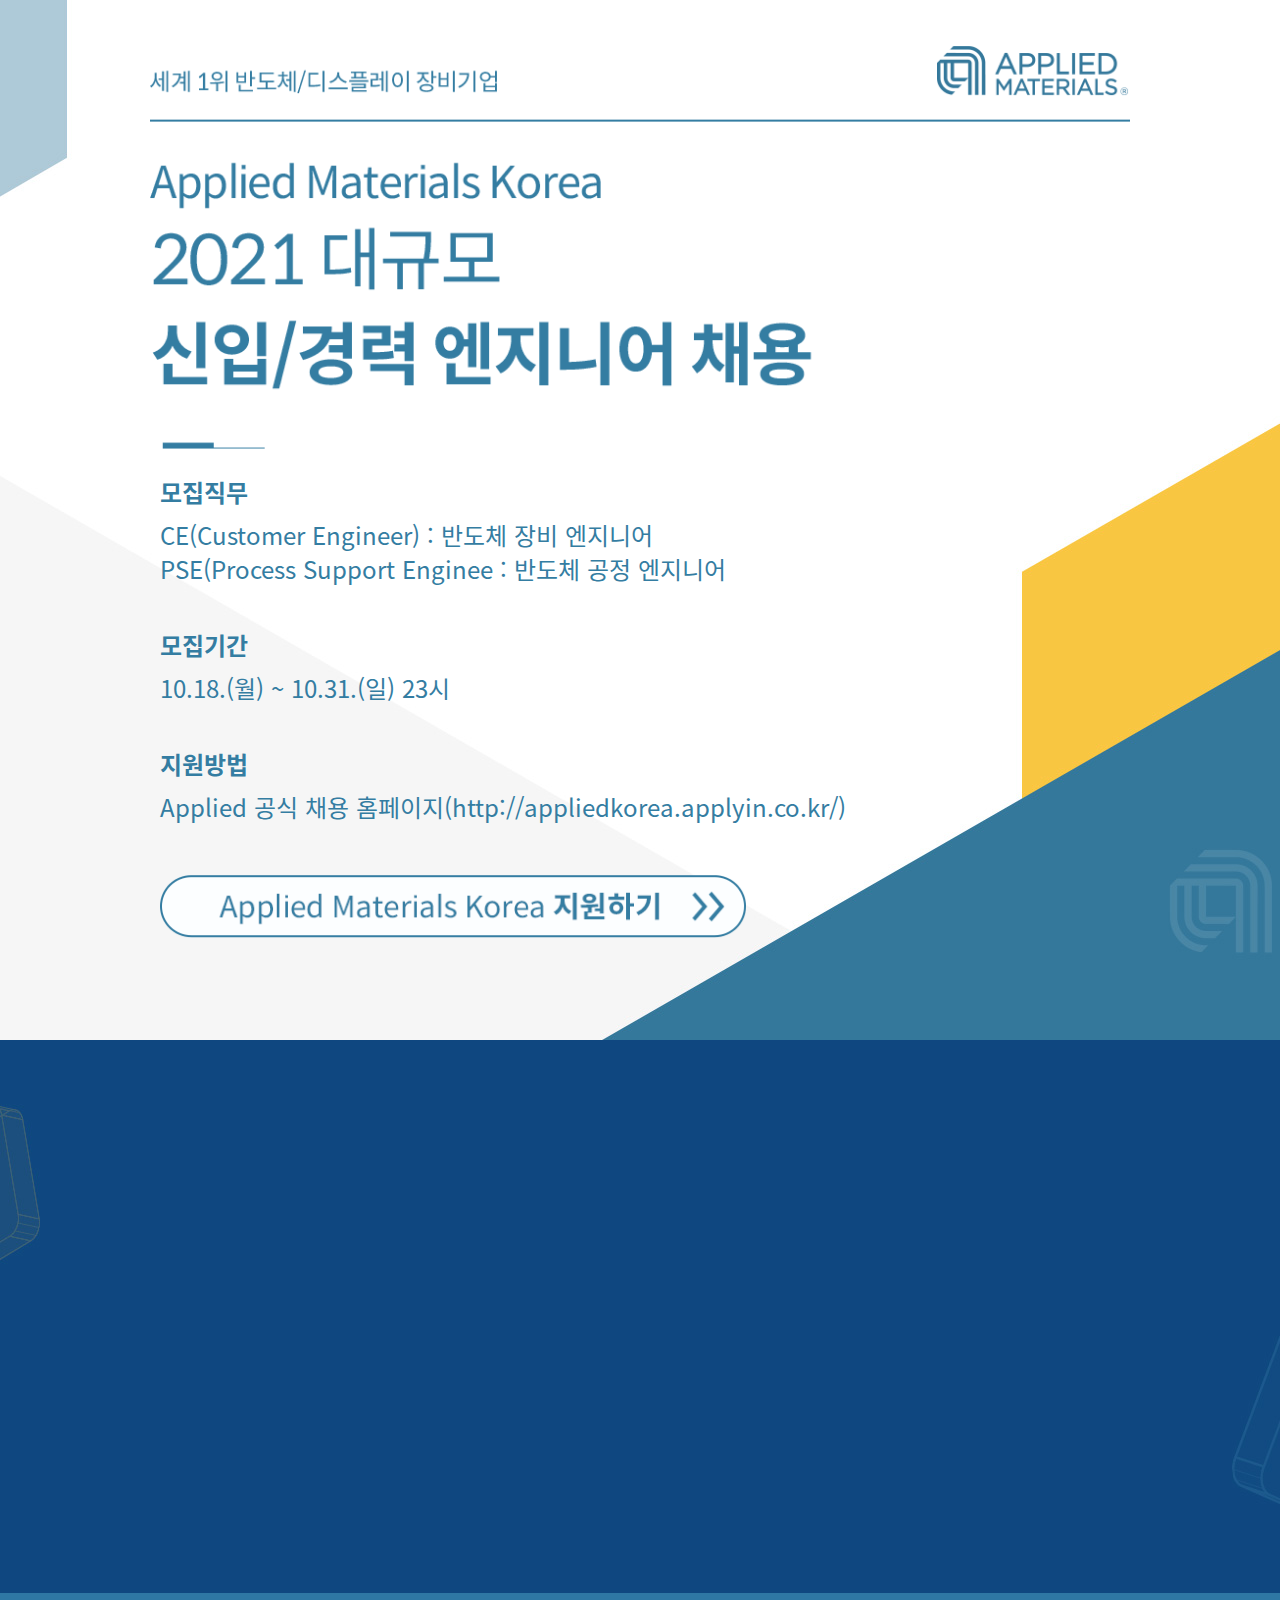
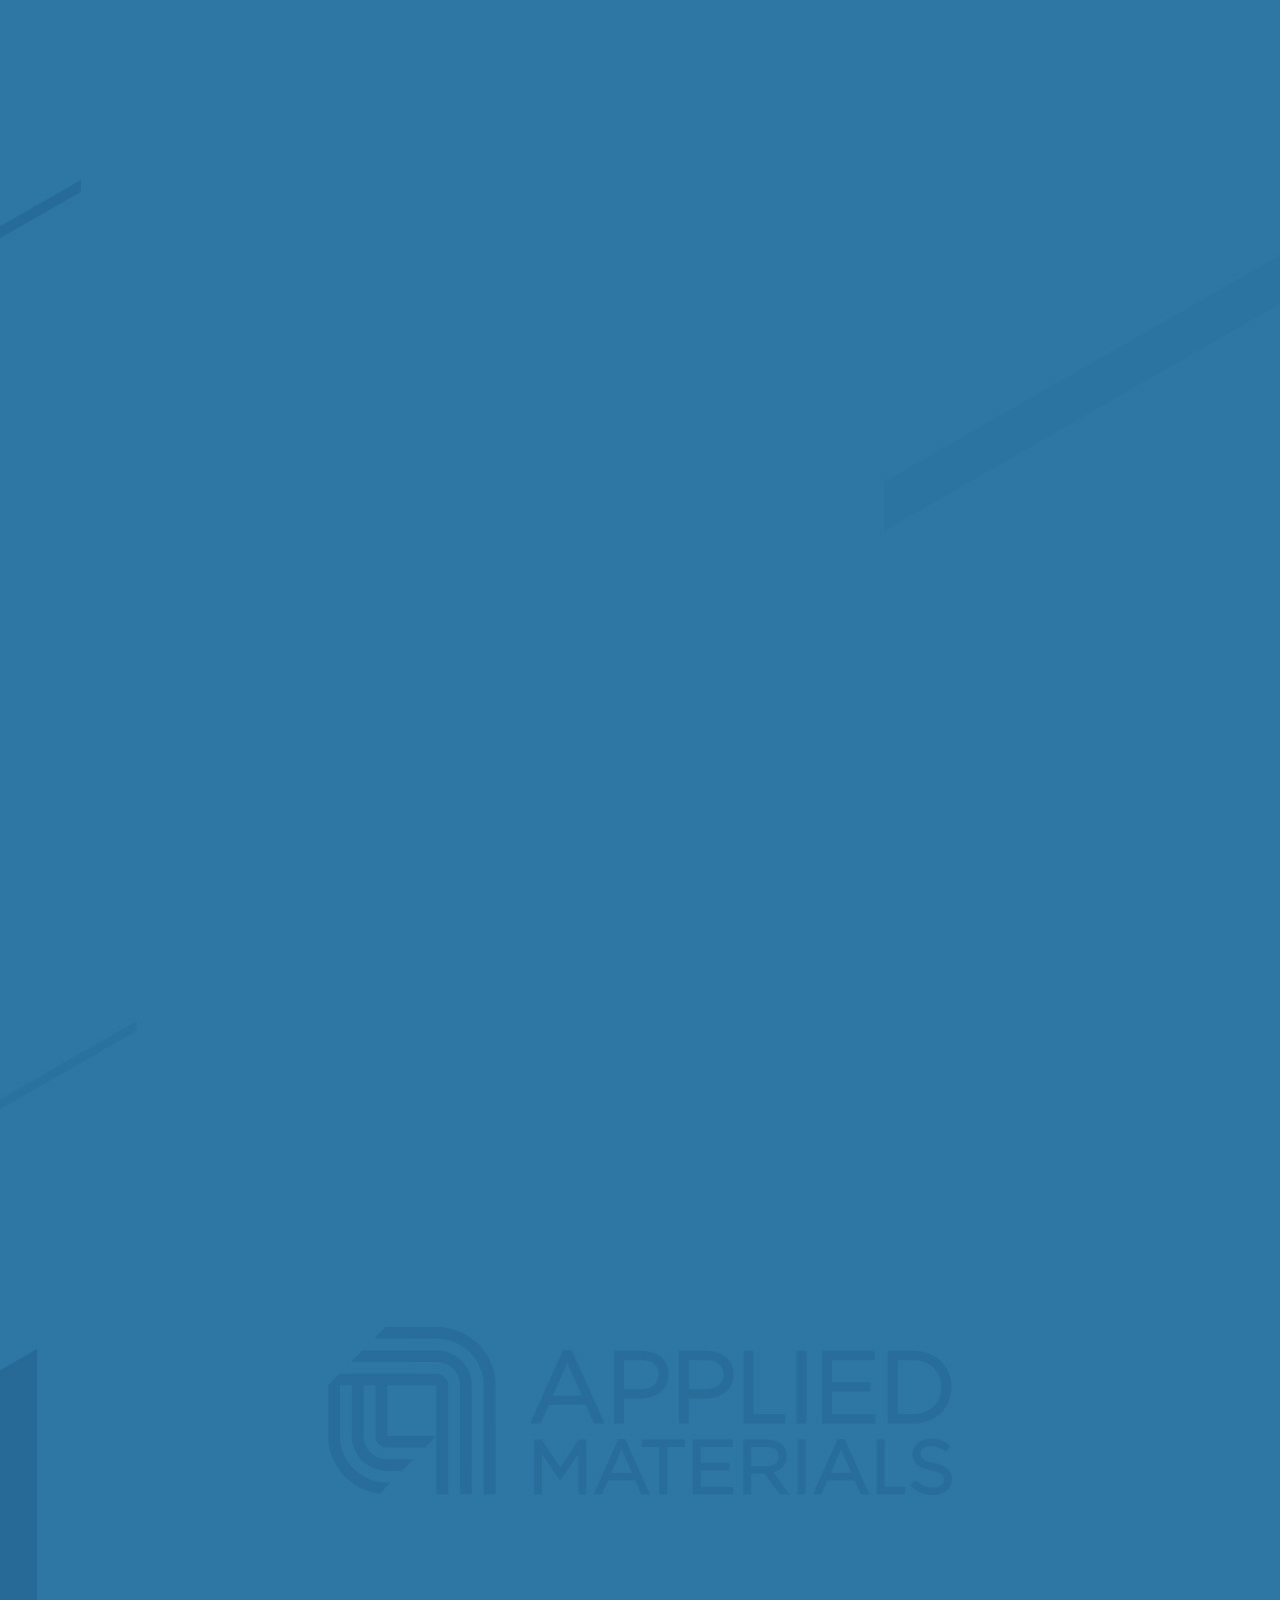
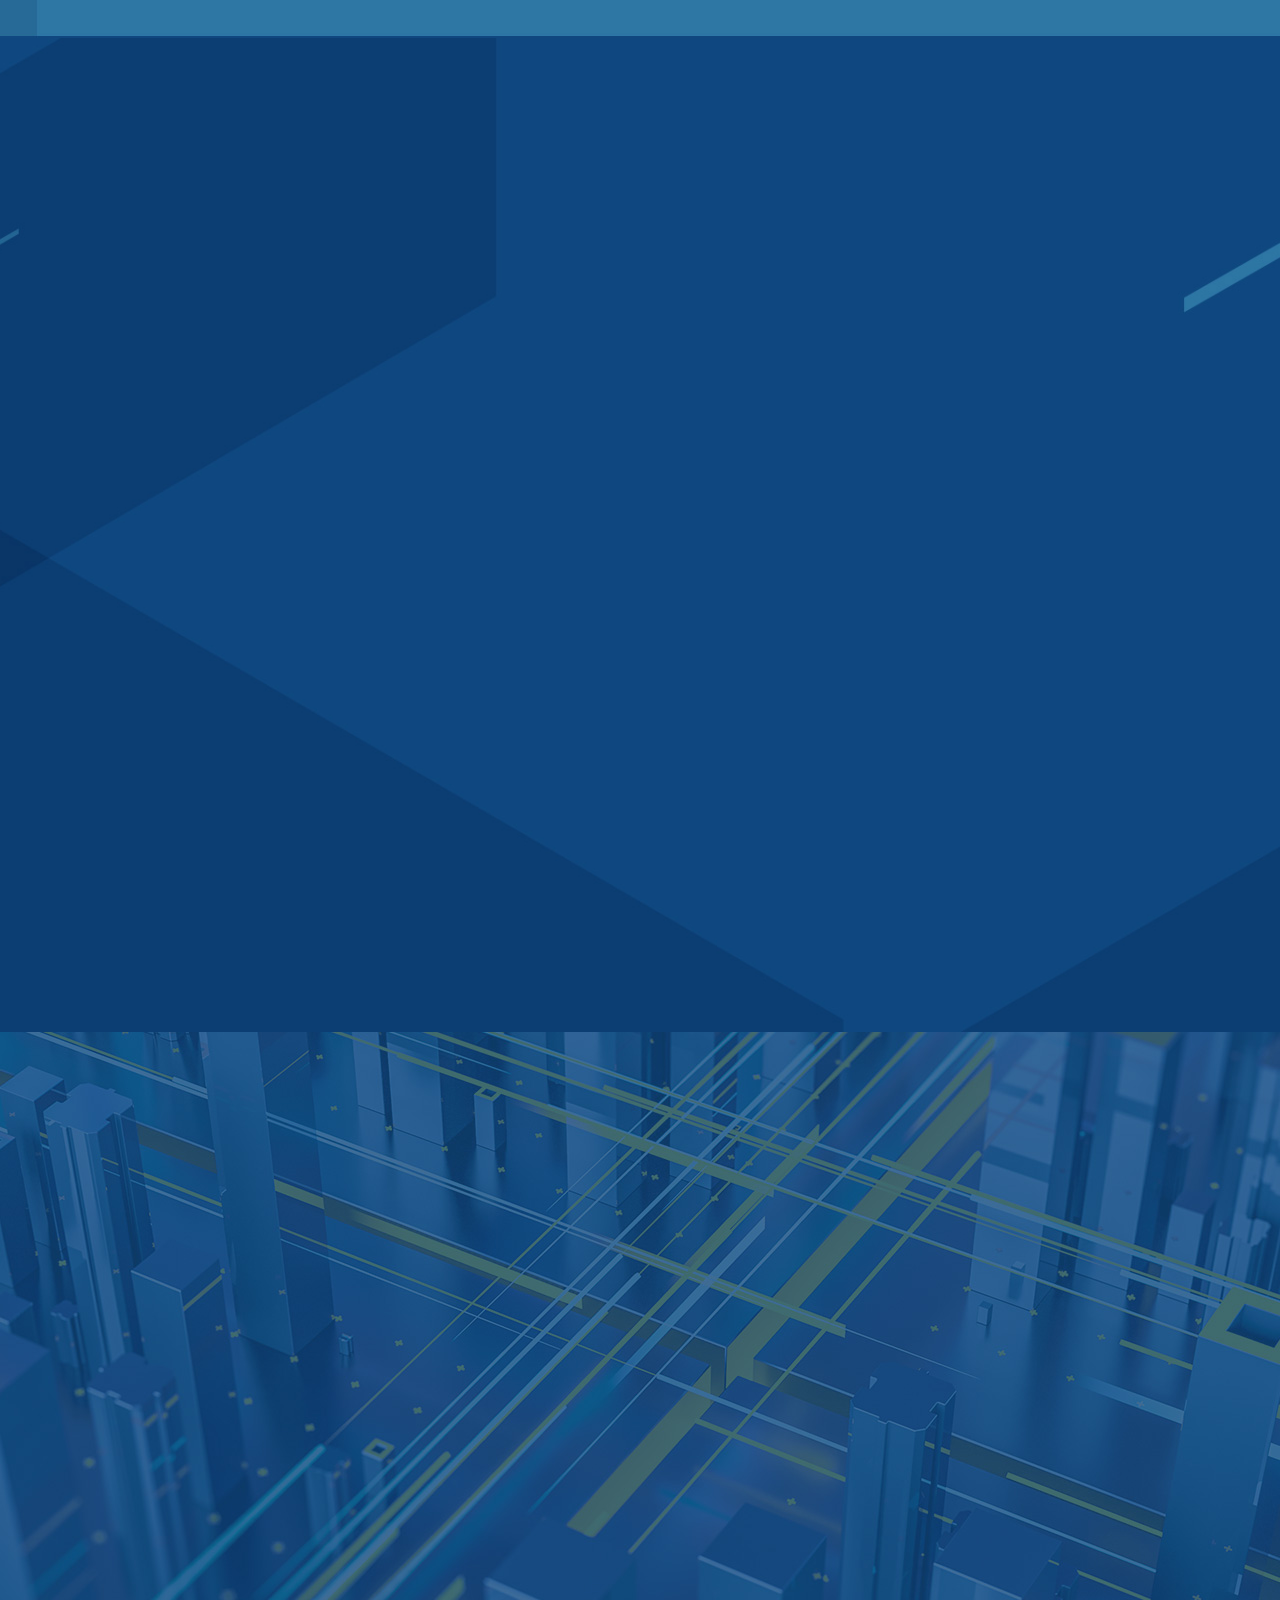
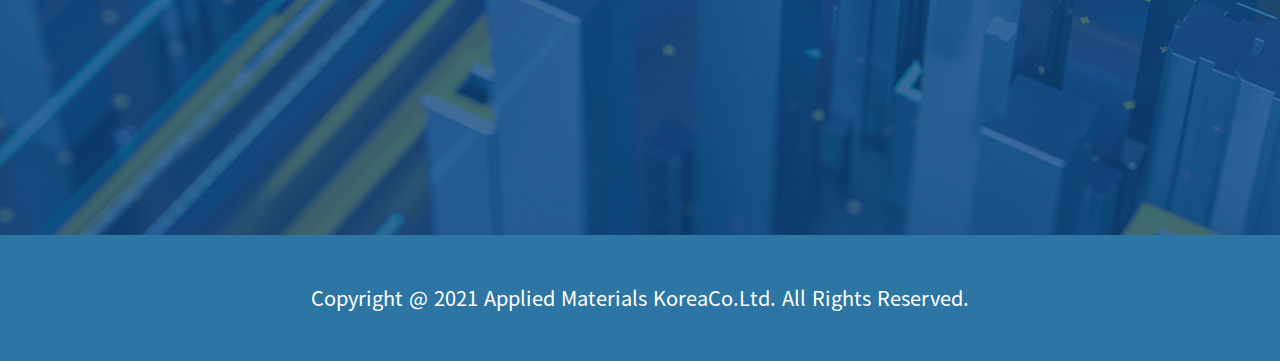
==== index.html @ c791007c "..." ====
<!DOCTYPE html>
<html lang="ko">
<head>
<meta charset="UTF-8">
<meta http-equiv="X-UA-Compatible" content="IE=edge">
<!-- <link rel="shortcut icon" href="../../Content/img/favicon.ico" type="image/x-icon">
<link rel="icon" href="../../Content/img/favicon.ico" type="image/x-icon"> -->
<meta property="og:url" content="" />
<meta property="og:title" content="" />
<meta property="og:description" content="" />
<!-- <meta property="og:image" content="../../Content/img/og.jpg">
<meta property="og:image:width" content="1200">
<meta property="og:image:height" content="630"> -->
<meta name="viewport" content="width=device-width, initial-scale=1.0, user-scalable=no, height=device-height, maximum-scale=1.0" />
<meta name="keyword" content="">
<meta name="description" content="">
<title>AMK</title>
<link rel="stylesheet" href="../../Content/css/slick.css">
<link rel="stylesheet" href="../../Content/css/style.css">
<script src="../../libs/jquery-2.1.4.min.js"></script>
<script src="../../libs/slick-1.6.0.min.js"></script>

<!-- Global site tag (gtag.js) - Google Analytics -->
<script async src="https://www.googletagmanager.com/gtag/js?id=G-1RM7E8WYRL"></script>
<script>
  window.dataLayer = window.dataLayer || [];
  function gtag(){dataLayer.push(arguments);}
  gtag('js', new Date());

  gtag('config', 'G-1RM7E8WYRL');
</script>

<!-- Global site tag (gtag.js) - Google Analytics -->
<script async src="https://www.googletagmanager.com/gtag/js?id=UA-210343662-1"></script>
<script>
  window.dataLayer = window.dataLayer || [];
  function gtag(){dataLayer.push(arguments);}
  gtag('js', new Date());

  gtag('config', 'UA-210343662-1');
</script>

</head>
<body>
<div id="wrap">
    <div id="container">

        <div id="contents">
            <div class="section section-title" id="sectionTitle">
                <div class="wrap">
                    <div class="motion-left-1"><img src="../../Content/img/pc/title.png" alt="" class="responsive" /></div>
                    <div class="text-group">
                        <dl class="motion-left-2">
                            <dt>모집직무</dt>
                            <dd>CE(Customer Engineer) : 반도체 장비 엔지니어</dd>
                            <dd>PSE(Process Support Enginee : 반도체 공정 엔지니어</dd>
                        </dl>

                        <dl class="motion-left-3">
                            <dt>모집기간</dt>
                            <dd>10.18.(월) ~ 10.31.(일) 23시</dd>
                        </dl>

                        <dl class="motion-left-4">
                            <dt>지원방법</dt>
                            <dd>Applied 공식 채용 홈페이지(http://appliedkorea.applyin.co.kr/)</dd>
                        </dl>

                        <a href="http://appliedkorea.applyin.co.kr/" target="_blank" class="btn-apply motion-left-5"> <img src="../../Content/img/pc/btn_apply.png" alt="" class="responsive" /></a>
                    </div>
                </div>
            </div>
            <div class="section section-live" id="sectionLive">
                <div class="wrap">
                    <div class="live-group">
                        <div class="btn-live motion-left-1">
                            <a href="https://youtu.be/GkmvQrcKdj8" target="_blank"><img src="../../Content/img/pc/btn_live.png" alt="" class="responsive" /></a>
                        </div>
                        <div class="youtube-live">
                            <div class="title motion-right-2"><img src="../../Content/img/pc/title_live.png" alt="" class="responsive" /></div>
                            <div class="info motion-right-3">
                                <p><strong>주요내용</strong><span>|</span>자기소개서/면접 Tip, 회사생활 및 직무소개</p>
                                <p><strong>시청방법</strong><span>|</span>Applied Materials Korea Youtube 접속</p>
                                <p><strong>사전접수</strong><span>|</span>사전 접수를 통해 미리 질문을 남겨주세요!</p>
                                <p class="highlight">* 사전접수를 해주신 분들께는 추첨을 통해 Applied 기념품을 드립니다.</p>
                            </div>
                            <div class="btn-group motion-right-4">
                                <a href="https://youtu.be/_-xtZM96k9c" target="_blank" class="btn">회사소개 영상 바로가기</a>
                                <a href="https://youtu.be/TSQKLuAO89s" target="_blank" class="btn">직무인터뷰 영상 바로가기</a>
                                <a href="https://surveyn.kr/index/main/26EE1435C30D7797E1FB625FE606BFCA" target="_blank" class="btn btn-full">사전접수 바로가기</a>
                            </div>
                        </div>
                    </div>
                </div>
            </div>
            <div class="section section-guide" id="sectionGuide">
                <div class="wrap">
                    <div class="title motion-up-1"><img src="../../Content/img/pc/title_guide.png" alt="" class="responsive" /></div>
                    <div class="guide-list">
                        <ul>
                            <li class="motion-up-2">
                                <a href="javascript:;"><img src="../../Content/img/pc/guide_1.png" alt="" class="responsive" /></a>
                                <a href="https://appliedkorea.applyin.co.kr/jobs/1867" target="_blank" class="btn">지원하기</a>
                            </li>
                            <li class="motion-up-3">
                                <a href="javascript:;"><img src="../../Content/img/pc/guide_2.png" alt="" class="responsive" /></a>
                                <a href="https://appliedkorea.applyin.co.kr/jobs/1870" target="_blank" class="btn btn-full">지원하기</a>
                            </li>
                            <li class="motion-up-4">
                                <a href="javascript:;"><img src="../../Content/img/pc/guide_3.png" alt="" class="responsive" /></a>
                                <a href="https://appliedkorea.applyin.co.kr/jobs/1872" target="_blank" class="btn">지원하기</a>
                            </li>
                            <li class="motion-up-5">
                                <a href="javascript:;"><img src="../../Content/img/pc/guide_4.png" alt="" class="responsive" /></a>
                                <a href="https://appliedkorea.applyin.co.kr/jobs/1871" target="_blank" class="btn btn-full">지원하기</a>
                            </li>
                        </ul>
                    </div>
                </div>
            </div>
            <div class="section section-movie" id="sectionMovie">
                <div class="wrap">
                    <div class="title motion-up-1"><img src="../../Content/img/pc/title_movie.png" alt="" class="responsive" /></div>
                    <div class="movie-group motion-up-2">
                        <iframe src="https://www.youtube.com/embed/67brUWabvAo" title="YouTube video player" frameborder="0" allow="accelerometer; autoplay; clipboard-write; encrypted-media; gyroscope; picture-in-picture" allowfullscreen></iframe>
                    </div>
                </div>
            </div>
            <div class="section section-company" id="sectionCompany">
                <div class="wrap">
                    <div class="company-group">
                        <div class="img-group motion-left-1">
                            <img src="../../Content/img/pc/img_company.png" alt="" class="responsive" />
                        </div>
                        <div class="link-group">
                            <ul class="link-list">
                                <li class="motion-right-2"><a href="https://www.appliedmaterials.com/ko?rc=true" target="_blank"> <img src="../../Content/img/common/btn_homepage.png" alt="" /></a></li>
                                <li class="motion-right-3"><a href="https://appliedkorea.applyin.co.kr/" target="_blank"> <img src="../../Content/img/common/btn_job.png" alt="" /></a></li>
                                <li class="motion-right-4"><a href="https://blog.naver.com/appliedkorea" target="_blank"> <img src="../../Content/img/common/btn_blog.png" alt="" /></a></li>
                                <li class="motion-right-5"><a href="https://www.youtube.com/c/AppliedMaterialsKorea" target="_blank"> <img src="../../Content/img/common/btn_youtube.png" alt="" /></a></li>
                            </ul>
                            <ul class="sns-list motion-right-6">
                                <li><a href="https://www.instagram.com/appliedmaterials_korea/" target="_blank"> <img src="../../Content/img/pc/icon_instagram.png" alt="" class="responsive"/></a></li>
                                <li><a href="https://www.facebook.com/AppliedMaterialsKorea/" target="_blank"> <img src="../../Content/img/pc/icon_facebook.png" alt="" class="responsive"/></a></li>
                            </ul>
                        </div>
                    </div>

                </div>
            </div>
           
        </div>
        <div id="footer">
            <div class="wrap">
                <p class="copyright">Copyright @ 2021 Applied Materials KoreaCo.<br class="mobile" />Ltd. All Rights Reserved. </p>
            </div>
        </div>

    </div>
</div>
<script src="../../js/script.js"></script>
</body>
</html>
---- Content/css/style.css ----
@charset "UTF-8";
.grid, #wrap .wrap {
  *zoom: 1;
}

.grid:before, #wrap .wrap:before, .grid:after, #wrap .wrap:after {
  content: '';
  display: table;
}

.grid:after, #wrap .wrap:after {
  clear: both;
}

.sr-only, #wrap .form-control .fake-checkbox input, #wrap .form-control .fake-radio input {
  position: absolute;
  display: inline-block;
  overflow: hidden;
  clip: rect(0 0 0 0);
  width: 0px;
  height: 0px;
  margin: -1px;
  padding: 0;
  word-break: keep-all;
  white-space: nowrap;
  color: transparent;
  border: 0;
  text-indent: -9999px;
}

.grid {
  -webkit-box-sizing: border-box;
  box-sizing: border-box;
}

.grid .col {
  float: left;
  -webkit-box-sizing: border-box;
  box-sizing: border-box;
}

.grid .col-right {
  float: right;
  -webkit-box-sizing: border-box;
  box-sizing: border-box;
}

.table {
  display: table;
  width: 100%;
}

.table .table-cell {
  display: table-cell;
  width: 100%;
  height: 100%;
  vertical-align: middle;
}

.highlight:after {
  width: 0;
  opacity: 0;
  -webkit-transition: all 0.5s;
  transition: all 0.5s;
  -webkit-transition-timing-function: ease-out;
          transition-timing-function: ease-out;
}

.motion-up-1 {
  opacity: 0;
  -webkit-transform: translateY(50px);
  transform: translateY(50px);
  -webkit-transition: all 0.5s;
  transition: all 0.5s;
  -webkit-transition-timing-function: ease-out;
          transition-timing-function: ease-out;
}

.motion-up-2 {
  opacity: 0;
  -webkit-transform: translateY(50px);
  transform: translateY(50px);
  -webkit-transition: all 0.5s;
  transition: all 0.5s;
  -webkit-transition-timing-function: ease-out;
          transition-timing-function: ease-out;
}

.motion-up-3 {
  opacity: 0;
  -webkit-transform: translateY(50px);
  transform: translateY(50px);
  -webkit-transition: all 0.5s;
  transition: all 0.5s;
  -webkit-transition-timing-function: ease-out;
          transition-timing-function: ease-out;
}

.motion-up-4 {
  opacity: 0;
  -webkit-transform: translateY(50px);
  transform: translateY(50px);
  -webkit-transition: all 0.5s;
  transition: all 0.5s;
  -webkit-transition-timing-function: ease-out;
          transition-timing-function: ease-out;
}

.motion-up-5 {
  opacity: 0;
  -webkit-transform: translateY(50px);
  transform: translateY(50px);
  -webkit-transition: all 0.5s;
  transition: all 0.5s;
  -webkit-transition-timing-function: ease-out;
          transition-timing-function: ease-out;
}

.motion-up-6 {
  opacity: 0;
  -webkit-transform: translateY(50px);
  transform: translateY(50px);
  -webkit-transition: all 0.5s;
  transition: all 0.5s;
  -webkit-transition-timing-function: ease-out;
          transition-timing-function: ease-out;
}

.motion-up-7 {
  opacity: 0;
  -webkit-transform: translateY(50px);
  transform: translateY(50px);
  -webkit-transition: all 0.5s;
  transition: all 0.5s;
  -webkit-transition-timing-function: ease-out;
          transition-timing-function: ease-out;
}

.motion-up-8 {
  opacity: 0;
  -webkit-transform: translateY(50px);
  transform: translateY(50px);
  -webkit-transition: all 0.5s;
  transition: all 0.5s;
  -webkit-transition-timing-function: ease-out;
          transition-timing-function: ease-out;
}

.motion-up-9 {
  opacity: 0;
  -webkit-transform: translateY(50px);
  transform: translateY(50px);
  -webkit-transition: all 0.5s;
  transition: all 0.5s;
  -webkit-transition-timing-function: ease-out;
          transition-timing-function: ease-out;
}

.motion-up-10 {
  opacity: 0;
  -webkit-transform: translateY(50px);
  transform: translateY(50px);
  -webkit-transition: all 0.5s;
  transition: all 0.5s;
  -webkit-transition-timing-function: ease-out;
          transition-timing-function: ease-out;
}

.motion-up-11 {
  opacity: 0;
  -webkit-transform: translateY(50px);
  transform: translateY(50px);
  -webkit-transition: all 0.5s;
  transition: all 0.5s;
  -webkit-transition-timing-function: ease-out;
          transition-timing-function: ease-out;
}

.motion-up-12 {
  opacity: 0;
  -webkit-transform: translateY(50px);
  transform: translateY(50px);
  -webkit-transition: all 0.5s;
  transition: all 0.5s;
  -webkit-transition-timing-function: ease-out;
          transition-timing-function: ease-out;
}

.motion-up-13 {
  opacity: 0;
  -webkit-transform: translateY(50px);
  transform: translateY(50px);
  -webkit-transition: all 0.5s;
  transition: all 0.5s;
  -webkit-transition-timing-function: ease-out;
          transition-timing-function: ease-out;
}

.motion-up-14 {
  opacity: 0;
  -webkit-transform: translateY(50px);
  transform: translateY(50px);
  -webkit-transition: all 0.5s;
  transition: all 0.5s;
  -webkit-transition-timing-function: ease-out;
          transition-timing-function: ease-out;
}

.motion-up-15 {
  opacity: 0;
  -webkit-transform: translateY(50px);
  transform: translateY(50px);
  -webkit-transition: all 0.5s;
  transition: all 0.5s;
  -webkit-transition-timing-function: ease-out;
          transition-timing-function: ease-out;
}

.motion-down-1 {
  opacity: 0;
  -webkit-transform: translateY(-50px);
  transform: translateY(-50px);
  -webkit-transition: all 0.5s;
  transition: all 0.5s;
  -webkit-transition-timing-function: ease-out;
          transition-timing-function: ease-out;
}

.motion-down-2 {
  opacity: 0;
  -webkit-transform: translateY(-50px);
  transform: translateY(-50px);
  -webkit-transition: all 0.5s;
  transition: all 0.5s;
  -webkit-transition-timing-function: ease-out;
          transition-timing-function: ease-out;
}

.motion-down-3 {
  opacity: 0;
  -webkit-transform: translateY(-50px);
  transform: translateY(-50px);
  -webkit-transition: all 0.5s;
  transition: all 0.5s;
  -webkit-transition-timing-function: ease-out;
          transition-timing-function: ease-out;
}

.motion-down-4 {
  opacity: 0;
  -webkit-transform: translateY(-50px);
  transform: translateY(-50px);
  -webkit-transition: all 0.5s;
  transition: all 0.5s;
  -webkit-transition-timing-function: ease-out;
          transition-timing-function: ease-out;
}

.motion-down-5 {
  opacity: 0;
  -webkit-transform: translateY(-50px);
  transform: translateY(-50px);
  -webkit-transition: all 0.5s;
  transition: all 0.5s;
  -webkit-transition-timing-function: ease-out;
          transition-timing-function: ease-out;
}

.motion-down-6 {
  opacity: 0;
  -webkit-transform: translateY(-50px);
  transform: translateY(-50px);
  -webkit-transition: all 0.5s;
  transition: all 0.5s;
  -webkit-transition-timing-function: ease-out;
          transition-timing-function: ease-out;
}

.motion-down-7 {
  opacity: 0;
  -webkit-transform: translateY(-50px);
  transform: translateY(-50px);
  -webkit-transition: all 0.5s;
  transition: all 0.5s;
  -webkit-transition-timing-function: ease-out;
          transition-timing-function: ease-out;
}

.motion-down-8 {
  opacity: 0;
  -webkit-transform: translateY(-50px);
  transform: translateY(-50px);
  -webkit-transition: all 0.5s;
  transition: all 0.5s;
  -webkit-transition-timing-function: ease-out;
          transition-timing-function: ease-out;
}

.motion-down-9 {
  opacity: 0;
  -webkit-transform: translateY(-50px);
  transform: translateY(-50px);
  -webkit-transition: all 0.5s;
  transition: all 0.5s;
  -webkit-transition-timing-function: ease-out;
          transition-timing-function: ease-out;
}

.motion-down-10 {
  opacity: 0;
  -webkit-transform: translateY(-50px);
  transform: translateY(-50px);
  -webkit-transition: all 0.5s;
  transition: all 0.5s;
  -webkit-transition-timing-function: ease-out;
          transition-timing-function: ease-out;
}

.motion-down-11 {
  opacity: 0;
  -webkit-transform: translateY(-50px);
  transform: translateY(-50px);
  -webkit-transition: all 0.5s;
  transition: all 0.5s;
  -webkit-transition-timing-function: ease-out;
          transition-timing-function: ease-out;
}

.motion-down-12 {
  opacity: 0;
  -webkit-transform: translateY(-50px);
  transform: translateY(-50px);
  -webkit-transition: all 0.5s;
  transition: all 0.5s;
  -webkit-transition-timing-function: ease-out;
          transition-timing-function: ease-out;
}

.motion-down-13 {
  opacity: 0;
  -webkit-transform: translateY(-50px);
  transform: translateY(-50px);
  -webkit-transition: all 0.5s;
  transition: all 0.5s;
  -webkit-transition-timing-function: ease-out;
          transition-timing-function: ease-out;
}

.motion-down-14 {
  opacity: 0;
  -webkit-transform: translateY(-50px);
  transform: translateY(-50px);
  -webkit-transition: all 0.5s;
  transition: all 0.5s;
  -webkit-transition-timing-function: ease-out;
          transition-timing-function: ease-out;
}

.motion-down-15 {
  opacity: 0;
  -webkit-transform: translateY(-50px);
  transform: translateY(-50px);
  -webkit-transition: all 0.5s;
  transition: all 0.5s;
  -webkit-transition-timing-function: ease-out;
          transition-timing-function: ease-out;
}

.motion-bounce-1 {
  opacity: 0;
  -webkit-transform: translateY(50px);
  transform: translateY(50px);
  -webkit-transition: all 0.5s cubic-bezier(0.18, 0.89, 0.32, 1.28);
  transition: all 0.5s cubic-bezier(0.18, 0.89, 0.32, 1.28);
  -webkit-transition-timing-function: cubic-bezier(0.18, 0.89, 0.32, 1.28);
          transition-timing-function: cubic-bezier(0.18, 0.89, 0.32, 1.28);
}

.motion-bounce-2 {
  opacity: 0;
  -webkit-transform: translateY(50px);
  transform: translateY(50px);
  -webkit-transition: all 0.5s cubic-bezier(0.18, 0.89, 0.32, 1.28);
  transition: all 0.5s cubic-bezier(0.18, 0.89, 0.32, 1.28);
  -webkit-transition-timing-function: cubic-bezier(0.18, 0.89, 0.32, 1.28);
          transition-timing-function: cubic-bezier(0.18, 0.89, 0.32, 1.28);
}

.motion-bounce-3 {
  opacity: 0;
  -webkit-transform: translateY(50px);
  transform: translateY(50px);
  -webkit-transition: all 0.5s cubic-bezier(0.18, 0.89, 0.32, 1.28);
  transition: all 0.5s cubic-bezier(0.18, 0.89, 0.32, 1.28);
  -webkit-transition-timing-function: cubic-bezier(0.18, 0.89, 0.32, 1.28);
          transition-timing-function: cubic-bezier(0.18, 0.89, 0.32, 1.28);
}

.motion-bounce-4 {
  opacity: 0;
  -webkit-transform: translateY(50px);
  transform: translateY(50px);
  -webkit-transition: all 0.5s cubic-bezier(0.18, 0.89, 0.32, 1.28);
  transition: all 0.5s cubic-bezier(0.18, 0.89, 0.32, 1.28);
  -webkit-transition-timing-function: cubic-bezier(0.18, 0.89, 0.32, 1.28);
          transition-timing-function: cubic-bezier(0.18, 0.89, 0.32, 1.28);
}

.motion-bounce-5 {
  opacity: 0;
  -webkit-transform: translateY(50px);
  transform: translateY(50px);
  -webkit-transition: all 0.5s cubic-bezier(0.18, 0.89, 0.32, 1.28);
  transition: all 0.5s cubic-bezier(0.18, 0.89, 0.32, 1.28);
  -webkit-transition-timing-function: cubic-bezier(0.18, 0.89, 0.32, 1.28);
          transition-timing-function: cubic-bezier(0.18, 0.89, 0.32, 1.28);
}

.motion-bounce-6 {
  opacity: 0;
  -webkit-transform: translateY(50px);
  transform: translateY(50px);
  -webkit-transition: all 0.5s cubic-bezier(0.18, 0.89, 0.32, 1.28);
  transition: all 0.5s cubic-bezier(0.18, 0.89, 0.32, 1.28);
  -webkit-transition-timing-function: cubic-bezier(0.18, 0.89, 0.32, 1.28);
          transition-timing-function: cubic-bezier(0.18, 0.89, 0.32, 1.28);
}

.motion-bounce-7 {
  opacity: 0;
  -webkit-transform: translateY(50px);
  transform: translateY(50px);
  -webkit-transition: all 0.5s cubic-bezier(0.18, 0.89, 0.32, 1.28);
  transition: all 0.5s cubic-bezier(0.18, 0.89, 0.32, 1.28);
  -webkit-transition-timing-function: cubic-bezier(0.18, 0.89, 0.32, 1.28);
          transition-timing-function: cubic-bezier(0.18, 0.89, 0.32, 1.28);
}

.motion-bounce-8 {
  opacity: 0;
  -webkit-transform: translateY(50px);
  transform: translateY(50px);
  -webkit-transition: all 0.5s cubic-bezier(0.18, 0.89, 0.32, 1.28);
  transition: all 0.5s cubic-bezier(0.18, 0.89, 0.32, 1.28);
  -webkit-transition-timing-function: cubic-bezier(0.18, 0.89, 0.32, 1.28);
          transition-timing-function: cubic-bezier(0.18, 0.89, 0.32, 1.28);
}

.motion-bounce-9 {
  opacity: 0;
  -webkit-transform: translateY(50px);
  transform: translateY(50px);
  -webkit-transition: all 0.5s cubic-bezier(0.18, 0.89, 0.32, 1.28);
  transition: all 0.5s cubic-bezier(0.18, 0.89, 0.32, 1.28);
  -webkit-transition-timing-function: cubic-bezier(0.18, 0.89, 0.32, 1.28);
          transition-timing-function: cubic-bezier(0.18, 0.89, 0.32, 1.28);
}

.motion-bounce-10 {
  opacity: 0;
  -webkit-transform: translateY(50px);
  transform: translateY(50px);
  -webkit-transition: all 0.5s cubic-bezier(0.18, 0.89, 0.32, 1.28);
  transition: all 0.5s cubic-bezier(0.18, 0.89, 0.32, 1.28);
  -webkit-transition-timing-function: cubic-bezier(0.18, 0.89, 0.32, 1.28);
          transition-timing-function: cubic-bezier(0.18, 0.89, 0.32, 1.28);
}

.motion-bounce-11 {
  opacity: 0;
  -webkit-transform: translateY(50px);
  transform: translateY(50px);
  -webkit-transition: all 0.5s cubic-bezier(0.18, 0.89, 0.32, 1.28);
  transition: all 0.5s cubic-bezier(0.18, 0.89, 0.32, 1.28);
  -webkit-transition-timing-function: cubic-bezier(0.18, 0.89, 0.32, 1.28);
          transition-timing-function: cubic-bezier(0.18, 0.89, 0.32, 1.28);
}

.motion-bounce-12 {
  opacity: 0;
  -webkit-transform: translateY(50px);
  transform: translateY(50px);
  -webkit-transition: all 0.5s cubic-bezier(0.18, 0.89, 0.32, 1.28);
  transition: all 0.5s cubic-bezier(0.18, 0.89, 0.32, 1.28);
  -webkit-transition-timing-function: cubic-bezier(0.18, 0.89, 0.32, 1.28);
          transition-timing-function: cubic-bezier(0.18, 0.89, 0.32, 1.28);
}

.motion-bounce-13 {
  opacity: 0;
  -webkit-transform: translateY(50px);
  transform: translateY(50px);
  -webkit-transition: all 0.5s cubic-bezier(0.18, 0.89, 0.32, 1.28);
  transition: all 0.5s cubic-bezier(0.18, 0.89, 0.32, 1.28);
  -webkit-transition-timing-function: cubic-bezier(0.18, 0.89, 0.32, 1.28);
          transition-timing-function: cubic-bezier(0.18, 0.89, 0.32, 1.28);
}

.motion-bounce-14 {
  opacity: 0;
  -webkit-transform: translateY(50px);
  transform: translateY(50px);
  -webkit-transition: all 0.5s cubic-bezier(0.18, 0.89, 0.32, 1.28);
  transition: all 0.5s cubic-bezier(0.18, 0.89, 0.32, 1.28);
  -webkit-transition-timing-function: cubic-bezier(0.18, 0.89, 0.32, 1.28);
          transition-timing-function: cubic-bezier(0.18, 0.89, 0.32, 1.28);
}

.motion-bounce-15 {
  opacity: 0;
  -webkit-transform: translateY(50px);
  transform: translateY(50px);
  -webkit-transition: all 0.5s cubic-bezier(0.18, 0.89, 0.32, 1.28);
  transition: all 0.5s cubic-bezier(0.18, 0.89, 0.32, 1.28);
  -webkit-transition-timing-function: cubic-bezier(0.18, 0.89, 0.32, 1.28);
          transition-timing-function: cubic-bezier(0.18, 0.89, 0.32, 1.28);
}

.motion-scale-1 {
  opacity: 0;
  -webkit-transform: scale(0.1, 0.1);
  transform: scale(0.1, 0.1);
  -webkit-transition: all 0.5s;
  transition: all 0.5s;
  -webkit-transition-timing-function: ease-out;
          transition-timing-function: ease-out;
}

.motion-scale-2 {
  opacity: 0;
  -webkit-transform: scale(0.1, 0.1);
  transform: scale(0.1, 0.1);
  -webkit-transition: all 0.5s;
  transition: all 0.5s;
  -webkit-transition-timing-function: ease-out;
          transition-timing-function: ease-out;
}

.motion-scale-3 {
  opacity: 0;
  -webkit-transform: scale(0.1, 0.1);
  transform: scale(0.1, 0.1);
  -webkit-transition: all 0.5s;
  transition: all 0.5s;
  -webkit-transition-timing-function: ease-out;
          transition-timing-function: ease-out;
}

.motion-scale-4 {
  opacity: 0;
  -webkit-transform: scale(0.1, 0.1);
  transform: scale(0.1, 0.1);
  -webkit-transition: all 0.5s;
  transition: all 0.5s;
  -webkit-transition-timing-function: ease-out;
          transition-timing-function: ease-out;
}

.motion-scale-5 {
  opacity: 0;
  -webkit-transform: scale(0.1, 0.1);
  transform: scale(0.1, 0.1);
  -webkit-transition: all 0.5s;
  transition: all 0.5s;
  -webkit-transition-timing-function: ease-out;
          transition-timing-function: ease-out;
}

.motion-scale-6 {
  opacity: 0;
  -webkit-transform: scale(0.1, 0.1);
  transform: scale(0.1, 0.1);
  -webkit-transition: all 0.5s;
  transition: all 0.5s;
  -webkit-transition-timing-function: ease-out;
          transition-timing-function: ease-out;
}

.motion-scale-7 {
  opacity: 0;
  -webkit-transform: scale(0.1, 0.1);
  transform: scale(0.1, 0.1);
  -webkit-transition: all 0.5s;
  transition: all 0.5s;
  -webkit-transition-timing-function: ease-out;
          transition-timing-function: ease-out;
}

.motion-scale-8 {
  opacity: 0;
  -webkit-transform: scale(0.1, 0.1);
  transform: scale(0.1, 0.1);
  -webkit-transition: all 0.5s;
  transition: all 0.5s;
  -webkit-transition-timing-function: ease-out;
          transition-timing-function: ease-out;
}

.motion-scale-9 {
  opacity: 0;
  -webkit-transform: scale(0.1, 0.1);
  transform: scale(0.1, 0.1);
  -webkit-transition: all 0.5s;
  transition: all 0.5s;
  -webkit-transition-timing-function: ease-out;
          transition-timing-function: ease-out;
}

.motion-scale-10 {
  opacity: 0;
  -webkit-transform: scale(0.1, 0.1);
  transform: scale(0.1, 0.1);
  -webkit-transition: all 0.5s;
  transition: all 0.5s;
  -webkit-transition-timing-function: ease-out;
          transition-timing-function: ease-out;
}

.motion-scale-11 {
  opacity: 0;
  -webkit-transform: scale(0.1, 0.1);
  transform: scale(0.1, 0.1);
  -webkit-transition: all 0.5s;
  transition: all 0.5s;
  -webkit-transition-timing-function: ease-out;
          transition-timing-function: ease-out;
}

.motion-scale-12 {
  opacity: 0;
  -webkit-transform: scale(0.1, 0.1);
  transform: scale(0.1, 0.1);
  -webkit-transition: all 0.5s;
  transition: all 0.5s;
  -webkit-transition-timing-function: ease-out;
          transition-timing-function: ease-out;
}

.motion-scale-13 {
  opacity: 0;
  -webkit-transform: scale(0.1, 0.1);
  transform: scale(0.1, 0.1);
  -webkit-transition: all 0.5s;
  transition: all 0.5s;
  -webkit-transition-timing-function: ease-out;
          transition-timing-function: ease-out;
}

.motion-scale-14 {
  opacity: 0;
  -webkit-transform: scale(0.1, 0.1);
  transform: scale(0.1, 0.1);
  -webkit-transition: all 0.5s;
  transition: all 0.5s;
  -webkit-transition-timing-function: ease-out;
          transition-timing-function: ease-out;
}

.motion-scale-15 {
  opacity: 0;
  -webkit-transform: scale(0.1, 0.1);
  transform: scale(0.1, 0.1);
  -webkit-transition: all 0.5s;
  transition: all 0.5s;
  -webkit-transition-timing-function: ease-out;
          transition-timing-function: ease-out;
}

.motion-unfold-x-1 {
  opacity: 0;
  -webkit-transform: scaleX(0);
  transform: scaleX(0);
  -webkit-transition: all 0.5s;
  transition: all 0.5s;
  -webkit-transition-timing-function: ease-out;
          transition-timing-function: ease-out;
}

.motion-unfold-x-2 {
  opacity: 0;
  -webkit-transform: scaleX(0);
  transform: scaleX(0);
  -webkit-transition: all 0.5s;
  transition: all 0.5s;
  -webkit-transition-timing-function: ease-out;
          transition-timing-function: ease-out;
}

.motion-unfold-x-3 {
  opacity: 0;
  -webkit-transform: scaleX(0);
  transform: scaleX(0);
  -webkit-transition: all 0.5s;
  transition: all 0.5s;
  -webkit-transition-timing-function: ease-out;
          transition-timing-function: ease-out;
}

.motion-unfold-x-4 {
  opacity: 0;
  -webkit-transform: scaleX(0);
  transform: scaleX(0);
  -webkit-transition: all 0.5s;
  transition: all 0.5s;
  -webkit-transition-timing-function: ease-out;
          transition-timing-function: ease-out;
}

.motion-unfold-x-5 {
  opacity: 0;
  -webkit-transform: scaleX(0);
  transform: scaleX(0);
  -webkit-transition: all 0.5s;
  transition: all 0.5s;
  -webkit-transition-timing-function: ease-out;
          transition-timing-function: ease-out;
}

.motion-unfold-x-6 {
  opacity: 0;
  -webkit-transform: scaleX(0);
  transform: scaleX(0);
  -webkit-transition: all 0.5s;
  transition: all 0.5s;
  -webkit-transition-timing-function: ease-out;
          transition-timing-function: ease-out;
}

.motion-unfold-x-7 {
  opacity: 0;
  -webkit-transform: scaleX(0);
  transform: scaleX(0);
  -webkit-transition: all 0.5s;
  transition: all 0.5s;
  -webkit-transition-timing-function: ease-out;
          transition-timing-function: ease-out;
}

.motion-unfold-x-8 {
  opacity: 0;
  -webkit-transform: scaleX(0);
  transform: scaleX(0);
  -webkit-transition: all 0.5s;
  transition: all 0.5s;
  -webkit-transition-timing-function: ease-out;
          transition-timing-function: ease-out;
}

.motion-unfold-x-9 {
  opacity: 0;
  -webkit-transform: scaleX(0);
  transform: scaleX(0);
  -webkit-transition: all 0.5s;
  transition: all 0.5s;
  -webkit-transition-timing-function: ease-out;
          transition-timing-function: ease-out;
}

.motion-unfold-x-10 {
  opacity: 0;
  -webkit-transform: scaleX(0);
  transform: scaleX(0);
  -webkit-transition: all 0.5s;
  transition: all 0.5s;
  -webkit-transition-timing-function: ease-out;
          transition-timing-function: ease-out;
}

.motion-unfold-x-11 {
  opacity: 0;
  -webkit-transform: scaleX(0);
  transform: scaleX(0);
  -webkit-transition: all 0.5s;
  transition: all 0.5s;
  -webkit-transition-timing-function: ease-out;
          transition-timing-function: ease-out;
}

.motion-unfold-x-12 {
  opacity: 0;
  -webkit-transform: scaleX(0);
  transform: scaleX(0);
  -webkit-transition: all 0.5s;
  transition: all 0.5s;
  -webkit-transition-timing-function: ease-out;
          transition-timing-function: ease-out;
}

.motion-unfold-x-13 {
  opacity: 0;
  -webkit-transform: scaleX(0);
  transform: scaleX(0);
  -webkit-transition: all 0.5s;
  transition: all 0.5s;
  -webkit-transition-timing-function: ease-out;
          transition-timing-function: ease-out;
}

.motion-unfold-x-14 {
  opacity: 0;
  -webkit-transform: scaleX(0);
  transform: scaleX(0);
  -webkit-transition: all 0.5s;
  transition: all 0.5s;
  -webkit-transition-timing-function: ease-out;
          transition-timing-function: ease-out;
}

.motion-unfold-x-15 {
  opacity: 0;
  -webkit-transform: scaleX(0);
  transform: scaleX(0);
  -webkit-transition: all 0.5s;
  transition: all 0.5s;
  -webkit-transition-timing-function: ease-out;
          transition-timing-function: ease-out;
}

.motion-unfold-y-1 {
  opacity: 0;
  -webkit-transform: scaleY(0);
  transform: scaleY(0);
  -webkit-transition: all 0.5s;
  transition: all 0.5s;
  -webkit-transition-timing-function: ease-out;
          transition-timing-function: ease-out;
}

.motion-unfold-y-2 {
  opacity: 0;
  -webkit-transform: scaleY(0);
  transform: scaleY(0);
  -webkit-transition: all 0.5s;
  transition: all 0.5s;
  -webkit-transition-timing-function: ease-out;
          transition-timing-function: ease-out;
}

.motion-unfold-y-3 {
  opacity: 0;
  -webkit-transform: scaleY(0);
  transform: scaleY(0);
  -webkit-transition: all 0.5s;
  transition: all 0.5s;
  -webkit-transition-timing-function: ease-out;
          transition-timing-function: ease-out;
}

.motion-unfold-y-4 {
  opacity: 0;
  -webkit-transform: scaleY(0);
  transform: scaleY(0);
  -webkit-transition: all 0.5s;
  transition: all 0.5s;
  -webkit-transition-timing-function: ease-out;
          transition-timing-function: ease-out;
}

.motion-unfold-y-5 {
  opacity: 0;
  -webkit-transform: scaleY(0);
  transform: scaleY(0);
  -webkit-transition: all 0.5s;
  transition: all 0.5s;
  -webkit-transition-timing-function: ease-out;
          transition-timing-function: ease-out;
}

.motion-unfold-y-6 {
  opacity: 0;
  -webkit-transform: scaleY(0);
  transform: scaleY(0);
  -webkit-transition: all 0.5s;
  transition: all 0.5s;
  -webkit-transition-timing-function: ease-out;
          transition-timing-function: ease-out;
}

.motion-unfold-y-7 {
  opacity: 0;
  -webkit-transform: scaleY(0);
  transform: scaleY(0);
  -webkit-transition: all 0.5s;
  transition: all 0.5s;
  -webkit-transition-timing-function: ease-out;
          transition-timing-function: ease-out;
}

.motion-unfold-y-8 {
  opacity: 0;
  -webkit-transform: scaleY(0);
  transform: scaleY(0);
  -webkit-transition: all 0.5s;
  transition: all 0.5s;
  -webkit-transition-timing-function: ease-out;
          transition-timing-function: ease-out;
}

.motion-unfold-y-9 {
  opacity: 0;
  -webkit-transform: scaleY(0);
  transform: scaleY(0);
  -webkit-transition: all 0.5s;
  transition: all 0.5s;
  -webkit-transition-timing-function: ease-out;
          transition-timing-function: ease-out;
}

.motion-unfold-y-10 {
  opacity: 0;
  -webkit-transform: scaleY(0);
  transform: scaleY(0);
  -webkit-transition: all 0.5s;
  transition: all 0.5s;
  -webkit-transition-timing-function: ease-out;
          transition-timing-function: ease-out;
}

.motion-unfold-y-11 {
  opacity: 0;
  -webkit-transform: scaleY(0);
  transform: scaleY(0);
  -webkit-transition: all 0.5s;
  transition: all 0.5s;
  -webkit-transition-timing-function: ease-out;
          transition-timing-function: ease-out;
}

.motion-unfold-y-12 {
  opacity: 0;
  -webkit-transform: scaleY(0);
  transform: scaleY(0);
  -webkit-transition: all 0.5s;
  transition: all 0.5s;
  -webkit-transition-timing-function: ease-out;
          transition-timing-function: ease-out;
}

.motion-unfold-y-13 {
  opacity: 0;
  -webkit-transform: scaleY(0);
  transform: scaleY(0);
  -webkit-transition: all 0.5s;
  transition: all 0.5s;
  -webkit-transition-timing-function: ease-out;
          transition-timing-function: ease-out;
}

.motion-unfold-y-14 {
  opacity: 0;
  -webkit-transform: scaleY(0);
  transform: scaleY(0);
  -webkit-transition: all 0.5s;
  transition: all 0.5s;
  -webkit-transition-timing-function: ease-out;
          transition-timing-function: ease-out;
}

.motion-unfold-y-15 {
  opacity: 0;
  -webkit-transform: scaleY(0);
  transform: scaleY(0);
  -webkit-transition: all 0.5s;
  transition: all 0.5s;
  -webkit-transition-timing-function: ease-out;
          transition-timing-function: ease-out;
}

.motion-right-1 {
  opacity: 0;
  -webkit-transform: translateX(100px);
  transform: translateX(100px);
  -webkit-transition: all 0.5s;
  transition: all 0.5s;
  -webkit-transition-timing-function: ease-out;
          transition-timing-function: ease-out;
}

.motion-right-2 {
  opacity: 0;
  -webkit-transform: translateX(100px);
  transform: translateX(100px);
  -webkit-transition: all 0.5s;
  transition: all 0.5s;
  -webkit-transition-timing-function: ease-out;
          transition-timing-function: ease-out;
}

.motion-right-3 {
  opacity: 0;
  -webkit-transform: translateX(100px);
  transform: translateX(100px);
  -webkit-transition: all 0.5s;
  transition: all 0.5s;
  -webkit-transition-timing-function: ease-out;
          transition-timing-function: ease-out;
}

.motion-right-4 {
  opacity: 0;
  -webkit-transform: translateX(100px);
  transform: translateX(100px);
  -webkit-transition: all 0.5s;
  transition: all 0.5s;
  -webkit-transition-timing-function: ease-out;
          transition-timing-function: ease-out;
}

.motion-right-5 {
  opacity: 0;
  -webkit-transform: translateX(100px);
  transform: translateX(100px);
  -webkit-transition: all 0.5s;
  transition: all 0.5s;
  -webkit-transition-timing-function: ease-out;
          transition-timing-function: ease-out;
}

.motion-right-6 {
  opacity: 0;
  -webkit-transform: translateX(100px);
  transform: translateX(100px);
  -webkit-transition: all 0.5s;
  transition: all 0.5s;
  -webkit-transition-timing-function: ease-out;
          transition-timing-function: ease-out;
}

.motion-right-7 {
  opacity: 0;
  -webkit-transform: translateX(100px);
  transform: translateX(100px);
  -webkit-transition: all 0.5s;
  transition: all 0.5s;
  -webkit-transition-timing-function: ease-out;
          transition-timing-function: ease-out;
}

.motion-right-8 {
  opacity: 0;
  -webkit-transform: translateX(100px);
  transform: translateX(100px);
  -webkit-transition: all 0.5s;
  transition: all 0.5s;
  -webkit-transition-timing-function: ease-out;
          transition-timing-function: ease-out;
}

.motion-right-9 {
  opacity: 0;
  -webkit-transform: translateX(100px);
  transform: translateX(100px);
  -webkit-transition: all 0.5s;
  transition: all 0.5s;
  -webkit-transition-timing-function: ease-out;
          transition-timing-function: ease-out;
}

.motion-right-10 {
  opacity: 0;
  -webkit-transform: translateX(100px);
  transform: translateX(100px);
  -webkit-transition: all 0.5s;
  transition: all 0.5s;
  -webkit-transition-timing-function: ease-out;
          transition-timing-function: ease-out;
}

.motion-right-11 {
  opacity: 0;
  -webkit-transform: translateX(100px);
  transform: translateX(100px);
  -webkit-transition: all 0.5s;
  transition: all 0.5s;
  -webkit-transition-timing-function: ease-out;
          transition-timing-function: ease-out;
}

.motion-right-12 {
  opacity: 0;
  -webkit-transform: translateX(100px);
  transform: translateX(100px);
  -webkit-transition: all 0.5s;
  transition: all 0.5s;
  -webkit-transition-timing-function: ease-out;
          transition-timing-function: ease-out;
}

.motion-right-13 {
  opacity: 0;
  -webkit-transform: translateX(100px);
  transform: translateX(100px);
  -webkit-transition: all 0.5s;
  transition: all 0.5s;
  -webkit-transition-timing-function: ease-out;
          transition-timing-function: ease-out;
}

.motion-right-14 {
  opacity: 0;
  -webkit-transform: translateX(100px);
  transform: translateX(100px);
  -webkit-transition: all 0.5s;
  transition: all 0.5s;
  -webkit-transition-timing-function: ease-out;
          transition-timing-function: ease-out;
}

.motion-right-15 {
  opacity: 0;
  -webkit-transform: translateX(100px);
  transform: translateX(100px);
  -webkit-transition: all 0.5s;
  transition: all 0.5s;
  -webkit-transition-timing-function: ease-out;
          transition-timing-function: ease-out;
}

.motion-left-1 {
  opacity: 0;
  -webkit-transform: translateX(-100px);
  transform: translateX(-100px);
  -webkit-transition: all 0.5s;
  transition: all 0.5s;
  -webkit-transition-timing-function: ease-out;
          transition-timing-function: ease-out;
}

.motion-left-2 {
  opacity: 0;
  -webkit-transform: translateX(-100px);
  transform: translateX(-100px);
  -webkit-transition: all 0.5s;
  transition: all 0.5s;
  -webkit-transition-timing-function: ease-out;
          transition-timing-function: ease-out;
}

.motion-left-3 {
  opacity: 0;
  -webkit-transform: translateX(-100px);
  transform: translateX(-100px);
  -webkit-transition: all 0.5s;
  transition: all 0.5s;
  -webkit-transition-timing-function: ease-out;
          transition-timing-function: ease-out;
}

.motion-left-4 {
  opacity: 0;
  -webkit-transform: translateX(-100px);
  transform: translateX(-100px);
  -webkit-transition: all 0.5s;
  transition: all 0.5s;
  -webkit-transition-timing-function: ease-out;
          transition-timing-function: ease-out;
}

.motion-left-5 {
  opacity: 0;
  -webkit-transform: translateX(-100px);
  transform: translateX(-100px);
  -webkit-transition: all 0.5s;
  transition: all 0.5s;
  -webkit-transition-timing-function: ease-out;
          transition-timing-function: ease-out;
}

.motion-left-6 {
  opacity: 0;
  -webkit-transform: translateX(-100px);
  transform: translateX(-100px);
  -webkit-transition: all 0.5s;
  transition: all 0.5s;
  -webkit-transition-timing-function: ease-out;
          transition-timing-function: ease-out;
}

.motion-left-7 {
  opacity: 0;
  -webkit-transform: translateX(-100px);
  transform: translateX(-100px);
  -webkit-transition: all 0.5s;
  transition: all 0.5s;
  -webkit-transition-timing-function: ease-out;
          transition-timing-function: ease-out;
}

.motion-left-8 {
  opacity: 0;
  -webkit-transform: translateX(-100px);
  transform: translateX(-100px);
  -webkit-transition: all 0.5s;
  transition: all 0.5s;
  -webkit-transition-timing-function: ease-out;
          transition-timing-function: ease-out;
}

.motion-left-9 {
  opacity: 0;
  -webkit-transform: translateX(-100px);
  transform: translateX(-100px);
  -webkit-transition: all 0.5s;
  transition: all 0.5s;
  -webkit-transition-timing-function: ease-out;
          transition-timing-function: ease-out;
}

.motion-left-10 {
  opacity: 0;
  -webkit-transform: translateX(-100px);
  transform: translateX(-100px);
  -webkit-transition: all 0.5s;
  transition: all 0.5s;
  -webkit-transition-timing-function: ease-out;
          transition-timing-function: ease-out;
}

.motion-left-11 {
  opacity: 0;
  -webkit-transform: translateX(-100px);
  transform: translateX(-100px);
  -webkit-transition: all 0.5s;
  transition: all 0.5s;
  -webkit-transition-timing-function: ease-out;
          transition-timing-function: ease-out;
}

.motion-left-12 {
  opacity: 0;
  -webkit-transform: translateX(-100px);
  transform: translateX(-100px);
  -webkit-transition: all 0.5s;
  transition: all 0.5s;
  -webkit-transition-timing-function: ease-out;
          transition-timing-function: ease-out;
}

.motion-left-13 {
  opacity: 0;
  -webkit-transform: translateX(-100px);
  transform: translateX(-100px);
  -webkit-transition: all 0.5s;
  transition: all 0.5s;
  -webkit-transition-timing-function: ease-out;
          transition-timing-function: ease-out;
}

.motion-left-14 {
  opacity: 0;
  -webkit-transform: translateX(-100px);
  transform: translateX(-100px);
  -webkit-transition: all 0.5s;
  transition: all 0.5s;
  -webkit-transition-timing-function: ease-out;
          transition-timing-function: ease-out;
}

.motion-left-15 {
  opacity: 0;
  -webkit-transform: translateX(-100px);
  transform: translateX(-100px);
  -webkit-transition: all 0.5s;
  transition: all 0.5s;
  -webkit-transition-timing-function: ease-out;
          transition-timing-function: ease-out;
}

.motion-shake-x {
  opacity: 1;
  -webkit-transition: all 0.9s ease-in-out;
  transition: all 0.9s ease-in-out;
  -webkit-transition-timing-function: ease-in-out;
          transition-timing-function: ease-in-out;
  -webkit-animation-name: shakeX;
          animation-name: shakeX;
  -webkit-animation-duration: 1s;
          animation-duration: 1s;
  -webkit-animation-iteration-count: infinite;
          animation-iteration-count: infinite;
  -webkit-animation-timing-function: linear;
          animation-timing-function: linear;
  -webkit-animation-direction: normal;
          animation-direction: normal;
}

@-webkit-keyframes shakeX {
  0%, 100% {
    -webkit-transform: translateX(0);
    transform: translateX(0);
  }
  50% {
    -webkit-transform: translateX(5px);
    transform: translateX(5px);
  }
}

@keyframes shakeX {
  0%, 100% {
    -webkit-transform: translateX(0);
    transform: translateX(0);
  }
  50% {
    -webkit-transform: translateX(5px);
    transform: translateX(5px);
  }
}

.motion-shake-y {
  opacity: 1;
  -webkit-transition: all 0.9s ease-in-out;
  transition: all 0.9s ease-in-out;
  -webkit-transition-timing-function: ease-in-out;
          transition-timing-function: ease-in-out;
  -webkit-animation-name: shakeY;
          animation-name: shakeY;
  -webkit-animation-duration: 1s;
          animation-duration: 1s;
  -webkit-animation-iteration-count: infinite;
          animation-iteration-count: infinite;
  -webkit-animation-timing-function: linear;
          animation-timing-function: linear;
  -webkit-animation-direction: normal;
          animation-direction: normal;
}

@-webkit-keyframes shakeY {
  0%, 100% {
    -webkit-transform: translateY(0) rotate(0);
    transform: translateY(0) rotate(0);
  }
  50% {
    -webkit-transform: translateY(5px) rotate(-5deg);
    transform: translateY(5px) rotate(-5deg);
  }
}

@keyframes shakeY {
  0%, 100% {
    -webkit-transform: translateY(0) rotate(0);
    transform: translateY(0) rotate(0);
  }
  50% {
    -webkit-transform: translateY(5px) rotate(-5deg);
    transform: translateY(5px) rotate(-5deg);
  }
}

.active .highlight:after {
  width: 100%;
  opacity: 1;
}

.active .highlight-1:after {
  -webkit-transition-delay: 0.5s;
  transition-delay: 0.5s;
}

.active .highlight-2:after {
  -webkit-transition-delay: 1s;
  transition-delay: 1s;
}

.active .highlight-3:after {
  -webkit-transition-delay: 1.5s;
  transition-delay: 1.5s;
}

.active .motion-up-1 {
  opacity: 1;
  -webkit-transform: translateY(0);
  transform: translateY(0);
  -webkit-transition-delay: 0.1s;
  transition-delay: 0.1s;
}

.active .motion-up-2 {
  opacity: 1;
  -webkit-transform: translateY(0);
  transform: translateY(0);
  -webkit-transition-delay: 0.3s;
  transition-delay: 0.3s;
}

.active .motion-up-3 {
  opacity: 1;
  -webkit-transform: translateY(0);
  transform: translateY(0);
  -webkit-transition-delay: 0.6s;
  transition-delay: 0.6s;
}

.active .motion-up-4 {
  opacity: 1;
  -webkit-transform: translateY(0);
  transform: translateY(0);
  -webkit-transition-delay: 0.9s;
  transition-delay: 0.9s;
}

.active .motion-up-5 {
  opacity: 1;
  -webkit-transform: translateY(0);
  transform: translateY(0);
  -webkit-transition-delay: 1.2s;
  transition-delay: 1.2s;
}

.active .motion-up-6 {
  opacity: 1;
  -webkit-transform: translateY(0);
  transform: translateY(0);
  -webkit-transition-delay: 1.5s;
  transition-delay: 1.5s;
}

.active .motion-up-7 {
  opacity: 1;
  -webkit-transform: translateY(0);
  transform: translateY(0);
  -webkit-transition-delay: 1.8s;
  transition-delay: 1.8s;
}

.active .motion-up-8 {
  opacity: 1;
  -webkit-transform: translateY(0);
  transform: translateY(0);
  -webkit-transition-delay: 2.1s;
  transition-delay: 2.1s;
}

.active .motion-up-9 {
  opacity: 1;
  -webkit-transform: translateY(0);
  transform: translateY(0);
  -webkit-transition-delay: 2.4s;
  transition-delay: 2.4s;
}

.active .motion-up-10 {
  opacity: 1;
  -webkit-transform: translateY(0);
  transform: translateY(0);
  -webkit-transition-delay: 2.7s;
  transition-delay: 2.7s;
}

.active .motion-up-11 {
  opacity: 1;
  -webkit-transform: translateY(0);
  transform: translateY(0);
  -webkit-transition-delay: 3s;
  transition-delay: 3s;
}

.active .motion-up-12 {
  opacity: 1;
  -webkit-transform: translateY(0);
  transform: translateY(0);
  -webkit-transition-delay: 3.3s;
  transition-delay: 3.3s;
}

.active .motion-up-13 {
  opacity: 1;
  -webkit-transform: translateY(0);
  transform: translateY(0);
  -webkit-transition-delay: 3.6s;
  transition-delay: 3.6s;
}

.active .motion-up-14 {
  opacity: 1;
  -webkit-transform: translateY(0);
  transform: translateY(0);
  -webkit-transition-delay: 3.9s;
  transition-delay: 3.9s;
}

.active .motion-up-15 {
  opacity: 1;
  -webkit-transform: translateY(0);
  transform: translateY(0);
  -webkit-transition-delay: 4.2s;
  transition-delay: 4.2s;
}

.active .motion-down-1 {
  opacity: 1;
  -webkit-transform: translateY(0);
  transform: translateY(0);
  -webkit-transition-delay: 0.1s;
  transition-delay: 0.1s;
}

.active .motion-down-2 {
  opacity: 1;
  -webkit-transform: translateY(0);
  transform: translateY(0);
  -webkit-transition-delay: 0.3s;
  transition-delay: 0.3s;
}

.active .motion-down-3 {
  opacity: 1;
  -webkit-transform: translateY(0);
  transform: translateY(0);
  -webkit-transition-delay: 0.6s;
  transition-delay: 0.6s;
}

.active .motion-down-4 {
  opacity: 1;
  -webkit-transform: translateY(0);
  transform: translateY(0);
  -webkit-transition-delay: 0.9s;
  transition-delay: 0.9s;
}

.active .motion-down-5 {
  opacity: 1;
  -webkit-transform: translateY(0);
  transform: translateY(0);
  -webkit-transition-delay: 1.2s;
  transition-delay: 1.2s;
}

.active .motion-down-6 {
  opacity: 1;
  -webkit-transform: translateY(0);
  transform: translateY(0);
  -webkit-transition-delay: 1.5s;
  transition-delay: 1.5s;
}

.active .motion-down-7 {
  opacity: 1;
  -webkit-transform: translateY(0);
  transform: translateY(0);
  -webkit-transition-delay: 1.8s;
  transition-delay: 1.8s;
}

.active .motion-down-8 {
  opacity: 1;
  -webkit-transform: translateY(0);
  transform: translateY(0);
  -webkit-transition-delay: 2.1s;
  transition-delay: 2.1s;
}

.active .motion-down-9 {
  opacity: 1;
  -webkit-transform: translateY(0);
  transform: translateY(0);
  -webkit-transition-delay: 2.4s;
  transition-delay: 2.4s;
}

.active .motion-down-10 {
  opacity: 1;
  -webkit-transform: translateY(0);
  transform: translateY(0);
  -webkit-transition-delay: 2.7s;
  transition-delay: 2.7s;
}

.active .motion-down-11 {
  opacity: 1;
  -webkit-transform: translateY(0);
  transform: translateY(0);
  -webkit-transition-delay: 3s;
  transition-delay: 3s;
}

.active .motion-down-12 {
  opacity: 1;
  -webkit-transform: translateY(0);
  transform: translateY(0);
  -webkit-transition-delay: 3.3s;
  transition-delay: 3.3s;
}

.active .motion-down-13 {
  opacity: 1;
  -webkit-transform: translateY(0);
  transform: translateY(0);
  -webkit-transition-delay: 3.6s;
  transition-delay: 3.6s;
}

.active .motion-down-14 {
  opacity: 1;
  -webkit-transform: translateY(0);
  transform: translateY(0);
  -webkit-transition-delay: 3.9s;
  transition-delay: 3.9s;
}

.active .motion-down-15 {
  opacity: 1;
  -webkit-transform: translateY(0);
  transform: translateY(0);
  -webkit-transition-delay: 4.2s;
  transition-delay: 4.2s;
}

.active .motion-bounce-1 {
  opacity: 1;
  -webkit-transform: translateY(0);
  transform: translateY(0);
  -webkit-transition-delay: 0.1s;
  transition-delay: 0.1s;
}

.active .motion-bounce-2 {
  opacity: 1;
  -webkit-transform: translateY(0);
  transform: translateY(0);
  -webkit-transition-delay: 0.3s;
  transition-delay: 0.3s;
}

.active .motion-bounce-3 {
  opacity: 1;
  -webkit-transform: translateY(0);
  transform: translateY(0);
  -webkit-transition-delay: 0.6s;
  transition-delay: 0.6s;
}

.active .motion-bounce-4 {
  opacity: 1;
  -webkit-transform: translateY(0);
  transform: translateY(0);
  -webkit-transition-delay: 0.9s;
  transition-delay: 0.9s;
}

.active .motion-bounce-5 {
  opacity: 1;
  -webkit-transform: translateY(0);
  transform: translateY(0);
  -webkit-transition-delay: 1.2s;
  transition-delay: 1.2s;
}

.active .motion-bounce-6 {
  opacity: 1;
  -webkit-transform: translateY(0);
  transform: translateY(0);
  -webkit-transition-delay: 1.5s;
  transition-delay: 1.5s;
}

.active .motion-bounce-7 {
  opacity: 1;
  -webkit-transform: translateY(0);
  transform: translateY(0);
  -webkit-transition-delay: 1.8s;
  transition-delay: 1.8s;
}

.active .motion-bounce-8 {
  opacity: 1;
  -webkit-transform: translateY(0);
  transform: translateY(0);
  -webkit-transition-delay: 2.1s;
  transition-delay: 2.1s;
}

.active .motion-bounce-9 {
  opacity: 1;
  -webkit-transform: translateY(0);
  transform: translateY(0);
  -webkit-transition-delay: 2.4s;
  transition-delay: 2.4s;
}

.active .motion-bounce-10 {
  opacity: 1;
  -webkit-transform: translateY(0);
  transform: translateY(0);
  -webkit-transition-delay: 2.7s;
  transition-delay: 2.7s;
}

.active .motion-bounce-11 {
  opacity: 1;
  -webkit-transform: translateY(0);
  transform: translateY(0);
  -webkit-transition-delay: 3s;
  transition-delay: 3s;
}

.active .motion-bounce-12 {
  opacity: 1;
  -webkit-transform: translateY(0);
  transform: translateY(0);
  -webkit-transition-delay: 3.3s;
  transition-delay: 3.3s;
}

.active .motion-bounce-13 {
  opacity: 1;
  -webkit-transform: translateY(0);
  transform: translateY(0);
  -webkit-transition-delay: 3.6s;
  transition-delay: 3.6s;
}

.active .motion-bounce-14 {
  opacity: 1;
  -webkit-transform: translateY(0);
  transform: translateY(0);
  -webkit-transition-delay: 3.9s;
  transition-delay: 3.9s;
}

.active .motion-bounce-15 {
  opacity: 1;
  -webkit-transform: translateY(0);
  transform: translateY(0);
  -webkit-transition-delay: 4.2s;
  transition-delay: 4.2s;
}

.active .motion-scale-1 {
  opacity: 1;
  -webkit-transform: scale(1, 1);
  transform: scale(1, 1);
  -webkit-transition-delay: 0.1s;
  transition-delay: 0.1s;
}

.active .motion-scale-2 {
  opacity: 1;
  -webkit-transform: scale(1, 1);
  transform: scale(1, 1);
  -webkit-transition-delay: 0.3s;
  transition-delay: 0.3s;
}

.active .motion-scale-3 {
  opacity: 1;
  -webkit-transform: scale(1, 1);
  transform: scale(1, 1);
  -webkit-transition-delay: 0.6s;
  transition-delay: 0.6s;
}

.active .motion-scale-4 {
  opacity: 1;
  -webkit-transform: scale(1, 1);
  transform: scale(1, 1);
  -webkit-transition-delay: 0.9s;
  transition-delay: 0.9s;
}

.active .motion-scale-5 {
  opacity: 1;
  -webkit-transform: scale(1, 1);
  transform: scale(1, 1);
  -webkit-transition-delay: 1.2s;
  transition-delay: 1.2s;
}

.active .motion-scale-6 {
  opacity: 1;
  -webkit-transform: scale(1, 1);
  transform: scale(1, 1);
  -webkit-transition-delay: 1.5s;
  transition-delay: 1.5s;
}

.active .motion-scale-7 {
  opacity: 1;
  -webkit-transform: scale(1, 1);
  transform: scale(1, 1);
  -webkit-transition-delay: 1.8s;
  transition-delay: 1.8s;
}

.active .motion-scale-8 {
  opacity: 1;
  -webkit-transform: scale(1, 1);
  transform: scale(1, 1);
  -webkit-transition-delay: 2.1s;
  transition-delay: 2.1s;
}

.active .motion-scale-9 {
  opacity: 1;
  -webkit-transform: scale(1, 1);
  transform: scale(1, 1);
  -webkit-transition-delay: 2.4s;
  transition-delay: 2.4s;
}

.active .motion-scale-10 {
  opacity: 1;
  -webkit-transform: scale(1, 1);
  transform: scale(1, 1);
  -webkit-transition-delay: 2.7s;
  transition-delay: 2.7s;
}

.active .motion-scale-11 {
  opacity: 1;
  -webkit-transform: scale(1, 1);
  transform: scale(1, 1);
  -webkit-transition-delay: 3s;
  transition-delay: 3s;
}

.active .motion-scale-12 {
  opacity: 1;
  -webkit-transform: scale(1, 1);
  transform: scale(1, 1);
  -webkit-transition-delay: 3.3s;
  transition-delay: 3.3s;
}

.active .motion-scale-13 {
  opacity: 1;
  -webkit-transform: scale(1, 1);
  transform: scale(1, 1);
  -webkit-transition-delay: 3.6s;
  transition-delay: 3.6s;
}

.active .motion-scale-14 {
  opacity: 1;
  -webkit-transform: scale(1, 1);
  transform: scale(1, 1);
  -webkit-transition-delay: 3.9s;
  transition-delay: 3.9s;
}

.active .motion-scale-15 {
  opacity: 1;
  -webkit-transform: scale(1, 1);
  transform: scale(1, 1);
  -webkit-transition-delay: 4.2s;
  transition-delay: 4.2s;
}

.active .motion-unfold-x-1 {
  opacity: 1;
  -webkit-transform: scaleX(1);
  transform: scaleX(1);
  -webkit-transition-delay: 0.1s;
  transition-delay: 0.1s;
}

.active .motion-unfold-x-2 {
  opacity: 1;
  -webkit-transform: scaleX(1);
  transform: scaleX(1);
  -webkit-transition-delay: 0.3s;
  transition-delay: 0.3s;
}

.active .motion-unfold-x-3 {
  opacity: 1;
  -webkit-transform: scaleX(1);
  transform: scaleX(1);
  -webkit-transition-delay: 0.6s;
  transition-delay: 0.6s;
}

.active .motion-unfold-x-4 {
  opacity: 1;
  -webkit-transform: scaleX(1);
  transform: scaleX(1);
  -webkit-transition-delay: 0.9s;
  transition-delay: 0.9s;
}

.active .motion-unfold-x-5 {
  opacity: 1;
  -webkit-transform: scaleX(1);
  transform: scaleX(1);
  -webkit-transition-delay: 1.2s;
  transition-delay: 1.2s;
}

.active .motion-unfold-x-6 {
  opacity: 1;
  -webkit-transform: scaleX(1);
  transform: scaleX(1);
  -webkit-transition-delay: 1.5s;
  transition-delay: 1.5s;
}

.active .motion-unfold-x-7 {
  opacity: 1;
  -webkit-transform: scaleX(1);
  transform: scaleX(1);
  -webkit-transition-delay: 1.8s;
  transition-delay: 1.8s;
}

.active .motion-unfold-x-8 {
  opacity: 1;
  -webkit-transform: scaleX(1);
  transform: scaleX(1);
  -webkit-transition-delay: 2.1s;
  transition-delay: 2.1s;
}

.active .motion-unfold-x-9 {
  opacity: 1;
  -webkit-transform: scaleX(1);
  transform: scaleX(1);
  -webkit-transition-delay: 2.4s;
  transition-delay: 2.4s;
}

.active .motion-unfold-x-10 {
  opacity: 1;
  -webkit-transform: scaleX(1);
  transform: scaleX(1);
  -webkit-transition-delay: 2.7s;
  transition-delay: 2.7s;
}

.active .motion-unfold-x-11 {
  opacity: 1;
  -webkit-transform: scaleX(1);
  transform: scaleX(1);
  -webkit-transition-delay: 3s;
  transition-delay: 3s;
}

.active .motion-unfold-x-12 {
  opacity: 1;
  -webkit-transform: scaleX(1);
  transform: scaleX(1);
  -webkit-transition-delay: 3.3s;
  transition-delay: 3.3s;
}

.active .motion-unfold-x-13 {
  opacity: 1;
  -webkit-transform: scaleX(1);
  transform: scaleX(1);
  -webkit-transition-delay: 3.6s;
  transition-delay: 3.6s;
}

.active .motion-unfold-x-14 {
  opacity: 1;
  -webkit-transform: scaleX(1);
  transform: scaleX(1);
  -webkit-transition-delay: 3.9s;
  transition-delay: 3.9s;
}

.active .motion-unfold-x-15 {
  opacity: 1;
  -webkit-transform: scaleX(1);
  transform: scaleX(1);
  -webkit-transition-delay: 4.2s;
  transition-delay: 4.2s;
}

.active .motion-unfold-y-1 {
  opacity: 1;
  -webkit-transform: scaleY(1);
  transform: scaleY(1);
  -webkit-transition-delay: 0.1s;
  transition-delay: 0.1s;
}

.active .motion-unfold-y-2 {
  opacity: 1;
  -webkit-transform: scaleY(1);
  transform: scaleY(1);
  -webkit-transition-delay: 0.3s;
  transition-delay: 0.3s;
}

.active .motion-unfold-y-3 {
  opacity: 1;
  -webkit-transform: scaleY(1);
  transform: scaleY(1);
  -webkit-transition-delay: 0.6s;
  transition-delay: 0.6s;
}

.active .motion-unfold-y-4 {
  opacity: 1;
  -webkit-transform: scaleY(1);
  transform: scaleY(1);
  -webkit-transition-delay: 0.9s;
  transition-delay: 0.9s;
}

.active .motion-unfold-y-5 {
  opacity: 1;
  -webkit-transform: scaleY(1);
  transform: scaleY(1);
  -webkit-transition-delay: 1.2s;
  transition-delay: 1.2s;
}

.active .motion-unfold-y-6 {
  opacity: 1;
  -webkit-transform: scaleY(1);
  transform: scaleY(1);
  -webkit-transition-delay: 1.5s;
  transition-delay: 1.5s;
}

.active .motion-unfold-y-7 {
  opacity: 1;
  -webkit-transform: scaleY(1);
  transform: scaleY(1);
  -webkit-transition-delay: 1.8s;
  transition-delay: 1.8s;
}

.active .motion-unfold-y-8 {
  opacity: 1;
  -webkit-transform: scaleY(1);
  transform: scaleY(1);
  -webkit-transition-delay: 2.1s;
  transition-delay: 2.1s;
}

.active .motion-unfold-y-9 {
  opacity: 1;
  -webkit-transform: scaleY(1);
  transform: scaleY(1);
  -webkit-transition-delay: 2.4s;
  transition-delay: 2.4s;
}

.active .motion-unfold-y-10 {
  opacity: 1;
  -webkit-transform: scaleY(1);
  transform: scaleY(1);
  -webkit-transition-delay: 2.7s;
  transition-delay: 2.7s;
}

.active .motion-unfold-y-11 {
  opacity: 1;
  -webkit-transform: scaleY(1);
  transform: scaleY(1);
  -webkit-transition-delay: 3s;
  transition-delay: 3s;
}

.active .motion-unfold-y-12 {
  opacity: 1;
  -webkit-transform: scaleY(1);
  transform: scaleY(1);
  -webkit-transition-delay: 3.3s;
  transition-delay: 3.3s;
}

.active .motion-unfold-y-13 {
  opacity: 1;
  -webkit-transform: scaleY(1);
  transform: scaleY(1);
  -webkit-transition-delay: 3.6s;
  transition-delay: 3.6s;
}

.active .motion-unfold-y-14 {
  opacity: 1;
  -webkit-transform: scaleY(1);
  transform: scaleY(1);
  -webkit-transition-delay: 3.9s;
  transition-delay: 3.9s;
}

.active .motion-unfold-y-15 {
  opacity: 1;
  -webkit-transform: scaleY(1);
  transform: scaleY(1);
  -webkit-transition-delay: 4.2s;
  transition-delay: 4.2s;
}

.active .motion-right-1,
.active .motion-left-1 {
  opacity: 1;
  -webkit-transform: translateX(0);
  transform: translateX(0);
  -webkit-transition-delay: 0.1s;
  transition-delay: 0.1s;
}

.active .motion-right-2,
.active .motion-left-2 {
  opacity: 1;
  -webkit-transform: translateX(0);
  transform: translateX(0);
  -webkit-transition-delay: 0.3s;
  transition-delay: 0.3s;
}

.active .motion-right-3,
.active .motion-left-3 {
  opacity: 1;
  -webkit-transform: translateX(0);
  transform: translateX(0);
  -webkit-transition-delay: 0.6s;
  transition-delay: 0.6s;
}

.active .motion-right-4,
.active .motion-left-4 {
  opacity: 1;
  -webkit-transform: translateX(0);
  transform: translateX(0);
  -webkit-transition-delay: 0.9s;
  transition-delay: 0.9s;
}

.active .motion-right-5,
.active .motion-left-5 {
  opacity: 1;
  -webkit-transform: translateX(0);
  transform: translateX(0);
  -webkit-transition-delay: 1.2s;
  transition-delay: 1.2s;
}

.active .motion-right-6,
.active .motion-left-6 {
  opacity: 1;
  -webkit-transform: translateX(0);
  transform: translateX(0);
  -webkit-transition-delay: 1.5s;
  transition-delay: 1.5s;
}

.active .motion-right-7,
.active .motion-left-7 {
  opacity: 1;
  -webkit-transform: translateX(0);
  transform: translateX(0);
  -webkit-transition-delay: 1.8s;
  transition-delay: 1.8s;
}

.active .motion-right-8,
.active .motion-left-8 {
  opacity: 1;
  -webkit-transform: translateX(0);
  transform: translateX(0);
  -webkit-transition-delay: 2.1s;
  transition-delay: 2.1s;
}

.active .motion-right-9,
.active .motion-left-9 {
  opacity: 1;
  -webkit-transform: translateX(0);
  transform: translateX(0);
  -webkit-transition-delay: 2.4s;
  transition-delay: 2.4s;
}

.active .motion-right-10,
.active .motion-left10 {
  opacity: 1;
  -webkit-transform: translateX(0);
  transform: translateX(0);
  -webkit-transition-delay: 2.7s;
  transition-delay: 2.7s;
}

.active .motion-shake-x {
  opacity: 1;
  -webkit-transition-delay: 0.1s;
  transition-delay: 0.1s;
}

.active .motion-shake-y {
  opacity: 1;
  -webkit-transition-delay: 0.1s;
  transition-delay: 0.1s;
}

@font-face {
  font-family: 'OneShinhan';
  font-style: normal;
  font-weight: 300;
  src: url("../fonts/OneShinhanLight.eot");
  /* IE9 Compat Modes */
  src: local("OneShinhan Light"), local("NotoSansKR-Light"), url("../fonts/OneShinhanLight.eot?#iefix") format("embedded-opentype"), url("../fonts/OneShinhanLight.woff2") format("woff2"), url("../fonts/OneShinhanLight.woff") format("woff"), url("../fonts/OneShinhanLight.ttf") format("truetype");
}

@font-face {
  font-family: 'OneShinhan';
  font-style: normal;
  font-weight: 500;
  src: url("../fonts/OneShinhanMedium.eot");
  /* IE9 Compat Modes */
  src: local("OneShinhan Medium"), local("NotoSansKR-Medium"), url("../fonts/OneShinhanMedium.eot?#iefix") format("embedded-opentype"), url("../fonts/OneShinhanMedium.woff2") format("woff2"), url("../fonts/OneShinhanMedium.woff") format("woff"), url("../fonts/OneShinhanMedium.ttf") format("truetype");
  /* Safari, Android, iOS */
}

@font-face {
  font-family: 'OneShinhan';
  font-style: normal;
  font-weight: 700;
  src: url("../fonts/OneShinhanBold.eot");
  /* IE9 Compat Modes */
  src: local("OneShinhan Bold"), local("NotoSansKR-Bold"), url("../fonts/OneShinhanBold.eot?#iefix") format("embedded-opentype"), url("../fonts/OneShinhanBold.woff2") format("woff2"), url("../fonts/OneShinhanBold.woff") format("woff"), url("../fonts/OneShinhanBold.ttf") format("truetype");
  /* Safari, Android, iOS */
}

@font-face {
  font-family: "Noto Sans KR";
  font-style: normal;
  font-weight: 300;
  src: local("Noto Sans Light"), local("NotoSans-Light"), url("../fonts/NotoSansKR-Light.eot"), url("../fonts/NotoSansKR-Light.eot?#iefix") format("embedded-opentype"), url("../fonts/NotoSansKR-Light.woff2") format("woff2"), url("../fonts/NotoSansKR-Light.woff") format("woff");
}

@font-face {
  font-family: "Noto Sans KR";
  font-style: normal;
  font-weight: 400;
  src: local("Noto Sans Regular"), local("NotoSans-Regular"), url("../fonts/NotoSansKR-Regular.eot"), url("../fonts/NotoSansKR-Regular.eot?#iefix") format("embedded-opentype"), url("../fonts/NotoSansKR-Regular.woff2") format("woff2"), url("../fonts/NotoSansKR-Regular.woff") format("woff");
}

@font-face {
  font-family: "Noto Sans KR";
  font-style: normal;
  font-weight: 500;
  src: local("Noto Sans Medium"), local("NotoSans-Medium"), url("../fonts/NotoSansKR-Medium.eot"), url("../fonts/NotoSansKR-Medium.eot?#iefix") format("embedded-opentype"), url("../fonts/NotoSansKR-Medium.woff2") format("woff2"), url("../fonts/NotoSansKR-Medium.woff") format("woff");
}

@font-face {
  font-family: "Noto Sans KR";
  font-style: normal;
  font-weight: 700;
  src: local("Noto Sans Bold"), local("NotoSans-Bold"), url("../fonts/NotoSansKR-Bold.eot"), url("../fonts/NotoSansKR-Bold.eot?#iefix") format("embedded-opentype"), url("../fonts/NotoSansKR-Bold.woff2") format("woff2"), url("../fonts/NotoSansKR-Bold.woff") format("woff");
}

@font-face {
  font-family: "Noto Sans KR";
  font-style: normal;
  font-weight: 900;
  src: local("Noto Sans Black"), local("NotoSans-Black"), url("../fonts/NotoSansKR-Black.eot"), url("../fonts/NotoSansKR-Black.eot?#iefix") format("embedded-opentype"), url("../fonts/NotoSansKR-Black.woff2") format("woff2"), url("../fonts/NotoSansKR-Black.woff") format("woff");
}

html,
body {
  width: 100%;
  -webkit-overflow-scrolling: touch;
  -webkit-text-size-adjust: 100%;
  -ms-text-size-adjust: 100%;
  -ms-touch-action: pan-y;
      touch-action: pan-y;
  /* abel to scroll and disable pinch zoom in iOS */
  /* touch-action: manipulation; */
}

body {
  overflow-x: hidden;
  margin: 0;
  word-break: keep-all;
}

html, body, p, h1, h2, h3, h4, h5, h6, ul, ol, li, dl, dt, dd, table, th, td, form, fieldset, legend, input, textarea, button, select, option, img, div {
  margin: 0;
  padding: 0;
}

img, fieldset {
  border: 0;
}

a {
  color: inherit;
  text-decoration: none;
}

ul, ol {
  list-style: none;
}

img {
  vertical-align: top;
  max-width: 100%;
}

@media screen and (min-width: 1100px) {
  img {
    width: auto;
  }
}

input, select {
  vertical-align: middle;
}

select,
input[type="text"],
input[type="password"],
input[type="number"],
input[type="tel"],
input[type="submit"],
input[type="rest"],
input[type="button"],
textarea {
  border-radius: 0;
  background-color: transparent;
  -webkit-box-sizing: border-box;
  box-sizing: border-box;
}

em, address {
  font-style: normal;
}

table {
  width: 100%;
  border-collapse: collapse;
  border-spacing: 0px;
  empty-cells: show;
  table-layout: fixed;
}

legend, caption {
  visibility: hidden;
  width: 0;
  height: 0;
  line-height: 0;
  margin: 0;
  padding: 0;
  font-size: 0;
}

h1, h2, h3, h4, h5, h6, strong, em {
  font-weight: bold;
}

/* HTML5 display-role reset for older browsers */
article, aside, details, figcaption, figure, footer, header, hgroup, menu, nav, section {
  display: block;
}

blockquote, q {
  quotes: none;
}

blockquote:before, blockquote:after {
  content: '';
  content: none;
}

q:before, q:after {
  content: '';
  content: none;
}

#wrap {
  background-color: #000;
  line-height: 1.4;
  font-family: "Noto Sans KR", "맑은 고딕", "Malgun Gothic", "Apple SD Gothic Neo", "Dotum", "돋움", "Gulim", "굴림", "굴림체", Sans-Serif;
  font-weight: 400;
}

#wrap .wrap {
  max-width: 750px;
  margin: 0 auto;
  text-align: center;
  -webkit-box-sizing: border-box;
  box-sizing: border-box;
  padding-right: 6.94444%;
  padding-left: 6.94444%;
}

@media screen and (min-width: 720px) {
  #wrap .wrap {
    max-width: 1100px;
    padding-right: 60px;
    padding-left: 60px;
  }
}

#wrap .bg-pink {
  background-color: #fdecf0 !important;
}

#wrap .btn {
  position: relative;
  display: inline-block;
  width: 49%;
  max-width: 100%;
  padding: 0.78125rem 0;
  text-align: center;
  font-size: 3.33333vw;
  font-weight: 700;
  -webkit-box-sizing: border-box;
  box-sizing: border-box;
  border: 1px solid #fff;
  color: #fff;
}

@media screen and (min-width: 720px) {
  #wrap .btn {
    padding: 25px 0;
  }
}

@media screen and (min-width: 720px) {
  #wrap .btn {
    font-size: 24px;
  }
}

@media screen and (min-width: 1100px) {
  #wrap .btn {
    width: 287px;
    padding: 0.40625rem 0;
    font-size: 20px;
  }
}

@media screen and (min-width: 1100px) and (min-width: 720px) {
  #wrap .btn {
    padding: 13px 0;
  }
}

#wrap .btn-full {
  width: 100%;
  background-color: #f9c642;
  color: #0f4880;
  border: none;
}

@media screen and (min-width: 1100px) {
  #wrap .btn-full {
    width: 95.5%;
  }
}

#wrap .pc {
  display: none;
}

@media screen and (min-width: 720px) {
  #wrap .pc {
    display: block;
  }
}

#wrap .mobile {
  display: block;
}

@media screen and (min-width: 720px) {
  #wrap .mobile {
    display: none;
  }
}

#wrap .text-left {
  text-align: left !important;
}

#wrap .text-center {
  text-align: center !important;
}

#wrap .notice {
  color: #fff;
  margin-top: 20px;
  font-size: 3.61111vw;
}

@media screen and (min-width: 720px) {
  #wrap .notice {
    font-size: 26px;
  }
}

@media screen and (min-width: 720px) {
  #wrap .notice {
    font-size: 18px;
  }
}

#wrap .highlight {
  color: #06c755;
}

#wrap .table-row table tr:last-child th,
#wrap .table-row table tr:last-child td {
  border-bottom: none;
}

#wrap .table-row table th,
#wrap .table-row table td {
  color: #1c1c1c;
  padding: 0.375rem 0;
  text-align: left;
  font-size: 3.33333vw;
  word-break: break-all;
  -webkit-box-sizing: border-box;
  box-sizing: border-box;
}

@media screen and (min-width: 720px) {
  #wrap .table-row table th,
  #wrap .table-row table td {
    padding: 12px 0;
  }
}

@media screen and (min-width: 720px) {
  #wrap .table-row table th,
  #wrap .table-row table td {
    font-size: 24px;
  }
}

@media screen and (min-width: 720px) {
  #wrap .table-row table th,
  #wrap .table-row table td {
    font-size: 17px;
  }
}

#wrap .table-row table th {
  width: 30%;
  vertical-align: top;
  font-weight: 700;
  padding-left: 0.625rem;
}

@media screen and (min-width: 720px) {
  #wrap .table-row table th {
    padding-left: 20px;
  }
}

@media screen and (min-width: 720px) {
  #wrap .table-row table th {
    width: 135px;
    padding-left: 0.625rem;
  }
}

@media screen and (min-width: 720px) and (min-width: 720px) {
  #wrap .table-row table th {
    padding-left: 20px;
  }
}

#wrap .form-text {
  margin-top: 1.25rem;
  text-align: left;
  color: #000;
  font-size: 3.88889vw;
}

@media screen and (min-width: 720px) {
  #wrap .form-text {
    margin-top: 40px;
  }
}

@media screen and (min-width: 720px) {
  #wrap .form-text {
    font-size: 28px;
  }
}

@media screen and (min-width: 720px) {
  #wrap .form-text {
    font-size: 20px;
  }
}

#wrap .form-control {
  margin-top: 0.625rem;
  text-align: left;
}

@media screen and (min-width: 720px) {
  #wrap .form-control {
    margin-top: 20px;
  }
}

@media screen and (min-width: 720px) {
  #wrap .form-control {
    margin-top: 10px;
  }
}

#wrap .form-control:first-child {
  margin-top: 0;
}

#wrap .form-control .text {
  width: 100%;
  padding: 0.875rem 1.25rem;
  font-size: 3.88889vw;
  border-width: 0.0625rem;
  border-style: solid;
  border-color: #c0c0c0;
  border-radius: 0.15625rem;
  background: none;
  -webkit-box-sizing: border-box;
  box-sizing: border-box;
}

@media screen and (min-width: 720px) {
  #wrap .form-control .text {
    padding: 28px 40px;
  }
}

@media screen and (min-width: 720px) {
  #wrap .form-control .text {
    font-size: 28px;
  }
}

@media screen and (min-width: 720px) {
  #wrap .form-control .text {
    border-width: 2px;
  }
}

@media screen and (min-width: 720px) {
  #wrap .form-control .text {
    border-radius: 5px;
  }
}

#wrap .form-control .text::-webkit-input-placeholder {
  color: #000;
}

#wrap .form-control .text:-ms-input-placeholder {
  color: #000;
}

#wrap .form-control .text::-ms-input-placeholder {
  color: #000;
}

#wrap .form-control .text::placeholder {
  color: #000;
}

@media screen and (min-width: 720px) {
  #wrap .form-control .text {
    padding: 16px 20px;
    font-size: 18px;
    border-width: 1px;
  }
}

#wrap .form-control .text.disable {
  background-color: #000;
}

#wrap .form-control input::-webkit-outer-spin-button,
#wrap .form-control input::-webkit-inner-spin-button {
  margin: 0;
  -webkit-appearance: none;
  appearance: none;
}

#wrap .form-control input[type="number"] {
  -moz-appearance: textfield;
}

#wrap .form-control .textarea {
  width: 100%;
  height: 9.375rem;
  padding: 0.875rem 1.25rem;
  font-size: 3.33333vw;
  line-height: 1.5;
  border-width: 0.0625rem;
  border-style: solid;
  border-color: #c0c0c0;
  border-radius: 0.15625rem;
  resize: none;
  -webkit-box-sizing: border-box;
  box-sizing: border-box;
}

@media screen and (min-width: 720px) {
  #wrap .form-control .textarea {
    height: 300px;
  }
}

@media screen and (min-width: 720px) {
  #wrap .form-control .textarea {
    padding: 28px 40px;
  }
}

@media screen and (min-width: 720px) {
  #wrap .form-control .textarea {
    font-size: 24px;
  }
}

@media screen and (min-width: 720px) {
  #wrap .form-control .textarea {
    border-width: 2px;
  }
}

@media screen and (min-width: 720px) {
  #wrap .form-control .textarea {
    border-radius: 5px;
  }
}

#wrap .form-control .textarea::-webkit-input-placeholder {
  color: #999;
}

#wrap .form-control .textarea:-ms-input-placeholder {
  color: #999;
}

#wrap .form-control .textarea::-ms-input-placeholder {
  color: #999;
}

#wrap .form-control .textarea::placeholder {
  color: #999;
}

@media screen and (min-width: 720px) {
  #wrap .form-control .textarea {
    height: 200px;
    padding: 10px 20px;
    font-size: 16px;
    border-width: 1px;
  }
}

#wrap .form-control .select {
  display: inline-block;
  margin-left: 5px;
  font-size: 0;
  background: #fff url("../img/popup/icon_select_arrow.jpg") no-repeat right center;
  background-size: auto 100%;
}

#wrap .form-control .select:first-child {
  margin-left: 0;
}

#wrap .form-control .select:only-child {
  width: 100%;
}

#wrap .form-control .select:nth-child(1):nth-last-child(2), #wrap .form-control .select:nth-child(2):nth-last-child(1) {
  width: calc(50% - 7px);
}

#wrap .form-control .select:nth-child(1):nth-last-child(3), #wrap .form-control .select:nth-child(2):nth-last-child(2), #wrap .form-control .select:nth-child(3):nth-last-child(1) {
  width: calc(33.33% - 7px);
}

#wrap .form-control .select select {
  width: 100%;
  padding: 0.875rem 1.25rem;
  font-size: 3.88889vw;
  border-width: 0.0625rem;
  border-style: solid;
  border-color: #c0c0c0;
  border-radius: 0.15625rem;
  -webkit-appearance: none;
  -moz-appearance: none;
       appearance: none;
  -webkit-box-sizing: border-box;
  box-sizing: border-box;
}

@media screen and (min-width: 720px) {
  #wrap .form-control .select select {
    padding: 28px 40px;
  }
}

@media screen and (min-width: 720px) {
  #wrap .form-control .select select {
    font-size: 28px;
  }
}

@media screen and (min-width: 720px) {
  #wrap .form-control .select select {
    border-width: 2px;
  }
}

@media screen and (min-width: 720px) {
  #wrap .form-control .select select {
    border-radius: 5px;
  }
}

#wrap .form-control .select select::-ms-expand {
  display: none;
}

#wrap .form-control .select select::-webkit-input-placeholder {
  color: #999;
}

#wrap .form-control .select select:-ms-input-placeholder {
  color: #999;
}

#wrap .form-control .select select::-ms-input-placeholder {
  color: #999;
}

#wrap .form-control .select select::placeholder {
  color: #999;
}

@media screen and (min-width: 720px) {
  #wrap .form-control .select select {
    padding: 17px 20px;
    font-size: 16px;
    border-width: 1px;
  }
}

#wrap .form-control .fake-checkbox label {
  display: inline-block;
  padding-left: 1.875rem;
  background: url("../img/common/icon_checkbox_check.png") no-repeat left center;
  background-size: auto 100%;
  cursor: pointer;
  font-weight: 700;
}

@media screen and (min-width: 720px) {
  #wrap .form-control .fake-checkbox label {
    padding-left: 60px;
  }
}

@media screen and (min-width: 720px) {
  #wrap .form-control .fake-checkbox label {
    padding-left: 30px;
  }
}

#wrap .form-control .fake-checkbox input:checked + label {
  background-image: url("../img/common/icon_checkbox_checked.png");
}

#wrap .form-control .fake-radio {
  margin-left: 0.3125rem;
}

@media screen and (min-width: 720px) {
  #wrap .form-control .fake-radio {
    margin-left: 10px;
  }
}

#wrap .form-control .fake-radio:first-child {
  margin-left: 0;
}

#wrap .form-control .fake-radio label {
  display: inline-block;
  background-color: #fff;
  cursor: pointer;
  color: #5d5d5d;
  font-weight: 700;
  width: 49%;
  text-align: center;
  padding: 0.875rem 1.25rem;
  font-size: 3.88889vw;
  border-width: 0.0625rem;
  border-style: solid;
  border-color: #c0c0c0;
  border-radius: 0.15625rem;
  background: none;
  -webkit-box-sizing: border-box;
  box-sizing: border-box;
}

@media screen and (min-width: 720px) {
  #wrap .form-control .fake-radio label {
    padding: 28px 40px;
  }
}

@media screen and (min-width: 720px) {
  #wrap .form-control .fake-radio label {
    font-size: 28px;
  }
}

@media screen and (min-width: 720px) {
  #wrap .form-control .fake-radio label {
    border-width: 2px;
  }
}

@media screen and (min-width: 720px) {
  #wrap .form-control .fake-radio label {
    border-radius: 5px;
  }
}

#wrap .form-control .fake-radio label::-webkit-input-placeholder {
  color: #000;
}

#wrap .form-control .fake-radio label:-ms-input-placeholder {
  color: #000;
}

#wrap .form-control .fake-radio label::-ms-input-placeholder {
  color: #000;
}

#wrap .form-control .fake-radio label::placeholder {
  color: #000;
}

@media screen and (min-width: 720px) {
  #wrap .form-control .fake-radio label {
    padding: 16px 20px;
    font-size: 18px;
    border-width: 1px;
    width: 48.5%;
  }
}

#wrap .form-control .fake-radio input:checked + label {
  background-color: #55738d;
  color: #fff;
}

#wrap .form-terms {
  width: 100%;
  background-color: #fff;
  height: 4.6875rem;
  padding: 0.3125rem;
  text-align: left;
  font-size: 2.77778vw;
  color: #000;
  border-width: 0.0625rem;
  border-style: solid;
  border-color: #c0c0c0;
  border-radius: 0.15625rem;
  -webkit-box-sizing: border-box;
  box-sizing: border-box;
  overflow-y: auto;
}

@media screen and (min-width: 720px) {
  #wrap .form-terms {
    height: 150px;
  }
}

@media screen and (min-width: 720px) {
  #wrap .form-terms {
    padding: 10px;
  }
}

@media screen and (min-width: 720px) {
  #wrap .form-terms {
    font-size: 20px;
  }
}

@media screen and (min-width: 720px) {
  #wrap .form-terms {
    border-width: 2px;
  }
}

@media screen and (min-width: 720px) {
  #wrap .form-terms {
    border-radius: 5px;
  }
}

#wrap .form-terms table {
  border: 1px solid #c0c0c0;
  margin: 10px 0;
}

#wrap .form-terms table th, #wrap .form-terms table td {
  border: 1px solid #c0c0c0;
  font-size: 12px;
  text-align: center;
  padding: 10px 0;
}

@media screen and (min-width: 720px) {
  #wrap .form-terms {
    font-size: 14px;
  }
}

@media screen and (min-width: 720px) {
  #wrap .form-terms {
    border-width: 1px;
  }
}

.dimmed, .dim {
  display: none;
  position: fixed;
  top: 0;
  right: 0;
  bottom: 0;
  left: 0;
  width: 100%;
  height: 100%;
  z-index: 1000;
  background-color: rgba(0, 0, 0, 0.7);
}

.dimmed {
  z-index: 1003;
}

.popup {
  display: none;
  position: absolute;
  top: 30%;
  left: 50%;
  z-index: 1004;
  width: 100%;
  text-align: center;
  background: #fff;
  -webkit-box-sizing: border-box;
  box-sizing: border-box;
  -webkit-transform: translateX(-50%);
  transform: translateX(-50%);
}

@media screen and (min-width: 720px) {
  .popup {
    max-width: 830px;
  }
}

.popup-title span {
  display: block;
  font-weight: 700;
  font-size: 4.16667vw;
  color: #1c1c1c;
}

@media screen and (min-width: 720px) {
  .popup-title span {
    font-size: 30px;
  }
}

.popup-title span.text-2 {
  font-size: 3.33333vw;
  color: #5d5d5d;
}

@media screen and (min-width: 720px) {
  .popup-title span.text-2 {
    font-size: 24px;
  }
}

@media screen and (min-width: 720px) {
  .popup-title span {
    font-size: 25px;
  }
  .popup-title span.text-2 {
    font-size: 16px;
  }
}

.popup-title .highlight {
  color: #e7528c;
  font-weight: 700;
  font-size: 5.55556vw;
}

@media screen and (min-width: 720px) {
  .popup-title .highlight {
    font-size: 40px;
  }
}

@media screen and (min-width: 720px) {
  .popup-title .highlight {
    font-size: 25px;
  }
}

.popup-btn {
  margin-top: 3.125rem;
  font-size: 0;
}

@media screen and (min-width: 720px) {
  .popup-btn {
    margin-top: 100px;
  }
}

.popup-btn a {
  position: relative;
  display: inline-block;
  width: 100%;
  padding: 1.0625rem 0;
  text-align: center;
  font-size: 5vw;
  font-weight: 700;
  color: #fff;
  background-color: #000;
  -webkit-box-sizing: border-box;
  box-sizing: border-box;
}

@media screen and (min-width: 720px) {
  .popup-btn a {
    padding: 34px 0;
  }
}

@media screen and (min-width: 720px) {
  .popup-btn a {
    font-size: 36px;
  }
}

.popup-btn a:first-child {
  background-color: #000;
}

@media screen and (min-width: 1100px) {
  .popup-btn a {
    padding: 18px 0;
    font-size: 22px;
    border-width: 1px;
  }
}

.popup-btn a.btn-print {
  display: none;
}

.popup-close {
  position: absolute;
  right: 0px;
  top: 0px;
  z-index: 3;
  cursor: pointer;
  background-color: transparent;
}

.popup-close {
  display: inline-block;
  width: 20px;
  height: 20px;
  padding: 10px;
  cursor: pointer;
}

.popup-close:before, .popup-close:after {
  content: '';
  display: block;
  width: 140%;
  height: 2px;
  background: #000;
}

.popup-close:before {
  margin-top: -0.5px;
  margin-left: 1px;
  -webkit-transform: rotate(45deg);
  transform: rotate(45deg);
  -webkit-transform-origin: 0 0;
  transform-origin: 0 0;
}

.popup-close:after {
  margin-left: -41%;
  margin-top: -2px;
  -webkit-transform: rotate(-45deg);
  transform: rotate(-45deg);
  -webkit-transform-origin: 100% 0;
  transform-origin: 100% 0;
}

@media screen and (min-width: 720px) {
  .popup-close {
    background-color: transparent;
  }
  .popup-close {
    display: inline-block;
    width: 30px;
    height: 30px;
    padding: 15px;
    cursor: pointer;
  }
  .popup-close:before, .popup-close:after {
    content: '';
    display: block;
    width: 140%;
    height: 2px;
    background: #000;
  }
  .popup-close:before {
    margin-top: -0.5px;
    margin-left: 1px;
    -webkit-transform: rotate(45deg);
    transform: rotate(45deg);
    -webkit-transform-origin: 0 0;
    transform-origin: 0 0;
  }
  .popup-close:after {
    margin-left: -41%;
    margin-top: -2px;
    -webkit-transform: rotate(-45deg);
    transform: rotate(-45deg);
    -webkit-transform-origin: 100% 0;
    transform-origin: 100% 0;
  }
}

.popup-date {
  font-weight: 700;
  font-size: 5vw;
  padding: 1.875rem 0;
  color: #06c755;
  text-align: left;
  padding-left: 0.625rem;
  line-height: 1;
}

@media screen and (min-width: 720px) {
  .popup-date {
    font-size: 36px;
  }
}

@media screen and (min-width: 720px) {
  .popup-date {
    padding: 60px 0;
  }
}

@media screen and (min-width: 720px) {
  .popup-date {
    padding-left: 20px;
  }
}

.popup-date.next {
  color: #0080ff;
  border-top: 9px solid #000;
}

.popup-date strong {
  font-size: 42px;
  font-weight: 900;
  line-height: 1;
}

@media screen and (min-width: 720px) {
  .popup-date {
    font-size: 27px;
  }
  .popup-date strong {
    font-size: 70px;
  }
}

.popup-cont {
  padding: 0 0.625rem;
}

@media screen and (min-width: 720px) {
  .popup-cont {
    padding: 0 20px;
  }
}

.popup-cont .table-box {
  padding-bottom: 1.875rem;
}

@media screen and (min-width: 720px) {
  .popup-cont .table-box {
    padding-bottom: 60px;
  }
}

.popup-cont .table-box table {
  width: 100%;
  border: none;
}

.popup-cont .table-box table th, .popup-cont .table-box table td {
  padding: 10px;
  color: #000;
  font-size: 4.16667vw;
  text-align: center;
}

@media screen and (min-width: 720px) {
  .popup-cont .table-box table th, .popup-cont .table-box table td {
    font-size: 30px;
  }
}

@media screen and (min-width: 720px) {
  .popup-cont .table-box table th, .popup-cont .table-box table td {
    font-size: 18px;
  }
}

.popup-cont .table-box table th {
  font-weight: 700;
}

.popup-cont .table-box table thead th {
  border-bottom: 3px solid #000;
  font-weight: 900;
}

.popup-cont .table-box table thead th:last-child {
  text-align: left;
}

.popup-cont .table-box table tbody tr {
  border-top: 1px solid #dedede;
}

.popup-cont .table-box table tbody tr th, .popup-cont .table-box table tbody tr td {
  padding: 10px 10px;
}

.popup-cont .table-box table tbody tr th {
  text-align: center;
}

.popup-cont .table-box table tbody tr td strong {
  font-weight: 700;
}

.popup-cont .table-box table tbody tr td p {
  color: #636363;
  font-size: 3.33333vw;
}

@media screen and (min-width: 720px) {
  .popup-cont .table-box table tbody tr td p {
    font-size: 24px;
  }
}

@media screen and (min-width: 720px) {
  .popup-cont .table-box table tbody tr td p {
    font-size: 16px;
  }
}

.popup-cont .table-box table tbody tr td:last-child {
  text-align: left;
}

.popup-cont .table-box table tbody tr.time th, .popup-cont .table-box table tbody tr.time td {
  color: #06c755;
  font-weight: 700;
}

.popup-cont .table-box table tbody tr:first-child + tr {
  border-top: none;
}

.popup-cont.next .table-box tbody tr.time th, .popup-cont.next .table-box tbody tr.time td {
  color: #0080ff;
}

#wrap .section {
  position: relative;
}

#wrap .section-title {
  background: url(../img/mobile/bg_title.jpg) no-repeat 50% 100%;
  background-size: cover;
  padding-bottom: 2.34375rem;
}

@media screen and (min-width: 720px) {
  #wrap .section-title {
    padding-bottom: 75px;
  }
}

#wrap .section-title .text-group {
  text-align: left;
}

#wrap .section-title .text-group dl {
  margin-top: 1.3125rem;
}

@media screen and (min-width: 720px) {
  #wrap .section-title .text-group dl {
    margin-top: 42px;
  }
}

#wrap .section-title .text-group dl:first-child {
  margin-top: 0.84375rem;
}

@media screen and (min-width: 720px) {
  #wrap .section-title .text-group dl:first-child {
    margin-top: 27px;
  }
}

#wrap .section-title .text-group dl dt, #wrap .section-title .text-group dl dd {
  color: #347da2;
  font-size: 2.77778vw;
}

@media screen and (min-width: 720px) {
  #wrap .section-title .text-group dl dt, #wrap .section-title .text-group dl dd {
    font-size: 20px;
  }
}

@media screen and (min-width: 1100px) {
  #wrap .section-title .text-group dl dt, #wrap .section-title .text-group dl dd {
    font-size: 3.33333vw;
  }
}

@media screen and (min-width: 1100px) and (min-width: 720px) {
  #wrap .section-title .text-group dl dt, #wrap .section-title .text-group dl dd {
    font-size: 24px;
  }
}

#wrap .section-title .text-group dl dt {
  font-weight: 700;
  margin-bottom: 0.3125rem;
}

@media screen and (min-width: 720px) {
  #wrap .section-title .text-group dl dt {
    margin-bottom: 10px;
  }
}

#wrap .section-title .text-group .btn-apply {
  display: inline-block;
  margin-top: 1.5625rem;
  width: 60.41667%;
}

@media screen and (min-width: 720px) {
  #wrap .section-title .text-group .btn-apply {
    margin-top: 50px;
  }
}

@media screen and (min-width: 1100px) {
  #wrap .section-title {
    padding-bottom: 0;
    background-image: url(../img/pc/bg_title.jpg);
    height: 1040px;
  }
  #wrap .section-title .text-group {
    padding-left: 10px;
  }
  #wrap .section-title .btn-apply {
    width: 591px;
    margin-top: 1.875rem;
  }
}

@media screen and (min-width: 1100px) and (min-width: 720px) {
  #wrap .section-title .btn-apply {
    margin-top: 60px;
  }
}

#wrap .section-live {
  background: url(../img/mobile/bg_live.jpg) no-repeat 50% 0;
  background-size: cover;
  padding: 2.5rem 0 2.1875rem;
  -webkit-box-sizing: border-box;
  box-sizing: border-box;
}

@media screen and (min-width: 720px) {
  #wrap .section-live {
    padding: 80px 0 70px;
  }
}

@media screen and (min-width: 1100px) {
  #wrap .section-live {
    padding: 0;
    padding-top: 1.5625rem;
    background-image: url(../img/pc/bg_live.jpg);
    height: 553px;
  }
}

@media screen and (min-width: 1100px) and (min-width: 720px) {
  #wrap .section-live {
    padding-top: 50px;
  }
}

@media screen and (min-width: 1100px) {
  #wrap .section-live .live-group {
    display: -webkit-box;
    display: -ms-flexbox;
    display: flex;
  }
}

#wrap .section-live .live-group .btn-live {
  width: 60.83333%;
  margin: 0 auto;
}

#wrap .section-live .live-group .btn-live a {
  display: inline-block;
}

@media screen and (min-width: 1100px) {
  #wrap .section-live .live-group .btn-live {
    padding-top: 1.25rem;
    width: auto;
  }
}

@media screen and (min-width: 1100px) and (min-width: 720px) {
  #wrap .section-live .live-group .btn-live {
    padding-top: 40px;
  }
}

#wrap .section-live .live-group .youtube-live {
  text-align: left;
}

@media screen and (min-width: 1100px) {
  #wrap .section-live .live-group .youtube-live {
    margin-left: 1.875rem;
  }
}

@media screen and (min-width: 1100px) and (min-width: 720px) {
  #wrap .section-live .live-group .youtube-live {
    margin-left: 60px;
  }
}

#wrap .section-live .live-group .youtube-live .title {
  width: 60%;
  margin-top: 2.1875rem;
}

@media screen and (min-width: 720px) {
  #wrap .section-live .live-group .youtube-live .title {
    margin-top: 70px;
  }
}

@media screen and (min-width: 1100px) {
  #wrap .section-live .live-group .youtube-live .title {
    width: auto;
    margin-top: 0;
  }
}

#wrap .section-live .live-group .youtube-live .info {
  margin-top: 1.125rem;
}

@media screen and (min-width: 720px) {
  #wrap .section-live .live-group .youtube-live .info {
    margin-top: 36px;
  }
}

#wrap .section-live .live-group .youtube-live .info p {
  color: #fff;
  font-size: 3.33333vw;
  margin-top: 0.3125rem;
}

@media screen and (min-width: 720px) {
  #wrap .section-live .live-group .youtube-live .info p {
    font-size: 24px;
  }
}

@media screen and (min-width: 720px) {
  #wrap .section-live .live-group .youtube-live .info p {
    margin-top: 10px;
  }
}

#wrap .section-live .live-group .youtube-live .info p:first-child {
  margin-top: 0;
}

#wrap .section-live .live-group .youtube-live .info p strong {
  font-weight: 700;
}

#wrap .section-live .live-group .youtube-live .info p span {
  display: inlien-block;
  padding: 0 0.625rem;
}

@media screen and (min-width: 720px) {
  #wrap .section-live .live-group .youtube-live .info p span {
    padding: 0 20px;
  }
}

#wrap .section-live .live-group .youtube-live .info p.highlight {
  color: #f9c642;
  font-size: 2.5vw;
  margin-top: 0.8125rem;
}

@media screen and (min-width: 720px) {
  #wrap .section-live .live-group .youtube-live .info p.highlight {
    font-size: 18px;
  }
}

@media screen and (min-width: 720px) {
  #wrap .section-live .live-group .youtube-live .info p.highlight {
    margin-top: 26px;
  }
}

#wrap .section-live .live-group .youtube-live .btn-group {
  font-size: 0;
  margin-top: 1.46875rem;
}

@media screen and (min-width: 720px) {
  #wrap .section-live .live-group .youtube-live .btn-group {
    margin-top: 47px;
  }
}

@media screen and (min-width: 1100px) {
  #wrap .section-live .live-group .youtube-live .btn-group {
    margin-top: 0.9375rem;
  }
}

@media screen and (min-width: 1100px) and (min-width: 720px) {
  #wrap .section-live .live-group .youtube-live .btn-group {
    margin-top: 30px;
  }
}

#wrap .section-live .live-group .youtube-live .btn-group .btn {
  margin-left: 2%;
}

#wrap .section-live .live-group .youtube-live .btn-group .btn:first-child {
  margin-left: 0;
}

@media screen and (min-width: 1100px) {
  #wrap .section-live .live-group .youtube-live .btn-group .btn {
    margin-left: 20px;
  }
  #wrap .section-live .live-group .youtube-live .btn-group .btn:first-child {
    margin-left: 0;
  }
}

#wrap .section-live .live-group .youtube-live .btn-group .btn-full {
  margin-top: 2%;
  margin-left: 0;
}

@media screen and (min-width: 1100px) {
  #wrap .section-live .live-group .youtube-live .btn-group .btn-full {
    margin-top: 20px;
  }
}

#wrap .section-guide {
  background: url(../img/mobile/bg_guide.jpg) no-repeat 50% 100%;
  background-size: cover;
  padding-bottom: 7.5rem;
}

@media screen and (min-width: 720px) {
  #wrap .section-guide {
    padding-bottom: 240px;
  }
}

@media screen and (min-width: 1100px) {
  #wrap .section-guide {
    background-image: url(../img/pc/bg_guide.jpg);
    height: 1645px;
    padding-bottom: 0;
  }
}

#wrap .section-guide .title {
  width: 25.27778%;
  margin: 0 auto;
  padding: 3.125rem 0 1.5625rem;
}

@media screen and (min-width: 720px) {
  #wrap .section-guide .title {
    padding: 100px 0 50px;
  }
}

@media screen and (min-width: 1100px) {
  #wrap .section-guide .title {
    width: auto;
  }
}

@media screen and (min-width: 1100px) {
  #wrap .section-guide .guide-list ul {
    display: -webkit-box;
    display: -ms-flexbox;
    display: flex;
    -ms-flex-wrap: wrap;
        flex-wrap: wrap;
  }
}

#wrap .section-guide .guide-list ul li {
  padding: 1.5625rem 0;
  border-top: 1px solid #9dbfd4;
}

@media screen and (min-width: 720px) {
  #wrap .section-guide .guide-list ul li {
    padding: 50px 0;
  }
}

#wrap .section-guide .guide-list ul li:first-child {
  border-top: 0;
  padding-top: 0;
}

#wrap .section-guide .guide-list ul li:last-child {
  padding-bottom: 0;
}

@media screen and (min-width: 1100px) {
  #wrap .section-guide .guide-list ul li {
    width: 50%;
  }
  #wrap .section-guide .guide-list ul li:nth-child(2) {
    border-top: 0;
    padding-top: 0;
  }
}

#wrap .section-guide .guide-list ul li .btn {
  border-radius: 5px;
  font-weight: 400;
  border-color: #9dbfd4;
  width: 49.58333%;
  padding: 0.375rem 0;
}

@media screen and (min-width: 720px) {
  #wrap .section-guide .guide-list ul li .btn {
    padding: 12px 0;
  }
}

@media screen and (min-width: 1100px) {
  #wrap .section-guide .guide-list ul li .btn {
    width: 230px;
    padding: 0.3125rem 0;
  }
}

@media screen and (min-width: 1100px) and (min-width: 720px) {
  #wrap .section-guide .guide-list ul li .btn {
    padding: 10px 0;
  }
}

#wrap .section-movie {
  background: url(../img/mobile/bg_movie.jpg) no-repeat 50% 50%;
  background-size: cover;
  padding-bottom: 2.5rem;
}

@media screen and (min-width: 720px) {
  #wrap .section-movie {
    padding-bottom: 80px;
  }
}

@media screen and (min-width: 1100px) {
  #wrap .section-movie {
    padding-bottom: 5.625rem;
  }
}

@media screen and (min-width: 1100px) and (min-width: 720px) {
  #wrap .section-movie {
    padding-bottom: 180px;
  }
}

#wrap .section-movie .title {
  width: 47.63889%;
  margin: 0 auto;
  padding: 3.125rem 0;
}

@media screen and (min-width: 720px) {
  #wrap .section-movie .title {
    padding: 100px 0;
  }
}

@media screen and (min-width: 1100px) {
  #wrap .section-movie .title {
    width: auto;
  }
}

#wrap .section-movie .movie-group {
  width: 100%;
  height: 0;
  position: relative;
  padding-bottom: 56.25%;
  background-color: #000;
}

#wrap .section-movie .movie-group iframe {
  position: absolute;
  left: 0;
  top: 0;
  width: 100%;
  height: 100%;
}

@media screen and (min-width: 1100px) {
  #wrap .section-movie {
    background-image: url(../img/pc/bg_movie.jpg);
  }
}

#wrap .section-company {
  background: url(../img/mobile/bg_company.jpg) no-repeat 50% 50%;
  background-size: cover;
  padding: 2.1875rem 0 1.875rem;
}

@media screen and (min-width: 720px) {
  #wrap .section-company {
    padding: 70px 0 60px;
  }
}

@media screen and (min-width: 1100px) {
  #wrap .section-company {
    padding: 4.375rem 0 3.4375rem;
  }
}

@media screen and (min-width: 1100px) and (min-width: 720px) {
  #wrap .section-company {
    padding: 140px 0 110px;
  }
}

@media screen and (min-width: 1100px) {
  #wrap .section-company .company-group {
    display: -webkit-box;
    display: -ms-flexbox;
    display: flex;
  }
}

#wrap .section-company .company-group .link-group {
  margin-top: 2.34375rem;
}

@media screen and (min-width: 720px) {
  #wrap .section-company .company-group .link-group {
    margin-top: 75px;
  }
}

@media screen and (min-width: 1100px) {
  #wrap .section-company .company-group .link-group {
    margin-top: 0;
    margin-left: 1.875rem;
  }
}

@media screen and (min-width: 1100px) and (min-width: 720px) {
  #wrap .section-company .company-group .link-group {
    margin-left: 60px;
  }
}

#wrap .section-company .company-group .link-group .link-list li {
  width: 50.27778%;
  margin: 0 auto;
  margin-top: 1.875rem;
}

@media screen and (min-width: 1100px) {
  #wrap .section-company .company-group .link-group .link-list li {
    width: auto;
  }
}

@media screen and (min-width: 720px) {
  #wrap .section-company .company-group .link-group .link-list li {
    margin-top: 60px;
  }
}

#wrap .section-company .company-group .link-group .link-list li:first-child {
  margin-top: 0;
}

#wrap .section-company .company-group .link-group .sns-list {
  margin-top: 1.875rem;
  display: -webkit-box;
  display: -ms-flexbox;
  display: flex;
  -webkit-box-pack: center;
      -ms-flex-pack: center;
          justify-content: center;
}

@media screen and (min-width: 720px) {
  #wrap .section-company .company-group .link-group .sns-list {
    margin-top: 60px;
  }
}

@media screen and (min-width: 1100px) {
  #wrap .section-company .company-group .link-group .sns-list {
    -webkit-box-pack: left;
        -ms-flex-pack: left;
            justify-content: left;
    margin-top: 0.8125rem;
  }
}

@media screen and (min-width: 1100px) and (min-width: 720px) {
  #wrap .section-company .company-group .link-group .sns-list {
    margin-top: 26px;
  }
}

#wrap .section-company .company-group .link-group .sns-list li {
  width: 8.61111%;
  margin-left: 0.75rem;
}

@media screen and (min-width: 1100px) {
  #wrap .section-company .company-group .link-group .sns-list li {
    width: auto;
  }
}

@media screen and (min-width: 720px) {
  #wrap .section-company .company-group .link-group .sns-list li {
    margin-left: 24px;
  }
}

#wrap .section-company .company-group .link-group .sns-list li:first-child {
  margin-left: 0;
}

@media screen and (min-width: 1100px) {
  #wrap .section-company {
    background-image: url(../img/pc/bg_company.jpg);
  }
}

#wrap #footer {
  background-color: #2d76a4;
}

#wrap #footer .copyright {
  color: #fff;
  font-size: 3.33333vw;
  line-height: 1.3;
  padding: 1.25rem 0;
}

@media screen and (min-width: 720px) {
  #wrap #footer .copyright {
    font-size: 24px;
  }
}

@media screen and (min-width: 720px) {
  #wrap #footer .copyright {
    padding: 40px 0;
  }
}

@media screen and (min-width: 1100px) {
  #wrap #footer .copyright {
    font-size: 20px;
    padding: 50px 0 50px;
  }
}
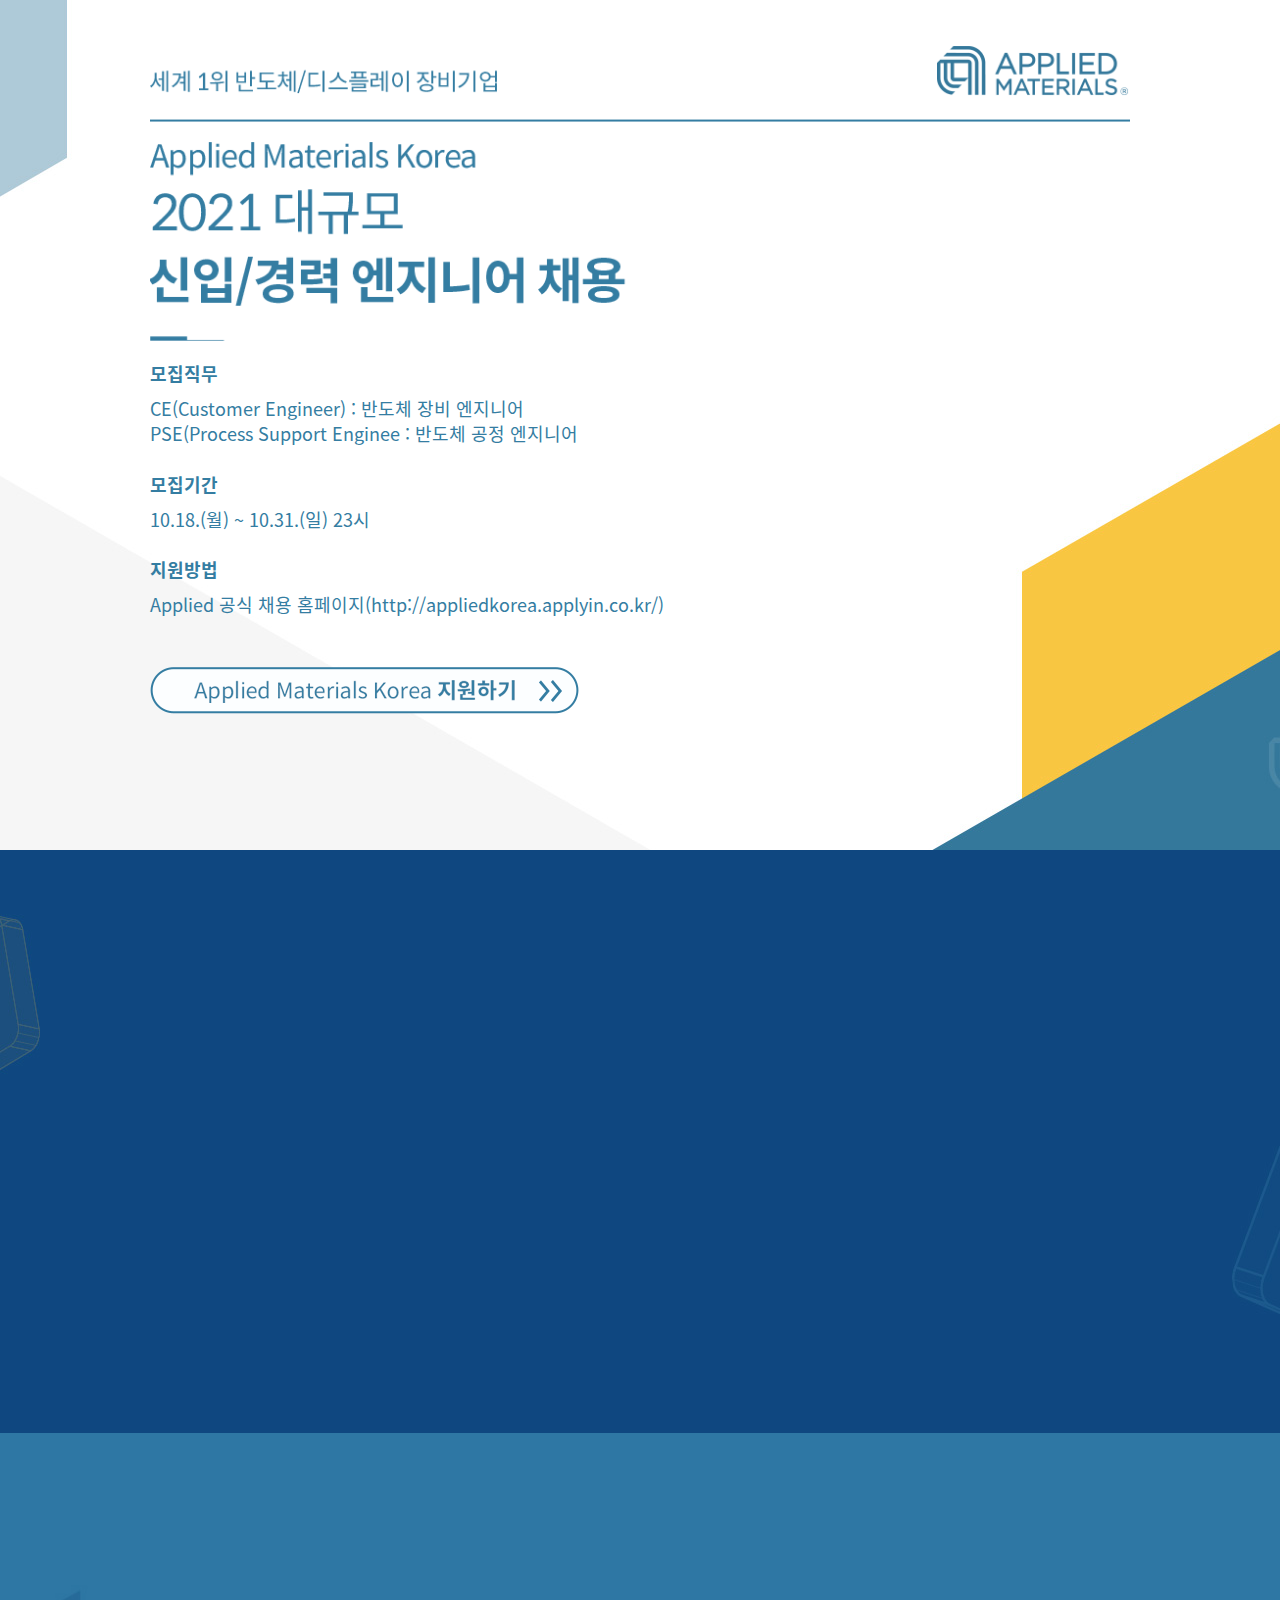
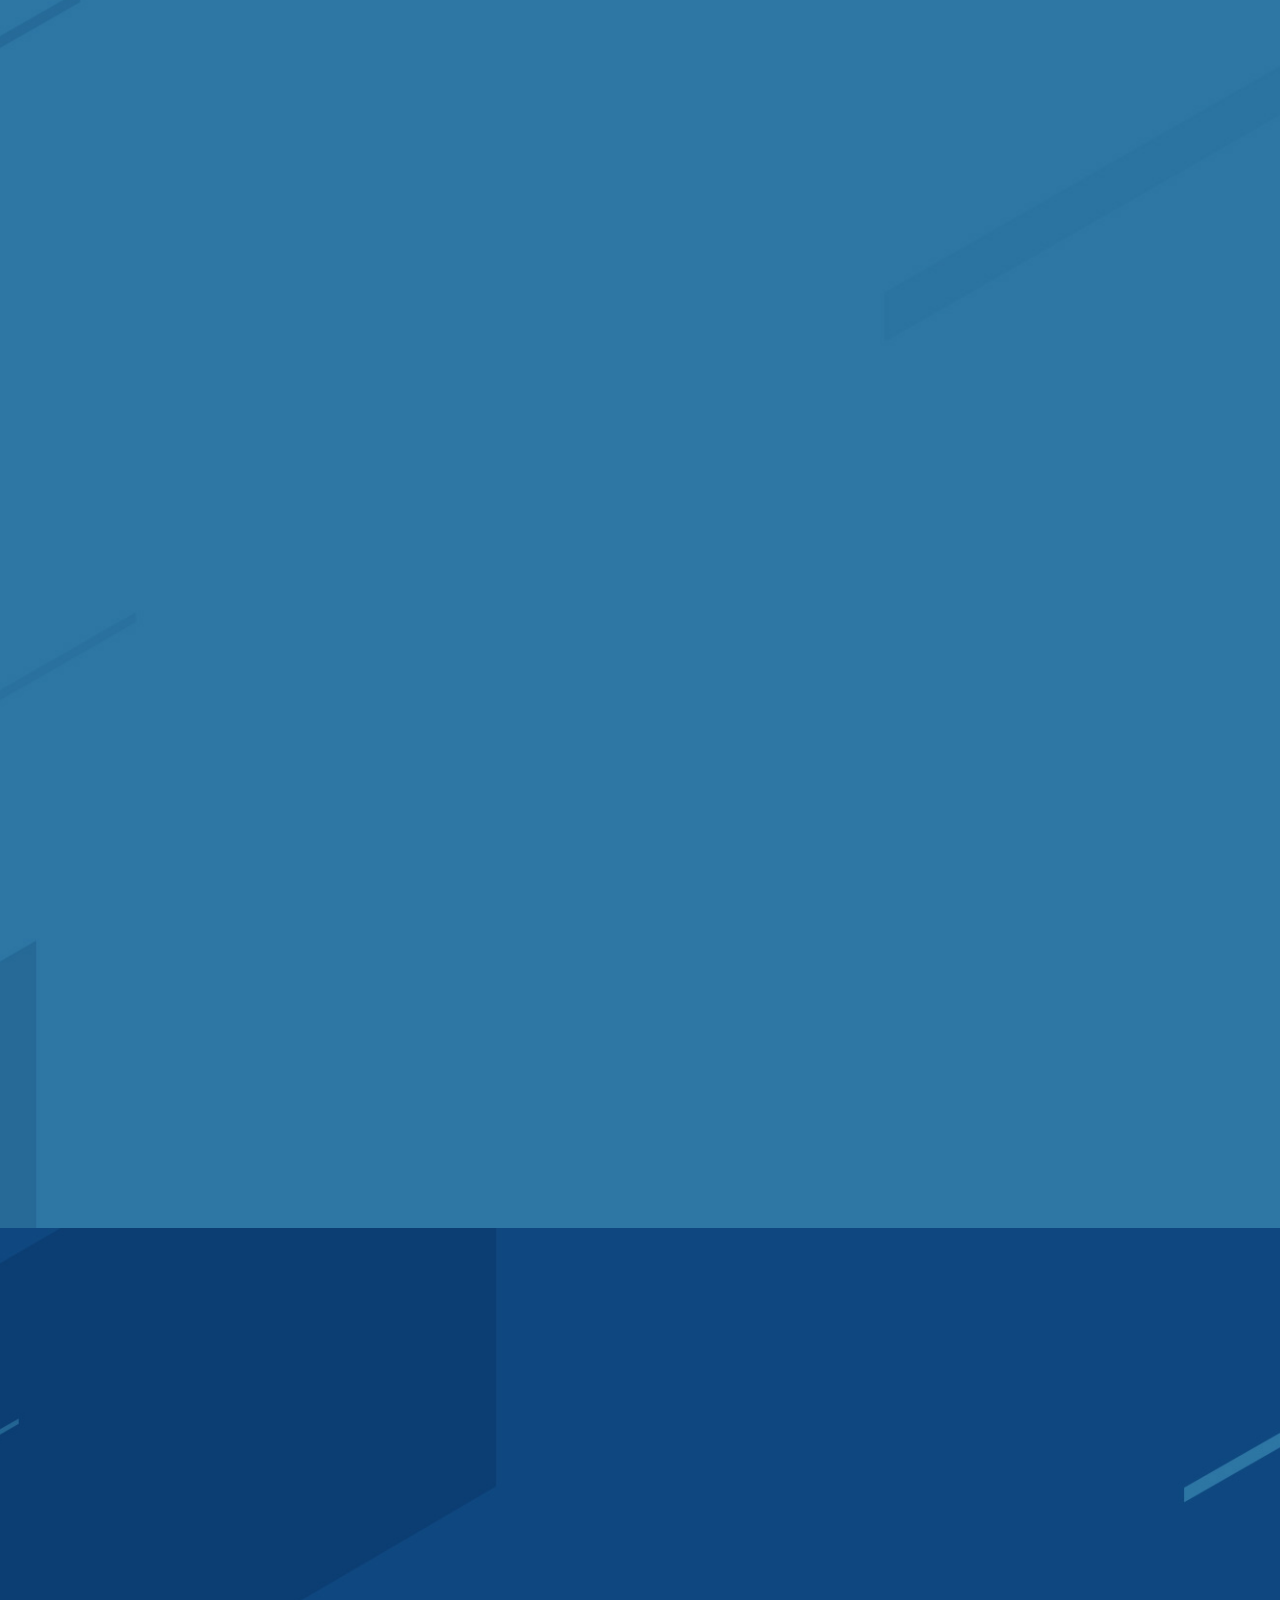
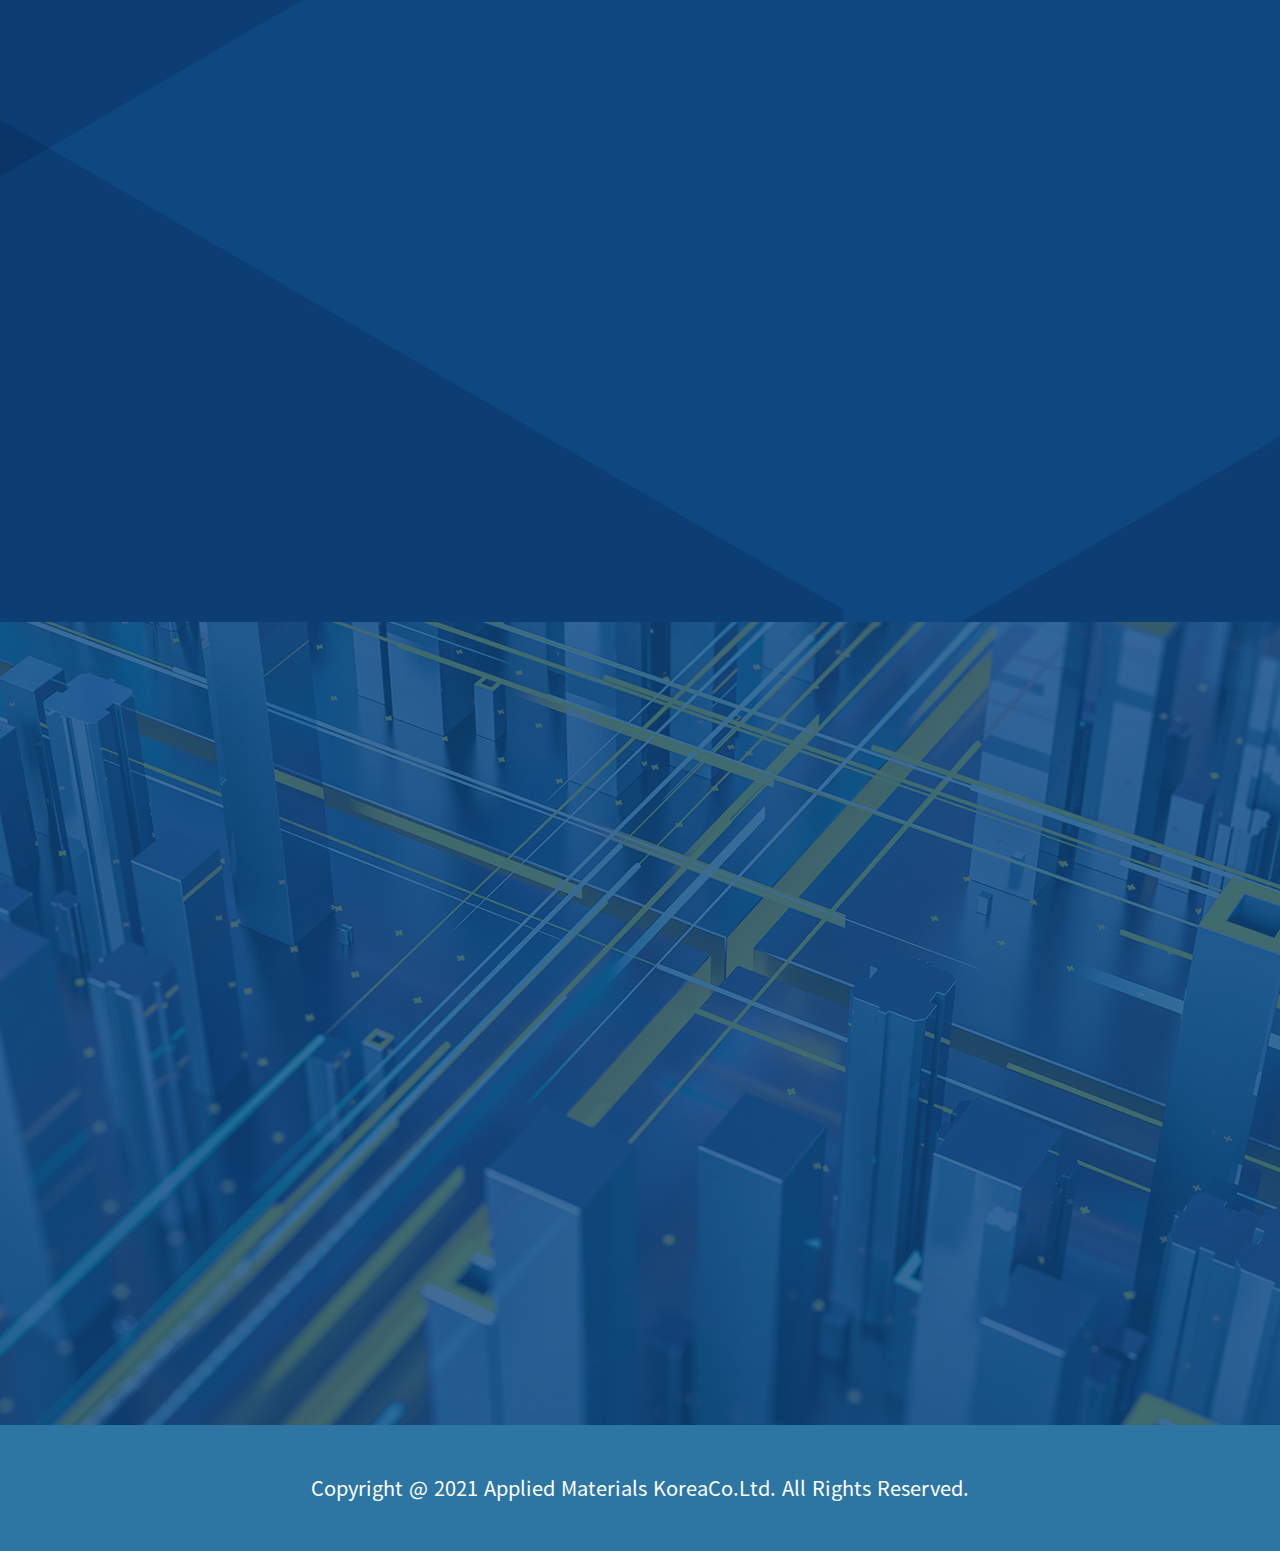
==== commit 866cc59b: "퍼블 반영" ====
--- a/index.html
+++ b/index.html
@@ -3,20 +3,20 @@
 <head>
 <meta charset="UTF-8">
 <meta http-equiv="X-UA-Compatible" content="IE=edge">
-<!-- <link rel="shortcut icon" href="../../Content/img/favicon.ico" type="image/x-icon">
-<link rel="icon" href="../../Content/img/favicon.ico" type="image/x-icon"> -->
-<meta property="og:url" content="" />
-<meta property="og:title" content="" />
-<meta property="og:description" content="" />
-<!-- <meta property="og:image" content="../../Content/img/og.jpg">
-<meta property="og:image:width" content="1200">
-<meta property="og:image:height" content="630"> -->
-<meta name="viewport" content="width=device-width, initial-scale=1.0, user-scalable=no, height=device-height, maximum-scale=1.0" />
+<link rel="shortcut icon" href="../../Content/img/favicon.ico?v=211016" type="image/x-icon">
+<link rel="icon" href="../../Content/img/favicon.ico?v=211016" type="image/x-icon">
+<meta property="og:url" content="https://www.appliedkorea-recruit.com" />
+<meta property="og:title" content="어플라이드머티어리얼즈코리아㈜ 채용" />
+<meta property="og:description" content="반도체/디스플레이 제조를 위한 혁신장비 및 서비스를 제공하는 재료공학 솔루션 분야 세계 1위 기업입니다. Applied와 함께 미래를 만들어 갈 여러분을 기다립니다." />
+<meta property="og:image" content="https://www.appliedkorea-recruit.com/Content/img/og.jpg?v=211016">
+<meta property="og:image:width" content="600">
+<meta property="og:image:height" content="315">
+<meta name="viewport" content="width=device-width, initial-scale=1.0, user-scalable=yes, height=device-height, maximum-scale=1.0" />
 <meta name="keyword" content="">
-<meta name="description" content="">
-<title>AMK</title>
-<link rel="stylesheet" href="../../Content/css/slick.css">
-<link rel="stylesheet" href="../../Content/css/style.css">
+<meta name="description" content="반도체/디스플레이 제조를 위한 혁신장비 및 서비스를 제공하는 재료공학 솔루션 분야 세계 1위 기업입니다. Applied와 함께 미래를 만들어 갈 여러분을 기다립니다.">
+<title>어플라이드머티어리얼즈코리아㈜ 채용</title>
+<link rel="stylesheet" href="../../Content/css/slick.css?v=211016">
+<link rel="stylesheet" href="../../Content/css/style.css?v=211016">
 <script src="../../libs/jquery-2.1.4.min.js"></script>
 <script src="../../libs/slick-1.6.0.min.js"></script>
 
@@ -48,7 +48,7 @@
         <div id="contents">
             <div class="section section-title" id="sectionTitle">
                 <div class="wrap">
-                    <div class="motion-left-1"><img src="../../Content/img/pc/title.png" alt="" class="responsive" /></div>
+                    <div class="motion-left-1"><img src="../../Content/img/pc/title.png?v=211016" alt="" class="responsive" /></div>
                     <div class="text-group">
                         <dl class="motion-left-2">
                             <dt>모집직무</dt>
@@ -66,7 +66,7 @@
                             <dd>Applied 공식 채용 홈페이지(http://appliedkorea.applyin.co.kr/)</dd>
                         </dl>
 
-                        <a href="http://appliedkorea.applyin.co.kr/" target="_blank" class="btn-apply motion-left-5"> <img src="../../Content/img/pc/btn_apply.png" alt="" class="responsive" /></a>
+                        <a href="http://appliedkorea.applyin.co.kr/" target="_blank" class="btn-apply motion-left-5"> <img src="../../Content/img/pc/btn_apply.png?v=211016" alt="" class="responsive" /></a>
                     </div>
                 </div>
             </div>
@@ -74,14 +74,15 @@
                 <div class="wrap">
                     <div class="live-group">
                         <div class="btn-live motion-left-1">
-                            <a href="https://youtu.be/GkmvQrcKdj8" target="_blank"><img src="../../Content/img/pc/btn_live.png" alt="" class="responsive" /></a>
+                            <a href="https://youtu.be/GkmvQrcKdj8" target="_blank"><img src="../../Content/img/pc/btn_live.png?v=211016" alt="" class="responsive" /></a>
                         </div>
                         <div class="youtube-live">
-                            <div class="title motion-right-2"><img src="../../Content/img/pc/title_live.png" alt="" class="responsive" /></div>
+                            <div class="title motion-right-2"><img src="../../Content/img/pc/title_live.png?v=211016" alt="" class="responsive" /></div>
                             <div class="info motion-right-3">
-                                <p><strong>주요내용</strong><span>|</span>자기소개서/면접 Tip, 회사생활 및 직무소개</p>
-                                <p><strong>시청방법</strong><span>|</span>Applied Materials Korea Youtube 접속</p>
-                                <p><strong>사전접수</strong><span>|</span>사전 접수를 통해 미리 질문을 남겨주세요!</p>
+                                <p><strong>설명회일시</strong><span>|</span>2021. 10. 26(화) 16:00</p>
+                                <p><strong>주 요 내 용</strong><span>|</span>자기소개서/면접 Tip, 회사생활 및 직무소개</p>
+                                <p><strong>시 청 방 법</strong><span>|</span>Applied Materials Korea Youtube 접속</p>
+                                <p><strong>사 전 접 수</strong><span>|</span>사전 접수를 통해 미리 질문을 남겨주세요!</p>
                                 <p class="highlight">* 사전접수를 해주신 분들께는 추첨을 통해 Applied 기념품을 드립니다.</p>
                             </div>
                             <div class="btn-group motion-right-4">
@@ -95,23 +96,23 @@
             </div>
             <div class="section section-guide" id="sectionGuide">
                 <div class="wrap">
-                    <div class="title motion-up-1"><img src="../../Content/img/pc/title_guide.png" alt="" class="responsive" /></div>
+                    <div class="title motion-up-1"><img src="../../Content/img/pc/title_guide.png?v=211016" alt="" class="responsive" /></div>
                     <div class="guide-list">
                         <ul>
                             <li class="motion-up-2">
-                                <a href="javascript:;"><img src="../../Content/img/pc/guide_1.png" alt="" class="responsive" /></a>
-                                <a href="https://appliedkorea.applyin.co.kr/jobs/1867" target="_blank" class="btn">지원하기</a>
+                                <a href="javascript:popupOpen('.dimmed','popupOpen1');"><img src="../../Content/img/pc/guide_1.png?v=211016" alt="" class="responsive" /></a>
+                                <a href="https://appliedkorea.applyin.co.kr/jobs/1867" target="_blank" class="btn btn-full">지원하기</a>
                             </li>
                             <li class="motion-up-3">
-                                <a href="javascript:;"><img src="../../Content/img/pc/guide_2.png" alt="" class="responsive" /></a>
+                                <a href="javascript:popupOpen('.dimmed','popupOpen2');"><img src="../../Content/img/pc/guide_2.png?v=211016" alt="" class="responsive" /></a>
                                 <a href="https://appliedkorea.applyin.co.kr/jobs/1870" target="_blank" class="btn btn-full">지원하기</a>
                             </li>
                             <li class="motion-up-4">
-                                <a href="javascript:;"><img src="../../Content/img/pc/guide_3.png" alt="" class="responsive" /></a>
-                                <a href="https://appliedkorea.applyin.co.kr/jobs/1872" target="_blank" class="btn">지원하기</a>
+                                <a href="javascript:popupOpen('.dimmed','popupOpen3');"><img src="../../Content/img/pc/guide_3.png?v=211016" alt="" class="responsive" /></a>
+                                <a href="https://appliedkorea.applyin.co.kr/jobs/1872" target="_blank" class="btn btn-full">지원하기</a>
                             </li>
                             <li class="motion-up-5">
-                                <a href="javascript:;"><img src="../../Content/img/pc/guide_4.png" alt="" class="responsive" /></a>
+                                <a href="javascript:popupOpen('.dimmed','popupOpen4');"><img src="../../Content/img/pc/guide_4.png?v=211016" alt="" class="responsive" /></a>
                                 <a href="https://appliedkorea.applyin.co.kr/jobs/1871" target="_blank" class="btn btn-full">지원하기</a>
                             </li>
                         </ul>
@@ -120,7 +121,7 @@
             </div>
             <div class="section section-movie" id="sectionMovie">
                 <div class="wrap">
-                    <div class="title motion-up-1"><img src="../../Content/img/pc/title_movie.png" alt="" class="responsive" /></div>
+                    <div class="title motion-up-1"><img src="../../Content/img/pc/title_movie.png?v=211016" alt="" class="responsive" /></div>
                     <div class="movie-group motion-up-2">
                         <iframe src="https://www.youtube.com/embed/67brUWabvAo" title="YouTube video player" frameborder="0" allow="accelerometer; autoplay; clipboard-write; encrypted-media; gyroscope; picture-in-picture" allowfullscreen></iframe>
                     </div>
@@ -130,18 +131,18 @@
                 <div class="wrap">
                     <div class="company-group">
                         <div class="img-group motion-left-1">
-                            <img src="../../Content/img/pc/img_company.png" alt="" class="responsive" />
+                            <img src="../../Content/img/pc/img_company.png?v=211016" alt="" class="responsive" />
                         </div>
                         <div class="link-group">
                             <ul class="link-list">
-                                <li class="motion-right-2"><a href="https://www.appliedmaterials.com/ko?rc=true" target="_blank"> <img src="../../Content/img/common/btn_homepage.png" alt="" /></a></li>
-                                <li class="motion-right-3"><a href="https://appliedkorea.applyin.co.kr/" target="_blank"> <img src="../../Content/img/common/btn_job.png" alt="" /></a></li>
-                                <li class="motion-right-4"><a href="https://blog.naver.com/appliedkorea" target="_blank"> <img src="../../Content/img/common/btn_blog.png" alt="" /></a></li>
-                                <li class="motion-right-5"><a href="https://www.youtube.com/c/AppliedMaterialsKorea" target="_blank"> <img src="../../Content/img/common/btn_youtube.png" alt="" /></a></li>
+                                <li class="motion-right-2"><a href="https://www.appliedmaterials.com/ko?rc=true" target="_blank"> <img src="../../Content/img/common/btn_homepage.png?v=211016" alt="" /></a></li>
+                                <li class="motion-right-3"><a href="https://appliedkorea.applyin.co.kr/" target="_blank"> <img src="../../Content/img/common/btn_job.png?v=211016" alt="" /></a></li>
+                                <li class="motion-right-4"><a href="https://blog.naver.com/appliedkorea" target="_blank"> <img src="../../Content/img/common/btn_blog.png?v=211016" alt="" /></a></li>
+                                <li class="motion-right-5"><a href="https://www.youtube.com/c/AppliedMaterialsKorea" target="_blank"> <img src="../../Content/img/common/btn_youtube.png?v=211016" alt="" /></a></li>
                             </ul>
                             <ul class="sns-list motion-right-6">
-                                <li><a href="https://www.instagram.com/appliedmaterials_korea/" target="_blank"> <img src="../../Content/img/pc/icon_instagram.png" alt="" class="responsive"/></a></li>
-                                <li><a href="https://www.facebook.com/AppliedMaterialsKorea/" target="_blank"> <img src="../../Content/img/pc/icon_facebook.png" alt="" class="responsive"/></a></li>
+                                <li><a href="https://www.instagram.com/appliedmaterials_korea/" target="_blank"> <img src="../../Content/img/pc/icon_instagram.png?v=211016" alt="" class="responsive"/></a></li>
+                                <li><a href="https://www.facebook.com/AppliedMaterialsKorea/" target="_blank"> <img src="../../Content/img/pc/icon_facebook.png?v=211016" alt="" class="responsive"/></a></li>
                             </ul>
                         </div>
                     </div>
@@ -156,6 +157,34 @@
             </div>
         </div>
 
+        <div class="dimmed"></div>
+        <div class="popup" id="popupOpen1">
+            <a href="javascript:popupClose('.dimmed','popupOpen1');" class="popup-close"><span class="sr-only">닫기</span></a>
+            <div class="popup-cont">
+                <img src="../../Content/img/popup/popup_1.png?v=211016" alt=""/>
+            </div>
+        </div>
+
+        <div class="popup" id="popupOpen2">
+            <a href="javascript:popupClose('.dimmed','popupOpen2');" class="popup-close"><span class="sr-only">닫기</span></a>
+            <div class="popup-cont">
+                <img src="../../Content/img/popup/popup_2.png?v=211016" alt=""/>
+            </div>
+        </div>
+
+        <div class="popup" id="popupOpen3">
+            <a href="javascript:popupClose('.dimmed','popupOpen3');" class="popup-close"><span class="sr-only">닫기</span></a>
+            <div class="popup-cont">
+                <img src="../../Content/img/popup/popup_3.png?v=211016" alt=""/>
+            </div>
+        </div>
+
+        <div class="popup" id="popupOpen4">
+            <a href="javascript:popupClose('.dimmed','popupOpen4');" class="popup-close"><span class="sr-only">닫기</span></a>
+            <div class="popup-cont">
+                <img src="../../Content/img/popup/popup_4.png?v=211016" alt=""/>
+            </div>
+        </div>
     </div>
 </div>
 <script src="../../js/script.js"></script>
--- a/Content/css/style.css
+++ b/Content/css/style.css
@@ -2422,14 +2422,14 @@
 @media screen and (min-width: 1100px) {
   #wrap .btn {
     width: 287px;
-    padding: 0.40625rem 0;
+    padding: 0.26562rem 0;
     font-size: 20px;
   }
 }
 
 @media screen and (min-width: 1100px) and (min-width: 720px) {
   #wrap .btn {
-    padding: 13px 0;
+    padding: 8.5px 0;
   }
 }
 
@@ -3050,7 +3050,6 @@
   z-index: 1004;
   width: 100%;
   text-align: center;
-  background: #fff;
   -webkit-box-sizing: border-box;
   box-sizing: border-box;
   -webkit-transform: translateX(-50%);
@@ -3059,112 +3058,8 @@
 
 @media screen and (min-width: 720px) {
   .popup {
-    max-width: 830px;
-  }
-}
-
-.popup-title span {
-  display: block;
-  font-weight: 700;
-  font-size: 4.16667vw;
-  color: #1c1c1c;
-}
-
-@media screen and (min-width: 720px) {
-  .popup-title span {
-    font-size: 30px;
-  }
-}
-
-.popup-title span.text-2 {
-  font-size: 3.33333vw;
-  color: #5d5d5d;
-}
-
-@media screen and (min-width: 720px) {
-  .popup-title span.text-2 {
-    font-size: 24px;
-  }
-}
-
-@media screen and (min-width: 720px) {
-  .popup-title span {
-    font-size: 25px;
-  }
-  .popup-title span.text-2 {
-    font-size: 16px;
-  }
-}
-
-.popup-title .highlight {
-  color: #e7528c;
-  font-weight: 700;
-  font-size: 5.55556vw;
-}
-
-@media screen and (min-width: 720px) {
-  .popup-title .highlight {
-    font-size: 40px;
-  }
-}
-
-@media screen and (min-width: 720px) {
-  .popup-title .highlight {
-    font-size: 25px;
-  }
-}
-
-.popup-btn {
-  margin-top: 3.125rem;
-  font-size: 0;
-}
-
-@media screen and (min-width: 720px) {
-  .popup-btn {
-    margin-top: 100px;
-  }
-}
-
-.popup-btn a {
-  position: relative;
-  display: inline-block;
-  width: 100%;
-  padding: 1.0625rem 0;
-  text-align: center;
-  font-size: 5vw;
-  font-weight: 700;
-  color: #fff;
-  background-color: #000;
-  -webkit-box-sizing: border-box;
-  box-sizing: border-box;
-}
-
-@media screen and (min-width: 720px) {
-  .popup-btn a {
-    padding: 34px 0;
-  }
-}
-
-@media screen and (min-width: 720px) {
-  .popup-btn a {
-    font-size: 36px;
-  }
-}
-
-.popup-btn a:first-child {
-  background-color: #000;
-}
-
-@media screen and (min-width: 1100px) {
-  .popup-btn a {
-    padding: 18px 0;
-    font-size: 22px;
-    border-width: 1px;
-  }
-}
-
-.popup-btn a.btn-print {
-  display: none;
+    max-width: 800px;
+  }
 }
 
 .popup-close {
@@ -3173,14 +3068,14 @@
   top: 0px;
   z-index: 3;
   cursor: pointer;
-  background-color: transparent;
+  background-color: #fff;
 }
 
 .popup-close {
   display: inline-block;
-  width: 20px;
-  height: 20px;
-  padding: 10px;
+  width: 12px;
+  height: 12px;
+  padding: 6px;
   cursor: pointer;
 }
 
@@ -3189,7 +3084,7 @@
   display: block;
   width: 140%;
   height: 2px;
-  background: #000;
+  background: #143a88;
 }
 
 .popup-close:before {
@@ -3212,13 +3107,13 @@
 
 @media screen and (min-width: 720px) {
   .popup-close {
-    background-color: transparent;
+    background-color: #fff;
   }
   .popup-close {
     display: inline-block;
-    width: 30px;
-    height: 30px;
-    padding: 15px;
+    width: 18px;
+    height: 18px;
+    padding: 9px;
     cursor: pointer;
   }
   .popup-close:before, .popup-close:after {
@@ -3226,7 +3121,7 @@
     display: block;
     width: 140%;
     height: 2px;
-    background: #000;
+    background: #143a88;
   }
   .popup-close:before {
     margin-top: -0.5px;
@@ -3246,161 +3141,6 @@
   }
 }
 
-.popup-date {
-  font-weight: 700;
-  font-size: 5vw;
-  padding: 1.875rem 0;
-  color: #06c755;
-  text-align: left;
-  padding-left: 0.625rem;
-  line-height: 1;
-}
-
-@media screen and (min-width: 720px) {
-  .popup-date {
-    font-size: 36px;
-  }
-}
-
-@media screen and (min-width: 720px) {
-  .popup-date {
-    padding: 60px 0;
-  }
-}
-
-@media screen and (min-width: 720px) {
-  .popup-date {
-    padding-left: 20px;
-  }
-}
-
-.popup-date.next {
-  color: #0080ff;
-  border-top: 9px solid #000;
-}
-
-.popup-date strong {
-  font-size: 42px;
-  font-weight: 900;
-  line-height: 1;
-}
-
-@media screen and (min-width: 720px) {
-  .popup-date {
-    font-size: 27px;
-  }
-  .popup-date strong {
-    font-size: 70px;
-  }
-}
-
-.popup-cont {
-  padding: 0 0.625rem;
-}
-
-@media screen and (min-width: 720px) {
-  .popup-cont {
-    padding: 0 20px;
-  }
-}
-
-.popup-cont .table-box {
-  padding-bottom: 1.875rem;
-}
-
-@media screen and (min-width: 720px) {
-  .popup-cont .table-box {
-    padding-bottom: 60px;
-  }
-}
-
-.popup-cont .table-box table {
-  width: 100%;
-  border: none;
-}
-
-.popup-cont .table-box table th, .popup-cont .table-box table td {
-  padding: 10px;
-  color: #000;
-  font-size: 4.16667vw;
-  text-align: center;
-}
-
-@media screen and (min-width: 720px) {
-  .popup-cont .table-box table th, .popup-cont .table-box table td {
-    font-size: 30px;
-  }
-}
-
-@media screen and (min-width: 720px) {
-  .popup-cont .table-box table th, .popup-cont .table-box table td {
-    font-size: 18px;
-  }
-}
-
-.popup-cont .table-box table th {
-  font-weight: 700;
-}
-
-.popup-cont .table-box table thead th {
-  border-bottom: 3px solid #000;
-  font-weight: 900;
-}
-
-.popup-cont .table-box table thead th:last-child {
-  text-align: left;
-}
-
-.popup-cont .table-box table tbody tr {
-  border-top: 1px solid #dedede;
-}
-
-.popup-cont .table-box table tbody tr th, .popup-cont .table-box table tbody tr td {
-  padding: 10px 10px;
-}
-
-.popup-cont .table-box table tbody tr th {
-  text-align: center;
-}
-
-.popup-cont .table-box table tbody tr td strong {
-  font-weight: 700;
-}
-
-.popup-cont .table-box table tbody tr td p {
-  color: #636363;
-  font-size: 3.33333vw;
-}
-
-@media screen and (min-width: 720px) {
-  .popup-cont .table-box table tbody tr td p {
-    font-size: 24px;
-  }
-}
-
-@media screen and (min-width: 720px) {
-  .popup-cont .table-box table tbody tr td p {
-    font-size: 16px;
-  }
-}
-
-.popup-cont .table-box table tbody tr td:last-child {
-  text-align: left;
-}
-
-.popup-cont .table-box table tbody tr.time th, .popup-cont .table-box table tbody tr.time td {
-  color: #06c755;
-  font-weight: 700;
-}
-
-.popup-cont .table-box table tbody tr:first-child + tr {
-  border-top: none;
-}
-
-.popup-cont.next .table-box tbody tr.time th, .popup-cont.next .table-box tbody tr.time td {
-  color: #0080ff;
-}
-
 #wrap .section {
   position: relative;
 }
@@ -3422,22 +3162,22 @@
 }
 
 #wrap .section-title .text-group dl {
-  margin-top: 1.3125rem;
+  margin-top: 0.78125rem;
 }
 
 @media screen and (min-width: 720px) {
   #wrap .section-title .text-group dl {
-    margin-top: 42px;
+    margin-top: 25px;
   }
 }
 
 #wrap .section-title .text-group dl:first-child {
-  margin-top: 0.84375rem;
+  margin-top: 0.625rem;
 }
 
 @media screen and (min-width: 720px) {
   #wrap .section-title .text-group dl:first-child {
-    margin-top: 27px;
+    margin-top: 20px;
   }
 }
 
@@ -3454,13 +3194,13 @@
 
 @media screen and (min-width: 1100px) {
   #wrap .section-title .text-group dl dt, #wrap .section-title .text-group dl dd {
-    font-size: 3.33333vw;
+    font-size: 2.5vw;
   }
 }
 
 @media screen and (min-width: 1100px) and (min-width: 720px) {
   #wrap .section-title .text-group dl dt, #wrap .section-title .text-group dl dd {
-    font-size: 24px;
+    font-size: 18px;
   }
 }
 
@@ -3491,20 +3231,17 @@
   #wrap .section-title {
     padding-bottom: 0;
     background-image: url(../img/pc/bg_title.jpg);
-    height: 1040px;
-  }
-  #wrap .section-title .text-group {
-    padding-left: 10px;
+    height: 850px;
   }
   #wrap .section-title .btn-apply {
-    width: 591px;
-    margin-top: 1.875rem;
+    width: auto;
+    margin-top: 1.15625rem;
   }
 }
 
 @media screen and (min-width: 1100px) and (min-width: 720px) {
   #wrap .section-title .btn-apply {
-    margin-top: 60px;
+    margin-top: 37px;
   }
 }
 
@@ -3527,7 +3264,7 @@
     padding: 0;
     padding-top: 1.5625rem;
     background-image: url(../img/pc/bg_live.jpg);
-    height: 553px;
+    height: 583px;
   }
 }
 
@@ -3584,7 +3321,6 @@
 }
 
 #wrap .section-live .live-group .youtube-live .title {
-  width: 60%;
   margin-top: 2.1875rem;
 }
 
@@ -3602,12 +3338,12 @@
 }
 
 #wrap .section-live .live-group .youtube-live .info {
-  margin-top: 1.125rem;
+  margin-top: 0.9375rem;
 }
 
 @media screen and (min-width: 720px) {
   #wrap .section-live .live-group .youtube-live .info {
-    margin-top: 36px;
+    margin-top: 30px;
   }
 }
 
@@ -3651,7 +3387,7 @@
 #wrap .section-live .live-group .youtube-live .info p.highlight {
   color: #f9c642;
   font-size: 2.5vw;
-  margin-top: 0.8125rem;
+  margin-top: 0.625rem;
 }
 
 @media screen and (min-width: 720px) {
@@ -3662,7 +3398,7 @@
 
 @media screen and (min-width: 720px) {
   #wrap .section-live .live-group .youtube-live .info p.highlight {
-    margin-top: 26px;
+    margin-top: 20px;
   }
 }
 
@@ -3679,13 +3415,13 @@
 
 @media screen and (min-width: 1100px) {
   #wrap .section-live .live-group .youtube-live .btn-group {
-    margin-top: 0.9375rem;
+    margin-top: 0.8125rem;
   }
 }
 
 @media screen and (min-width: 1100px) and (min-width: 720px) {
   #wrap .section-live .live-group .youtube-live .btn-group {
-    margin-top: 30px;
+    margin-top: 26px;
   }
 }
 
@@ -3720,19 +3456,19 @@
 #wrap .section-guide {
   background: url(../img/mobile/bg_guide.jpg) no-repeat 50% 100%;
   background-size: cover;
-  padding-bottom: 7.5rem;
+  padding-bottom: 1.5625rem;
 }
 
 @media screen and (min-width: 720px) {
   #wrap .section-guide {
-    padding-bottom: 240px;
+    padding-bottom: 50px;
   }
 }
 
 @media screen and (min-width: 1100px) {
   #wrap .section-guide {
     background-image: url(../img/pc/bg_guide.jpg);
-    height: 1645px;
+    height: 1395px;
     padding-bottom: 0;
   }
 }
@@ -3752,6 +3488,18 @@
 @media screen and (min-width: 1100px) {
   #wrap .section-guide .title {
     width: auto;
+  }
+}
+
+@media screen and (min-width: 1100px) {
+  #wrap .section-guide .guide-list {
+    margin-top: 1.25rem;
+  }
+}
+
+@media screen and (min-width: 1100px) and (min-width: 720px) {
+  #wrap .section-guide .guide-list {
+    margin-top: 40px;
   }
 }
 
@@ -3766,13 +3514,13 @@
 }
 
 #wrap .section-guide .guide-list ul li {
-  padding: 1.5625rem 0;
+  padding: 0.3125rem 0 1.5625rem;
   border-top: 1px solid #9dbfd4;
 }
 
 @media screen and (min-width: 720px) {
   #wrap .section-guide .guide-list ul li {
-    padding: 50px 0;
+    padding: 10px 0 50px;
   }
 }
 
@@ -3787,8 +3535,18 @@
 
 @media screen and (min-width: 1100px) {
   #wrap .section-guide .guide-list ul li {
+    padding: 1.25rem 0 2.5rem;
     width: 50%;
   }
+}
+
+@media screen and (min-width: 1100px) and (min-width: 720px) {
+  #wrap .section-guide .guide-list ul li {
+    padding: 40px 0 80px;
+  }
+}
+
+@media screen and (min-width: 1100px) {
   #wrap .section-guide .guide-list ul li:nth-child(2) {
     border-top: 0;
     padding-top: 0;
@@ -3797,7 +3555,7 @@
 
 #wrap .section-guide .guide-list ul li .btn {
   border-radius: 5px;
-  font-weight: 400;
+  font-weight: 700;
   border-color: #9dbfd4;
   width: 49.58333%;
   padding: 0.375rem 0;
@@ -3819,6 +3577,36 @@
 @media screen and (min-width: 1100px) and (min-width: 720px) {
   #wrap .section-guide .guide-list ul li .btn {
     padding: 10px 0;
+  }
+}
+
+#wrap .section-guide .guide-list ul li .btn-full {
+  color: #2d76a4;
+  font-size: 4.16667vw;
+  padding: 0.625rem 0;
+}
+
+@media screen and (min-width: 720px) {
+  #wrap .section-guide .guide-list ul li .btn-full {
+    font-size: 30px;
+  }
+}
+
+@media screen and (min-width: 720px) {
+  #wrap .section-guide .guide-list ul li .btn-full {
+    padding: 20px 0;
+  }
+}
+
+@media screen and (min-width: 1100px) {
+  #wrap .section-guide .guide-list ul li .btn-full {
+    padding: 0.4375rem 0;
+  }
+}
+
+@media screen and (min-width: 1100px) and (min-width: 720px) {
+  #wrap .section-guide .guide-list ul li .btn-full {
+    padding: 14px 0;
   }
 }
 
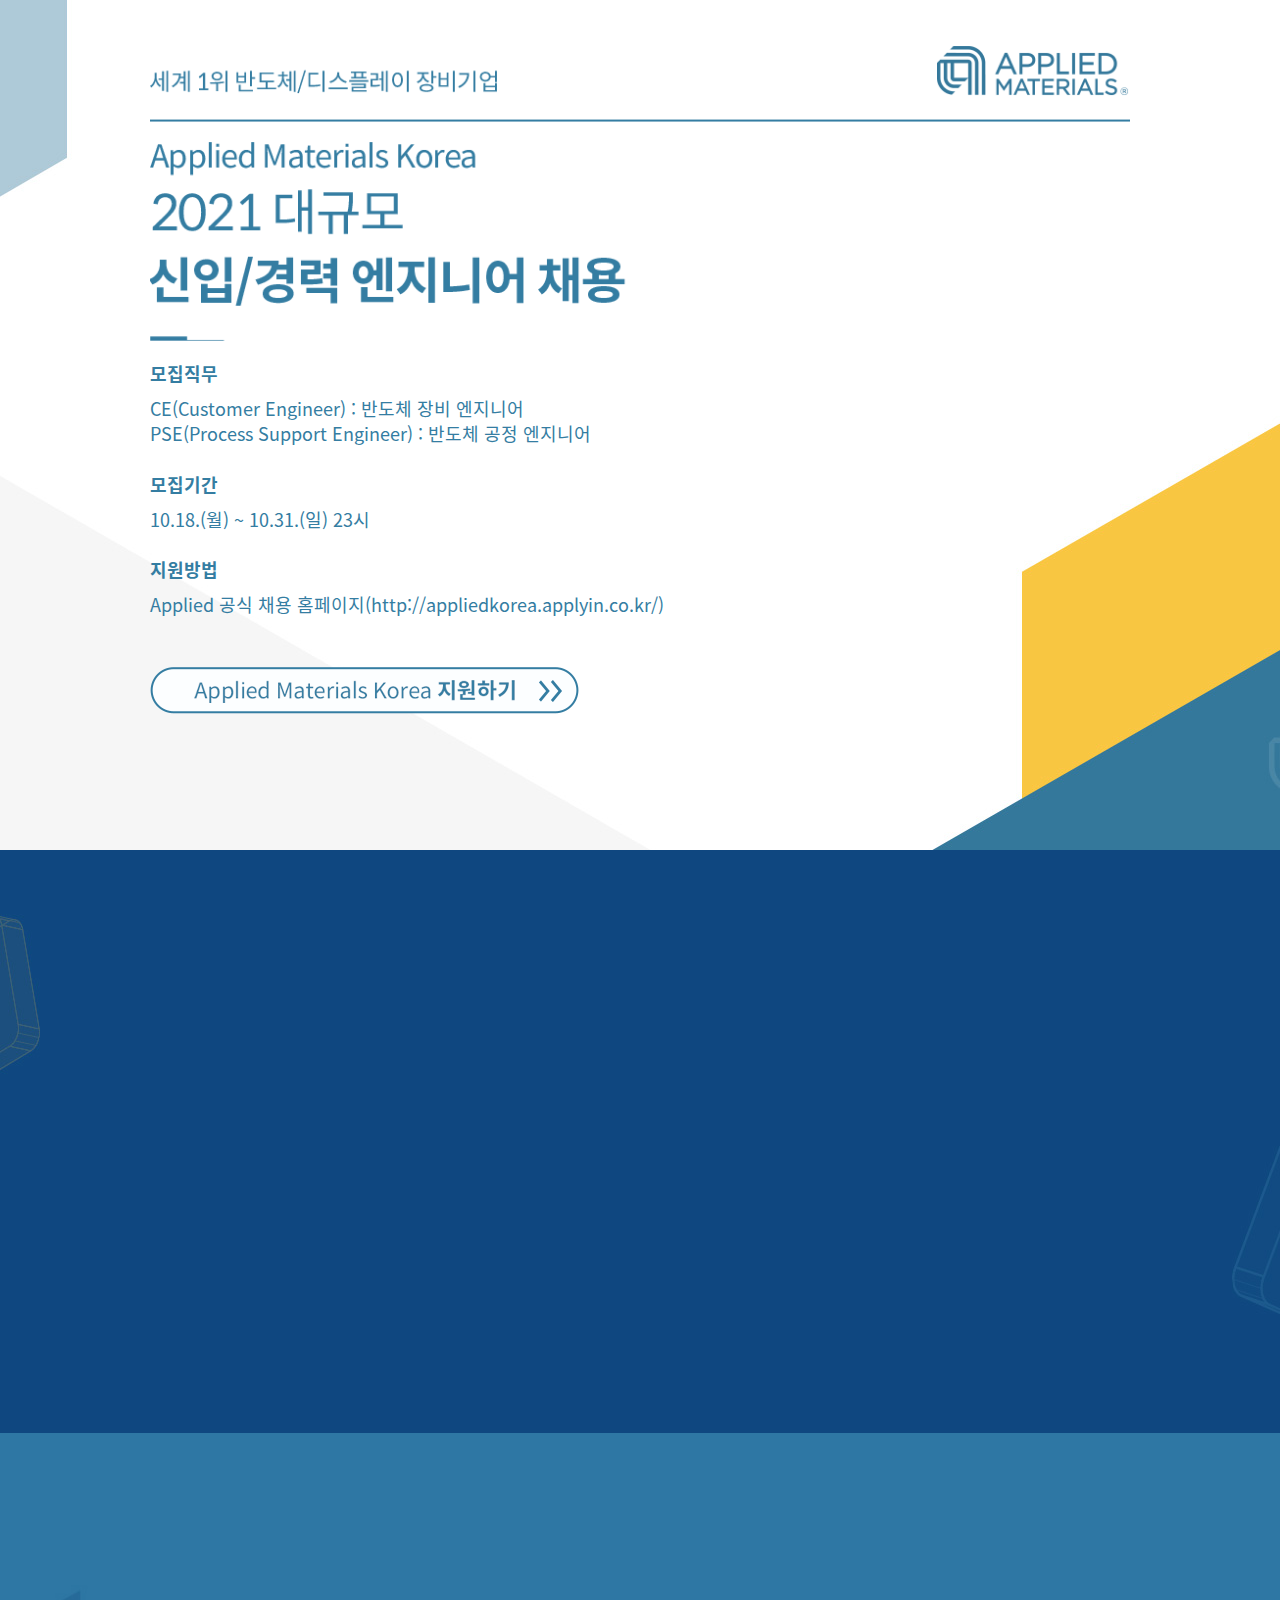
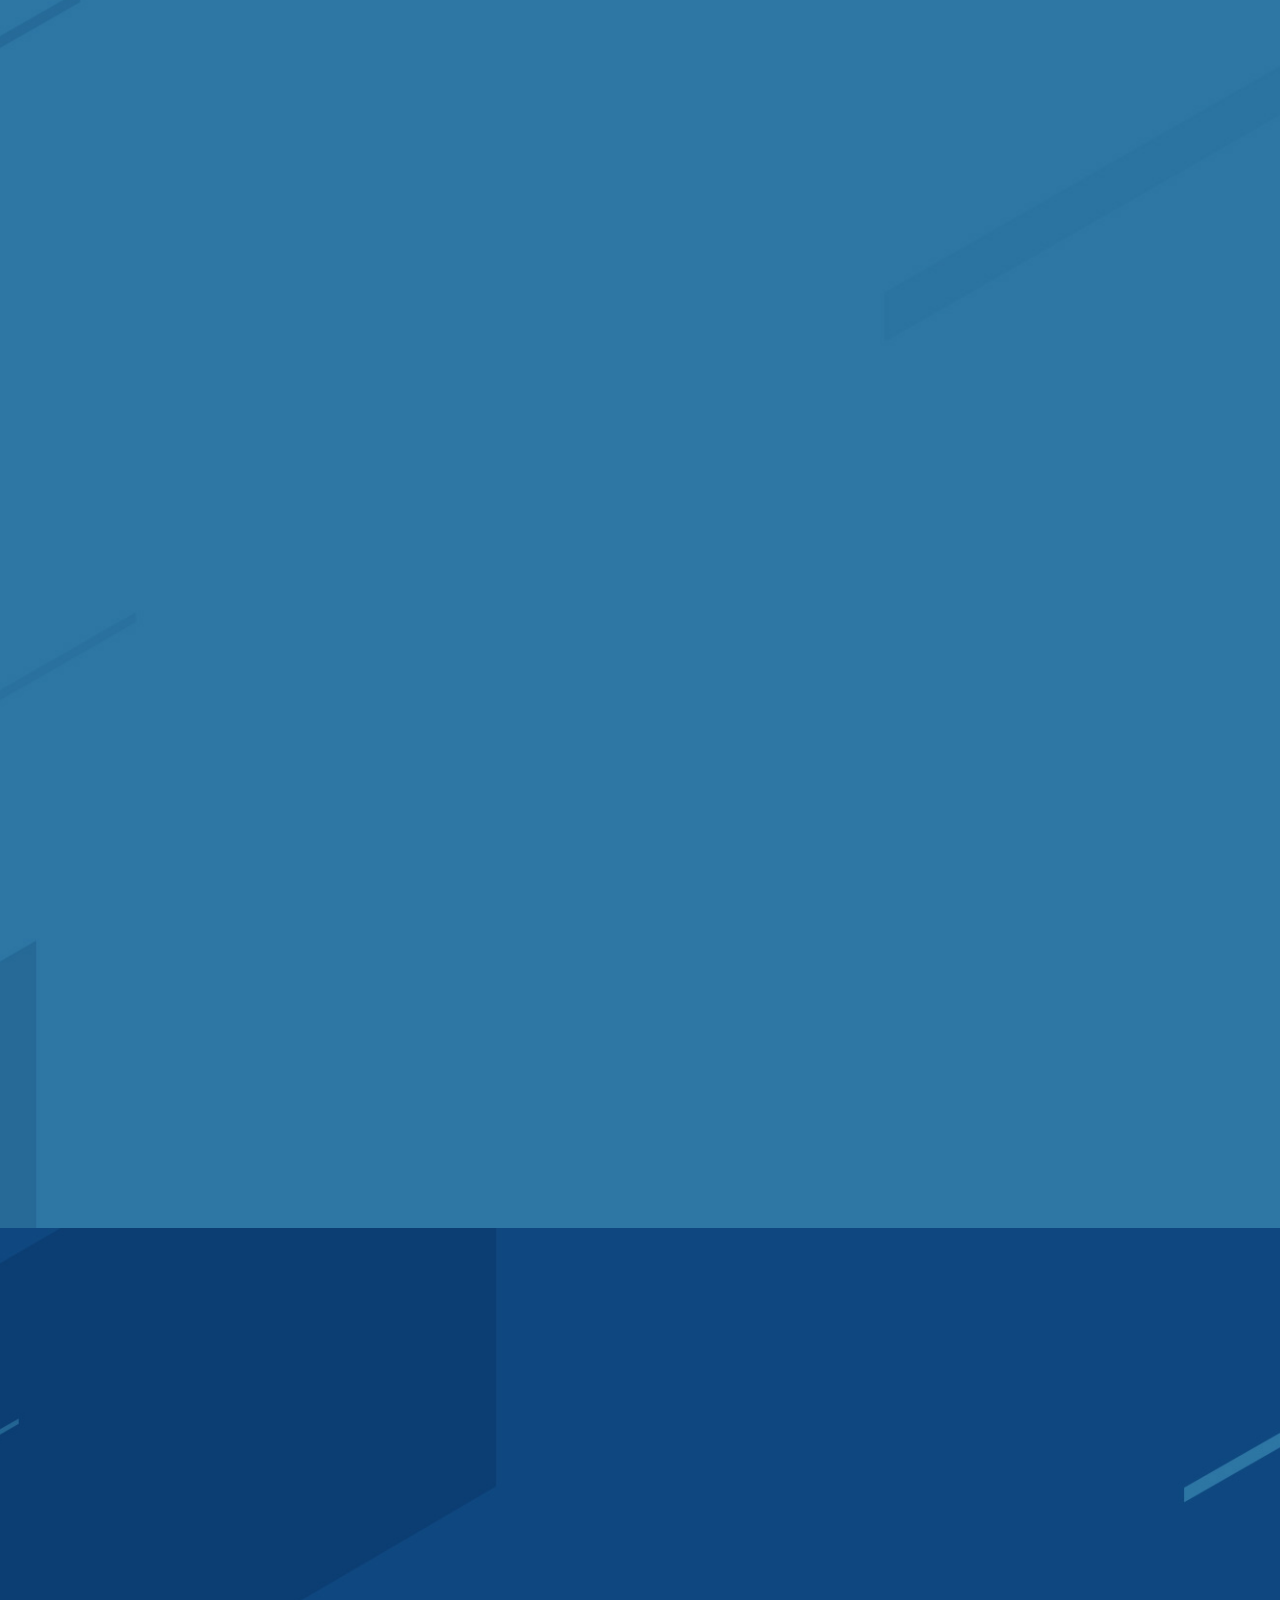
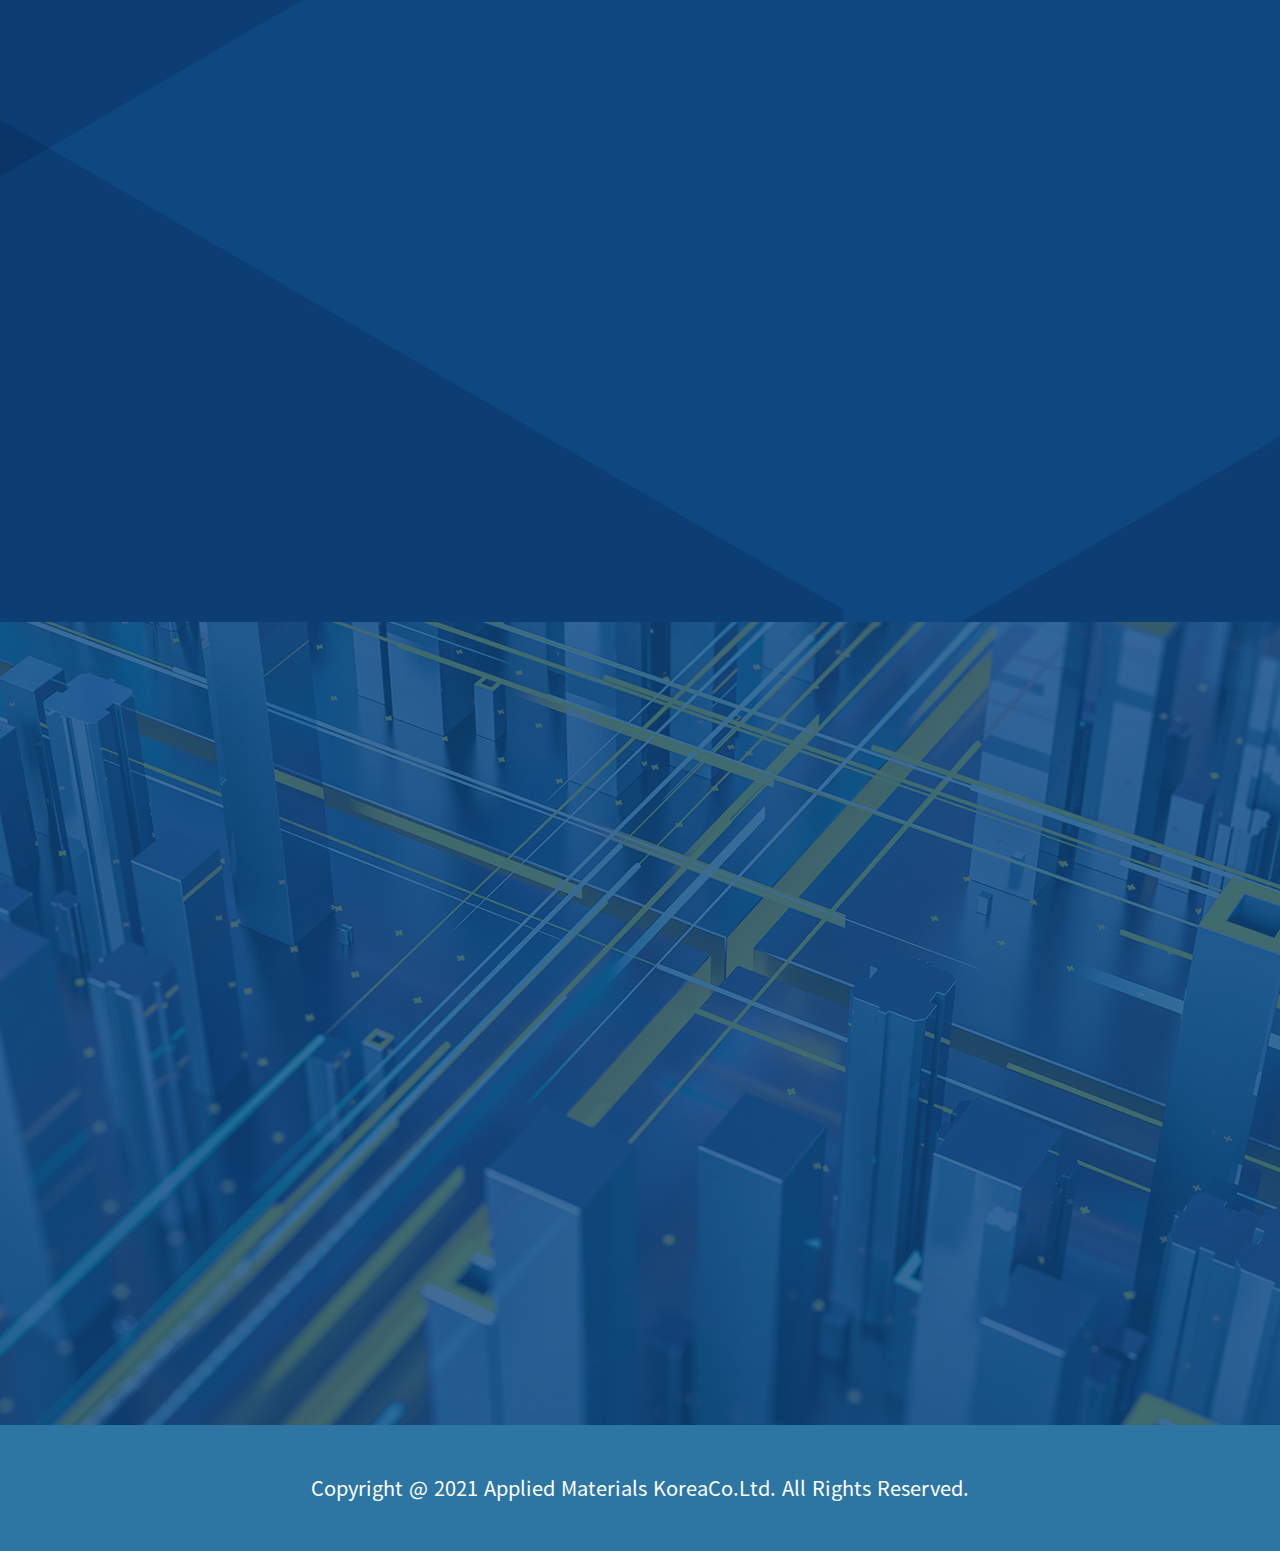
==== commit 83b3684d: "문구서정" ====
--- a/index.html
+++ b/index.html
@@ -1,192 +1,246 @@
 <!DOCTYPE html>
 <html lang="ko">
+
 <head>
-<meta charset="UTF-8">
-<meta http-equiv="X-UA-Compatible" content="IE=edge">
-<link rel="shortcut icon" href="../../Content/img/favicon.ico?v=211016" type="image/x-icon">
-<link rel="icon" href="../../Content/img/favicon.ico?v=211016" type="image/x-icon">
-<meta property="og:url" content="https://www.appliedkorea-recruit.com" />
-<meta property="og:title" content="어플라이드머티어리얼즈코리아㈜ 채용" />
-<meta property="og:description" content="반도체/디스플레이 제조를 위한 혁신장비 및 서비스를 제공하는 재료공학 솔루션 분야 세계 1위 기업입니다. Applied와 함께 미래를 만들어 갈 여러분을 기다립니다." />
-<meta property="og:image" content="https://www.appliedkorea-recruit.com/Content/img/og.jpg?v=211016">
-<meta property="og:image:width" content="600">
-<meta property="og:image:height" content="315">
-<meta name="viewport" content="width=device-width, initial-scale=1.0, user-scalable=yes, height=device-height, maximum-scale=1.0" />
-<meta name="keyword" content="">
-<meta name="description" content="반도체/디스플레이 제조를 위한 혁신장비 및 서비스를 제공하는 재료공학 솔루션 분야 세계 1위 기업입니다. Applied와 함께 미래를 만들어 갈 여러분을 기다립니다.">
-<title>어플라이드머티어리얼즈코리아㈜ 채용</title>
-<link rel="stylesheet" href="../../Content/css/slick.css?v=211016">
-<link rel="stylesheet" href="../../Content/css/style.css?v=211016">
-<script src="../../libs/jquery-2.1.4.min.js"></script>
-<script src="../../libs/slick-1.6.0.min.js"></script>
-
-<!-- Global site tag (gtag.js) - Google Analytics -->
-<script async src="https://www.googletagmanager.com/gtag/js?id=G-1RM7E8WYRL"></script>
-<script>
-  window.dataLayer = window.dataLayer || [];
-  function gtag(){dataLayer.push(arguments);}
-  gtag('js', new Date());
-
-  gtag('config', 'G-1RM7E8WYRL');
-</script>
-
-<!-- Global site tag (gtag.js) - Google Analytics -->
-<script async src="https://www.googletagmanager.com/gtag/js?id=UA-210343662-1"></script>
-<script>
-  window.dataLayer = window.dataLayer || [];
-  function gtag(){dataLayer.push(arguments);}
-  gtag('js', new Date());
-
-  gtag('config', 'UA-210343662-1');
-</script>
+    <meta charset="UTF-8" />
+    <meta http-equiv="X-UA-Compatible" content="IE=edge" />
+    <link rel="shortcut icon" href="../../Content/img/favicon.ico?v=211018" type="image/x-icon" />
+    <link rel="icon" href="../../Content/img/favicon.ico?v=211017" type="image/x-icon" />
+    <meta property="og:url" content="https://www.appliedkorea-recruit.com" />
+    <meta property="og:title" content="어플라이드머티어리얼즈코리아㈜ 채용" />
+    <meta property="og:description" content="반도체/디스플레이 제조를 위한 혁신장비 및 서비스를 제공하는 재료공학 솔루션 분야 세계 1위 기업입니다. Applied와 함께 미래를 만들어 갈 여러분을 기다립니다." />
+    <meta property="og:image" content="https://www.appliedkorea-recruit.com/Content/img/og.jpg?v=211017" />
+    <meta property="og:image:width" content="600">
+    <meta property="og:image:height" content="315">
+    <meta name="viewport" content="width=device-width,initial-scale=1.0,minimum-scale=1.0,shrink-to-fit=no">
+    <meta name="keyword" content="" />
+    <meta name="description" content="반도체/디스플레이 제조를 위한 혁신장비 및 서비스를 제공하는 재료공학 솔루션 분야 세계 1위 기업입니다. Applied와 함께 미래를 만들어 갈 여러분을 기다립니다." />
+    <title>어플라이드머티어리얼즈코리아㈜ 채용</title>
+    <link rel="stylesheet" href="../../Content/css/slick.css?v=211017">
+    <link rel="stylesheet" href="../../Content/css/style.css?v=211017">
+    <script src="../../libs/jquery-2.1.4.min.js"></script>
+    <script src="../../libs/slick-1.6.0.min.js"></script>
+
+    <!-- Global site tag (gtag.js) - Google Analytics -->
+    <script async src="https://www.googletagmanager.com/gtag/js?id=G-1RM7E8WYRL"></script>
+    <script>
+        window.dataLayer = window.dataLayer || [];
+        function gtag() { dataLayer.push(arguments); }
+        gtag('js', new Date());
+
+        gtag('config', 'G-1RM7E8WYRL');
+    </script>
+
+    <!-- Global site tag (gtag.js) - Google Analytics -->
+    <script async src="https://www.googletagmanager.com/gtag/js?id=UA-210343662-1"></script>
+    <script>
+        window.dataLayer = window.dataLayer || [];
+        function gtag() { dataLayer.push(arguments); }
+        gtag('js', new Date());
+
+        gtag('config', 'UA-210343662-1');
+    </script>
 
 </head>
+
 <body>
-<div id="wrap">
-    <div id="container">
-
-        <div id="contents">
-            <div class="section section-title" id="sectionTitle">
+    <div id="wrap">
+        <div id="container">
+
+            <div id="contents">
+                <div class="section section-title" id="sectionTitle">
+                    <div class="wrap">
+                        <div class="motion-left-1"><img src="../../Content/img/pc/title.png?v=211017" alt=""
+                                class="responsive" /></div>
+                        <div class="text-group">
+                            <dl class="motion-left-2">
+                                <dt>모집직무</dt>
+                                <dd>CE(Customer Engineer) : 반도체 장비 엔지니어</dd>
+                                <dd>PSE(Process Support Engineer) : 반도체 공정 엔지니어</dd>
+                            </dl>
+
+                            <dl class="motion-left-3">
+                                <dt>모집기간</dt>
+                                <dd>10.18.(월) ~ 10.31.(일) 23시</dd>
+                            </dl>
+
+                            <dl class="motion-left-4">
+                                <dt>지원방법</dt>
+                                <dd><a href="https://appliedkorea.applyin.co.kr/" target="_blank">Applied 공식 채용 홈페이지(http://appliedkorea.applyin.co.kr/)</a></dd>
+                            </dl>
+
+                            <a href="http://appliedkorea.applyin.co.kr/" target="_blank"
+                                class="btn-apply motion-left-5">
+                                <img src="../../Content/img/pc/btn_apply.png?v=211017" alt="" class="responsive" />
+                            </a>
+                        </div>
+                    </div>
+                </div>
+
+                <div class="section section-live" id="sectionLive">
+                    <div class="wrap">
+                        <div class="live-group">
+                            <div class="btn-live motion-left-1">
+                                <a href="https://youtu.be/GkmvQrcKdj8" target="_blank">
+                                    <img src="../../Content/img/pc/btn_live.png?v=211017" alt="" class="responsive" />
+                                </a>
+                            </div>
+                            <div class="youtube-live">
+                                <div class="title motion-right-2"><img
+                                        src="../../Content/img/pc/title_live.png?v=211017" alt="" class="responsive" />
+                                </div>
+                                <div class="info motion-right-3">
+                                    <p><strong>설명회일시</strong><span>|</span>2021. 10. 26(화) 16:00</p>
+                                    <p><strong>주 요 내 용</strong><span>|</span>자기소개서/면접 Tip, 회사생활 및 직무소개</p>
+                                    <p><strong>시 청 방 법</strong><span>|</span>Applied Materials Korea Youtube 접속</p>
+                                    <p><strong>사 전 접 수</strong><span>|</span>사전 접수를 통해 미리 질문을 남겨주세요!</p>
+                                    <p class="highlight">* 사전접수를 해주신 분들께는 추첨을 통해 Applied 기념품을 드립니다.</p>
+                                </div>
+                                <div class="btn-group motion-right-4">
+                                    <a href="https://youtu.be/_-xtZM96k9c" target="_blank" class="btn">회사소개 영상 바로가기</a>
+                                    <a href="https://youtu.be/TSQKLuAO89s" target="_blank" class="btn">직무인터뷰 영상 바로가기</a>
+                                    <a href="https://surveyn.kr/index/main/26EE1435C30D7797E1FB625FE606BFCA"
+                                        target="_blank" class="btn btn-full">사전접수 바로가기</a>
+                                </div>
+                            </div>
+                        </div>
+                    </div>
+                </div>
+
+                <div class="section section-guide" id="sectionGuide">
+                    <div class="wrap">
+                        <div class="title motion-up-1"><img src="../../Content/img/pc/title_guide.png?v=211017" alt=""
+                                class="responsive" /></div>
+                        <div class="guide-list">
+                            <ul>
+                                <li class="motion-up-2">
+                                    <a href="javascript:popupOpen('.dimmed','popupOpen1');"><img
+                                            src="../../Content/img/pc/guide_1.png?v=211017" alt=""
+                                            class="responsive" /></a>
+                                    <a href="https://appliedkorea.applyin.co.kr/jobs/1867" target="_blank"
+                                        class="btn btn-full">지원하기</a>
+                                </li>
+                                <li class="motion-up-3">
+                                    <a href="javascript:popupOpen('.dimmed','popupOpen2');"><img
+                                            src="../../Content/img/pc/guide_2.png?v=211017" alt=""
+                                            class="responsive" /></a>
+                                    <a href="https://appliedkorea.applyin.co.kr/jobs/1870" target="_blank"
+                                        class="btn btn-full">지원하기</a>
+                                </li>
+                                <li class="motion-up-4">
+                                    <a href="javascript:popupOpen('.dimmed','popupOpen3');"><img
+                                            src="../../Content/img/pc/guide_3.png?v=211017" alt=""
+                                            class="responsive" /></a>
+                                    <a href="https://appliedkorea.applyin.co.kr/jobs/1872" target="_blank"
+                                        class="btn btn-full">지원하기</a>
+                                </li>
+                                <li class="motion-up-5">
+                                    <a href="javascript:popupOpen('.dimmed','popupOpen4');"><img
+                                            src="../../Content/img/pc/guide_4.png?v=211017" alt=""
+                                            class="responsive" /></a>
+                                    <a href="https://appliedkorea.applyin.co.kr/jobs/1871" target="_blank"
+                                        class="btn btn-full">지원하기</a>
+                                </li>
+                            </ul>
+                        </div>
+                    </div>
+                </div>
+
+
+                <div class="section section-movie" id="sectionMovie">
+                    <div class="wrap">
+                        <div class="title motion-up-1"><img src="../../Content/img/pc/title_movie.png?v=211017" alt=""
+                                class="responsive" /></div>
+                        <div class="movie-group motion-up-2">
+                            <iframe src="https://www.youtube.com/embed/67brUWabvAo" title="YouTube video player"
+                                frameborder="0"
+                                allow="accelerometer; autoplay; clipboard-write; encrypted-media; gyroscope; picture-in-picture"
+                                allowfullscreen></iframe>
+                        </div>
+                    </div>
+                </div>
+
+
+                <div class="section section-company" id="sectionCompany">
+                    <div class="wrap">
+                        <div class="company-group">
+                            <div class="img-group motion-left-1">
+                                <img src="../../Content/img/pc/img_company.png?v=211017" alt="" class="responsive" />
+                            </div>
+                            <div class="link-group">
+                                <ul class="link-list">
+                                    <li class="motion-right-2"><a href="https://www.appliedmaterials.com/ko?rc=true"
+                                            target="_blank"> <img
+                                                src="../../Content/img/common/btn_homepage.png?v=211017" alt="" /></a>
+                                    </li>
+                                    <li class="motion-right-3"><a href="https://appliedkorea.applyin.co.kr/"
+                                            target="_blank"> <img src="../../Content/img/common/btn_job.png?v=211017"
+                                                alt="" /></a></li>
+                                    <li class="motion-right-4"><a href="https://blog.naver.com/appliedkorea"
+                                            target="_blank"> <img src="../../Content/img/common/btn_blog.png?v=211017"
+                                                alt="" /></a></li>
+                                    <li class="motion-right-5"><a href="https://www.youtube.com/c/AppliedMaterialsKorea"
+                                            target="_blank"> <img
+                                                src="../../Content/img/common/btn_youtube.png?v=211017" alt="" /></a>
+                                    </li>
+                                </ul>
+                                <ul class="sns-list motion-right-6">
+                                    <li><a href="https://www.instagram.com/appliedmaterials_korea/" target="_blank">
+                                            <img src="../../Content/img/pc/icon_instagram.png?v=211017" alt=""
+                                                class="responsive" /></a></li>
+                                    <li><a href="https://www.facebook.com/AppliedMaterialsKorea/" target="_blank"> <img
+                                                src="../../Content/img/pc/icon_facebook.png?v=211017" alt=""
+                                                class="responsive" /></a></li>
+                                </ul>
+                            </div>
+                        </div>
+
+                    </div>
+                </div>
+
+            </div>
+            <div id="footer">
                 <div class="wrap">
-                    <div class="motion-left-1"><img src="../../Content/img/pc/title.png?v=211016" alt="" class="responsive" /></div>
-                    <div class="text-group">
-                        <dl class="motion-left-2">
-                            <dt>모집직무</dt>
-                            <dd>CE(Customer Engineer) : 반도체 장비 엔지니어</dd>
-                            <dd>PSE(Process Support Enginee : 반도체 공정 엔지니어</dd>
-                        </dl>
-
-                        <dl class="motion-left-3">
-                            <dt>모집기간</dt>
-                            <dd>10.18.(월) ~ 10.31.(일) 23시</dd>
-                        </dl>
-
-                        <dl class="motion-left-4">
-                            <dt>지원방법</dt>
-                            <dd>Applied 공식 채용 홈페이지(http://appliedkorea.applyin.co.kr/)</dd>
-                        </dl>
-
-                        <a href="http://appliedkorea.applyin.co.kr/" target="_blank" class="btn-apply motion-left-5"> <img src="../../Content/img/pc/btn_apply.png?v=211016" alt="" class="responsive" /></a>
-                    </div>
-                </div>
-            </div>
-            <div class="section section-live" id="sectionLive">
-                <div class="wrap">
-                    <div class="live-group">
-                        <div class="btn-live motion-left-1">
-                            <a href="https://youtu.be/GkmvQrcKdj8" target="_blank"><img src="../../Content/img/pc/btn_live.png?v=211016" alt="" class="responsive" /></a>
-                        </div>
-                        <div class="youtube-live">
-                            <div class="title motion-right-2"><img src="../../Content/img/pc/title_live.png?v=211016" alt="" class="responsive" /></div>
-                            <div class="info motion-right-3">
-                                <p><strong>설명회일시</strong><span>|</span>2021. 10. 26(화) 16:00</p>
-                                <p><strong>주 요 내 용</strong><span>|</span>자기소개서/면접 Tip, 회사생활 및 직무소개</p>
-                                <p><strong>시 청 방 법</strong><span>|</span>Applied Materials Korea Youtube 접속</p>
-                                <p><strong>사 전 접 수</strong><span>|</span>사전 접수를 통해 미리 질문을 남겨주세요!</p>
-                                <p class="highlight">* 사전접수를 해주신 분들께는 추첨을 통해 Applied 기념품을 드립니다.</p>
-                            </div>
-                            <div class="btn-group motion-right-4">
-                                <a href="https://youtu.be/_-xtZM96k9c" target="_blank" class="btn">회사소개 영상 바로가기</a>
-                                <a href="https://youtu.be/TSQKLuAO89s" target="_blank" class="btn">직무인터뷰 영상 바로가기</a>
-                                <a href="https://surveyn.kr/index/main/26EE1435C30D7797E1FB625FE606BFCA" target="_blank" class="btn btn-full">사전접수 바로가기</a>
-                            </div>
-                        </div>
-                    </div>
-                </div>
-            </div>
-            <div class="section section-guide" id="sectionGuide">
-                <div class="wrap">
-                    <div class="title motion-up-1"><img src="../../Content/img/pc/title_guide.png?v=211016" alt="" class="responsive" /></div>
-                    <div class="guide-list">
-                        <ul>
-                            <li class="motion-up-2">
-                                <a href="javascript:popupOpen('.dimmed','popupOpen1');"><img src="../../Content/img/pc/guide_1.png?v=211016" alt="" class="responsive" /></a>
-                                <a href="https://appliedkorea.applyin.co.kr/jobs/1867" target="_blank" class="btn btn-full">지원하기</a>
-                            </li>
-                            <li class="motion-up-3">
-                                <a href="javascript:popupOpen('.dimmed','popupOpen2');"><img src="../../Content/img/pc/guide_2.png?v=211016" alt="" class="responsive" /></a>
-                                <a href="https://appliedkorea.applyin.co.kr/jobs/1870" target="_blank" class="btn btn-full">지원하기</a>
-                            </li>
-                            <li class="motion-up-4">
-                                <a href="javascript:popupOpen('.dimmed','popupOpen3');"><img src="../../Content/img/pc/guide_3.png?v=211016" alt="" class="responsive" /></a>
-                                <a href="https://appliedkorea.applyin.co.kr/jobs/1872" target="_blank" class="btn btn-full">지원하기</a>
-                            </li>
-                            <li class="motion-up-5">
-                                <a href="javascript:popupOpen('.dimmed','popupOpen4');"><img src="../../Content/img/pc/guide_4.png?v=211016" alt="" class="responsive" /></a>
-                                <a href="https://appliedkorea.applyin.co.kr/jobs/1871" target="_blank" class="btn btn-full">지원하기</a>
-                            </li>
-                        </ul>
-                    </div>
-                </div>
-            </div>
-            <div class="section section-movie" id="sectionMovie">
-                <div class="wrap">
-                    <div class="title motion-up-1"><img src="../../Content/img/pc/title_movie.png?v=211016" alt="" class="responsive" /></div>
-                    <div class="movie-group motion-up-2">
-                        <iframe src="https://www.youtube.com/embed/67brUWabvAo" title="YouTube video player" frameborder="0" allow="accelerometer; autoplay; clipboard-write; encrypted-media; gyroscope; picture-in-picture" allowfullscreen></iframe>
-                    </div>
-                </div>
-            </div>
-            <div class="section section-company" id="sectionCompany">
-                <div class="wrap">
-                    <div class="company-group">
-                        <div class="img-group motion-left-1">
-                            <img src="../../Content/img/pc/img_company.png?v=211016" alt="" class="responsive" />
-                        </div>
-                        <div class="link-group">
-                            <ul class="link-list">
-                                <li class="motion-right-2"><a href="https://www.appliedmaterials.com/ko?rc=true" target="_blank"> <img src="../../Content/img/common/btn_homepage.png?v=211016" alt="" /></a></li>
-                                <li class="motion-right-3"><a href="https://appliedkorea.applyin.co.kr/" target="_blank"> <img src="../../Content/img/common/btn_job.png?v=211016" alt="" /></a></li>
-                                <li class="motion-right-4"><a href="https://blog.naver.com/appliedkorea" target="_blank"> <img src="../../Content/img/common/btn_blog.png?v=211016" alt="" /></a></li>
-                                <li class="motion-right-5"><a href="https://www.youtube.com/c/AppliedMaterialsKorea" target="_blank"> <img src="../../Content/img/common/btn_youtube.png?v=211016" alt="" /></a></li>
-                            </ul>
-                            <ul class="sns-list motion-right-6">
-                                <li><a href="https://www.instagram.com/appliedmaterials_korea/" target="_blank"> <img src="../../Content/img/pc/icon_instagram.png?v=211016" alt="" class="responsive"/></a></li>
-                                <li><a href="https://www.facebook.com/AppliedMaterialsKorea/" target="_blank"> <img src="../../Content/img/pc/icon_facebook.png?v=211016" alt="" class="responsive"/></a></li>
-                            </ul>
-                        </div>
-                    </div>
-
-                </div>
-            </div>
-           
-        </div>
-        <div id="footer">
-            <div class="wrap">
-                <p class="copyright">Copyright @ 2021 Applied Materials KoreaCo.<br class="mobile" />Ltd. All Rights Reserved. </p>
+                    <p class="copyright">Copyright @ 2021 Applied Materials KoreaCo.<br class="mobile" />Ltd. All Rights
+                        Reserved. </p>
+                </div>
             </div>
         </div>
 
         <div class="dimmed"></div>
         <div class="popup" id="popupOpen1">
-            <a href="javascript:popupClose('.dimmed','popupOpen1');" class="popup-close"><span class="sr-only">닫기</span></a>
-            <div class="popup-cont">
-                <img src="../../Content/img/popup/popup_1.png?v=211016" alt=""/>
+            <a href="javascript:popupClose('.dimmed','popupOpen1');" class="popup-close"><span
+                    class="sr-only">닫기</span></a>
+            <div class="popup-cont">
+                <img src="../../Content/img/popup/popup_1.png?v=211017" alt="" />
             </div>
         </div>
 
         <div class="popup" id="popupOpen2">
-            <a href="javascript:popupClose('.dimmed','popupOpen2');" class="popup-close"><span class="sr-only">닫기</span></a>
-            <div class="popup-cont">
-                <img src="../../Content/img/popup/popup_2.png?v=211016" alt=""/>
+            <a href="javascript:popupClose('.dimmed','popupOpen2');" class="popup-close"><span
+                    class="sr-only">닫기</span></a>
+            <div class="popup-cont">
+                <img src="../../Content/img/popup/popup_2.png?v=211017" alt="" />
             </div>
         </div>
 
         <div class="popup" id="popupOpen3">
-            <a href="javascript:popupClose('.dimmed','popupOpen3');" class="popup-close"><span class="sr-only">닫기</span></a>
-            <div class="popup-cont">
-                <img src="../../Content/img/popup/popup_3.png?v=211016" alt=""/>
+            <a href="javascript:popupClose('.dimmed','popupOpen3');" class="popup-close"><span
+                    class="sr-only">닫기</span></a>
+            <div class="popup-cont">
+                <img src="../../Content/img/popup/popup_3.png?v=211018" alt="" />
             </div>
         </div>
 
         <div class="popup" id="popupOpen4">
-            <a href="javascript:popupClose('.dimmed','popupOpen4');" class="popup-close"><span class="sr-only">닫기</span></a>
-            <div class="popup-cont">
-                <img src="../../Content/img/popup/popup_4.png?v=211016" alt=""/>
+            <a href="javascript:popupClose('.dimmed','popupOpen4');" class="popup-close"><span
+                    class="sr-only">닫기</span></a>
+            <div class="popup-cont">
+                <img src="../../Content/img/popup/popup_4.png?v=211018" alt="" />
             </div>
         </div>
     </div>
-</div>
-<script src="../../js/script.js"></script>
+    <script src="../../js/script.js?v=211017"></script>
 </body>
+
 </html>--- a/Content/css/style.css
+++ b/Content/css/style.css
@@ -2186,35 +2186,6 @@
   opacity: 1;
   -webkit-transition-delay: 0.1s;
   transition-delay: 0.1s;
-}
-
-@font-face {
-  font-family: 'OneShinhan';
-  font-style: normal;
-  font-weight: 300;
-  src: url("../fonts/OneShinhanLight.eot");
-  /* IE9 Compat Modes */
-  src: local("OneShinhan Light"), local("NotoSansKR-Light"), url("../fonts/OneShinhanLight.eot?#iefix") format("embedded-opentype"), url("../fonts/OneShinhanLight.woff2") format("woff2"), url("../fonts/OneShinhanLight.woff") format("woff"), url("../fonts/OneShinhanLight.ttf") format("truetype");
-}
-
-@font-face {
-  font-family: 'OneShinhan';
-  font-style: normal;
-  font-weight: 500;
-  src: url("../fonts/OneShinhanMedium.eot");
-  /* IE9 Compat Modes */
-  src: local("OneShinhan Medium"), local("NotoSansKR-Medium"), url("../fonts/OneShinhanMedium.eot?#iefix") format("embedded-opentype"), url("../fonts/OneShinhanMedium.woff2") format("woff2"), url("../fonts/OneShinhanMedium.woff") format("woff"), url("../fonts/OneShinhanMedium.ttf") format("truetype");
-  /* Safari, Android, iOS */
-}
-
-@font-face {
-  font-family: 'OneShinhan';
-  font-style: normal;
-  font-weight: 700;
-  src: url("../fonts/OneShinhanBold.eot");
-  /* IE9 Compat Modes */
-  src: local("OneShinhan Bold"), local("NotoSansKR-Bold"), url("../fonts/OneShinhanBold.eot?#iefix") format("embedded-opentype"), url("../fonts/OneShinhanBold.woff2") format("woff2"), url("../fonts/OneShinhanBold.woff") format("woff"), url("../fonts/OneShinhanBold.ttf") format("truetype");
-  /* Safari, Android, iOS */
 }
 
 @font-face {
@@ -3025,7 +2996,7 @@
   }
 }
 
-.dimmed, .dim {
+.dimmed {
   display: none;
   position: fixed;
   top: 0;
@@ -3038,14 +3009,10 @@
   background-color: rgba(0, 0, 0, 0.7);
 }
 
-.dimmed {
-  z-index: 1003;
-}
-
 .popup {
   display: none;
   position: absolute;
-  top: 30%;
+  top: 0;
   left: 50%;
   z-index: 1004;
   width: 100%;
@@ -3141,10 +3108,6 @@
   }
 }
 
-#wrap .section {
-  position: relative;
-}
-
 #wrap .section-title {
   background: url(../img/mobile/bg_title.jpg) no-repeat 50% 100%;
   background-size: cover;
@@ -3322,6 +3285,7 @@
 
 #wrap .section-live .live-group .youtube-live .title {
   margin-top: 2.1875rem;
+  width: 75%;
 }
 
 @media screen and (min-width: 720px) {
